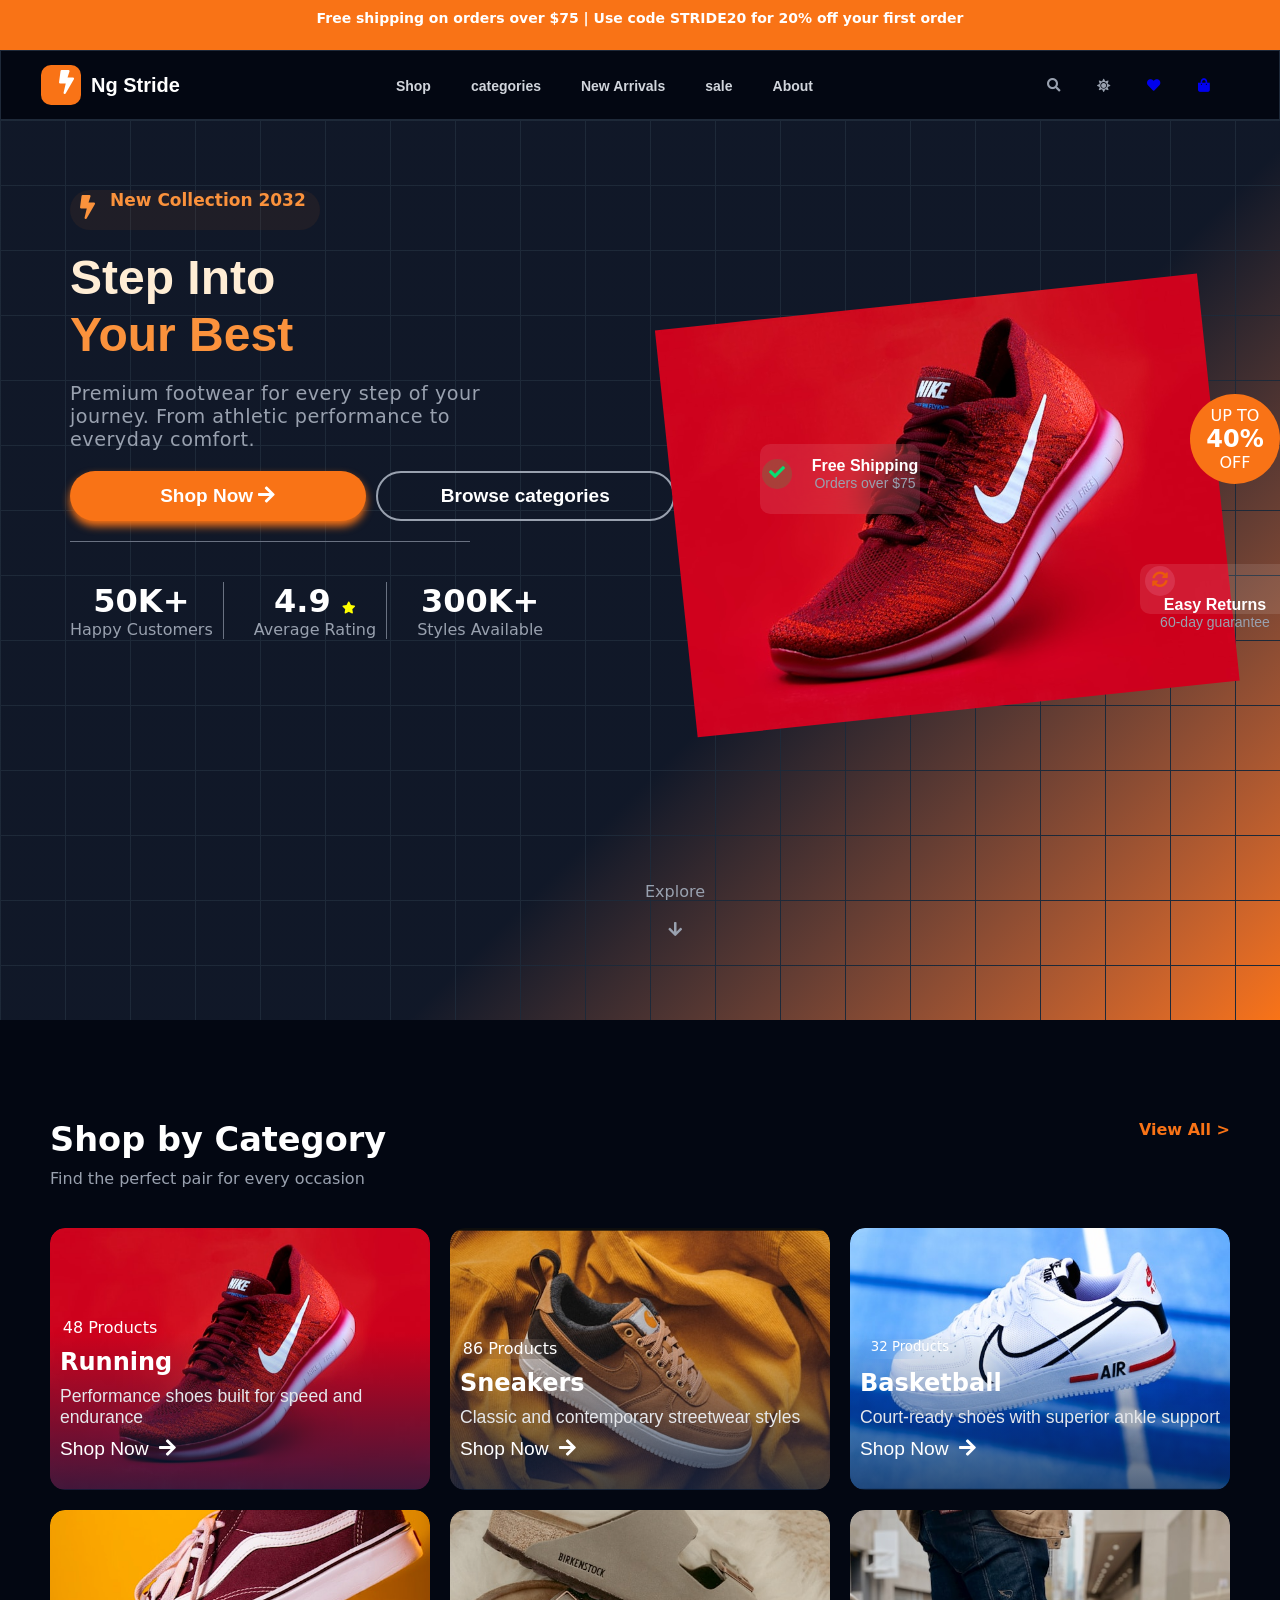
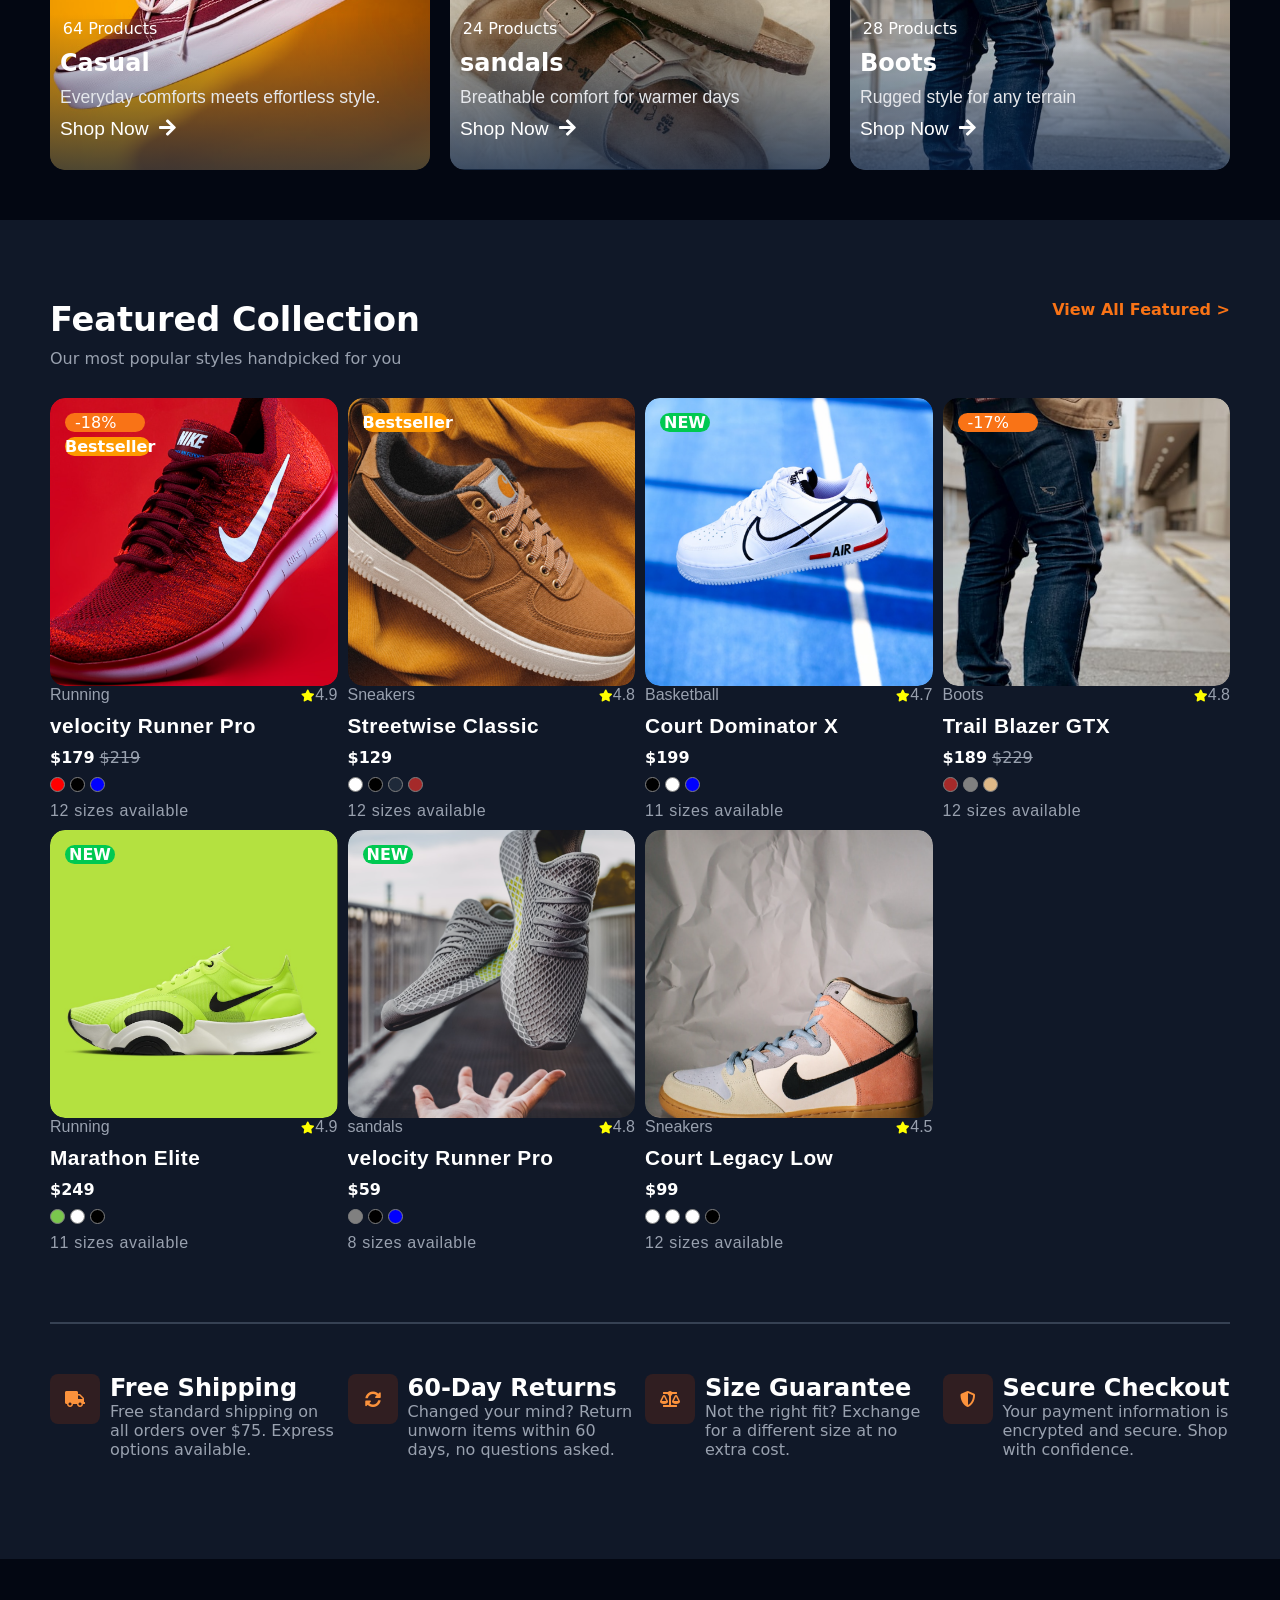
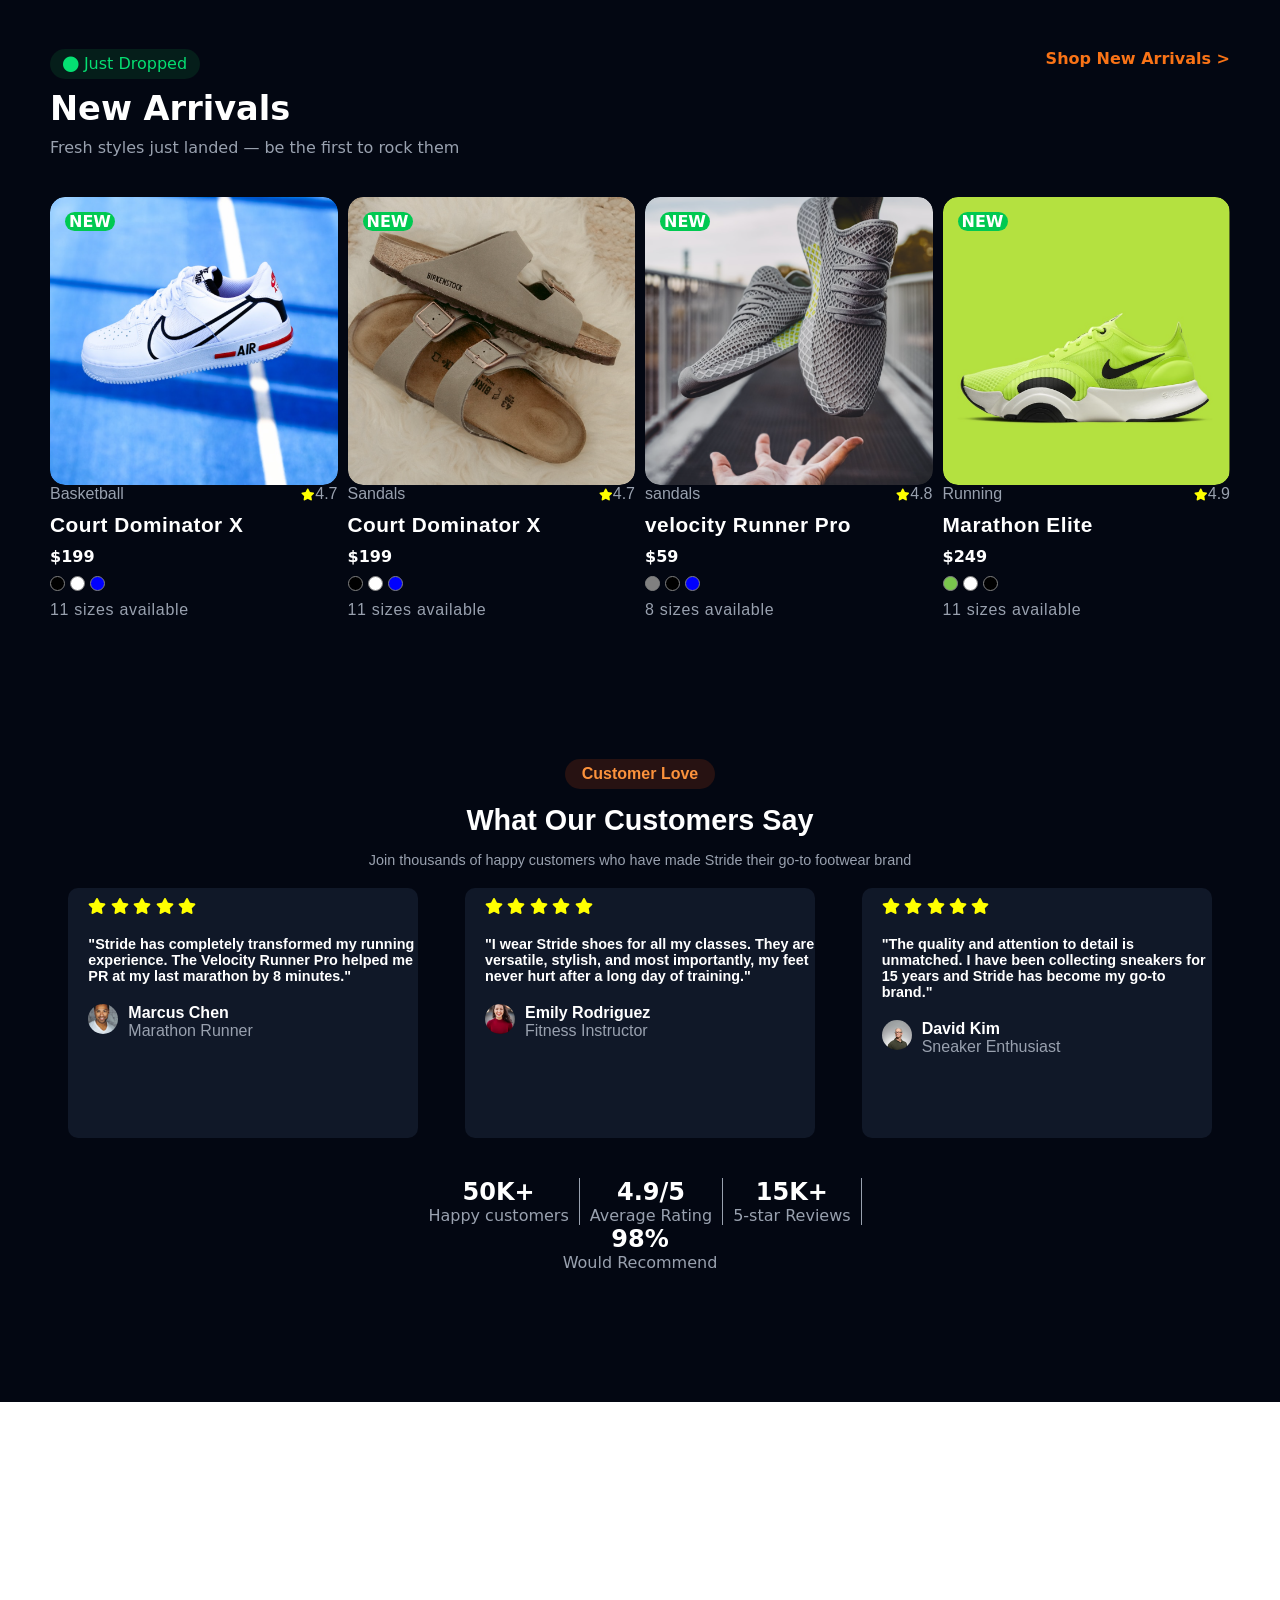
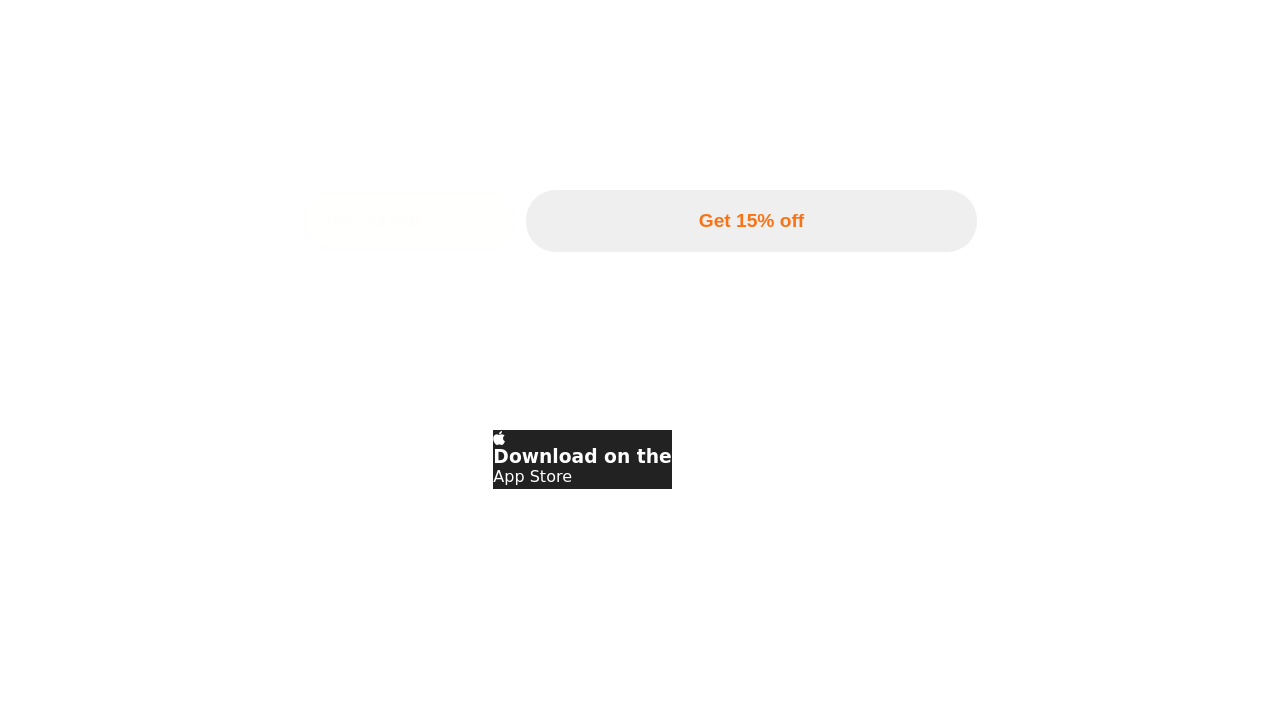
==== index.html @ 321a6fad "sixthinitilization" ====
<!DOCTYPE html>
<html lang="en">
<head>
    <meta charset="UTF-8">
    <meta name="viewport" content="width=device-width, initial-scale=1.0">
    <title>Ng Stride</title>
    <!-- <link rel="stylesheet" href="https://cdnjs.cloudflare.com/ajax/libs/font-awesome/7.0.1/css/all.min.css"> -->
    <link rel="stylesheet" href="./Assets/css/home.css">
    <link rel="stylesheet" href="./Assets/fontawesome-free-5.15.4-web/css/all.min.css">
</head>
<body>
   <!-- we are here  again-->
     <div class="head">
            <h1>Free shipping on orders over $75 | Use code STRIDE20 for 20% off your first order</h1>
         </div>
       
    <header class="header">
         <!-- Header begins -->
                <button class="allbtn" id="togglebtn"><i class="fas fa-bars"></i></button>
            <div class="logocon">
            <i class="fas fa-bolt head"></i>
            <a href="./index.html" class="logo "><strong>Ng Stride</strong></a>
         </div>
    <nav class="navcon" id="nav">
        <ul id="links">
            <li><a href="./pages/shop.html">Shop</a></li>
            <li><a href="./pages/categories.html">categories</a></li>
            <li><a href="./pages/Newarrivals.html">New Arrivals</a></li>
            <li><a href="./pages/sale.html">sale</a></li>
            <li><a href="./pages/about.html">About</a></li>
          <ul class="specials">
            <li><a href="./pages/wishlist.html">wishlist</a></li>
            <li><a href="./index.html">My account</a></li>
          </ul>
        </ul>
          </nav>
         <div class="icons">
            <button class="allbtn">
               <i class="fa fa-search"></i>
            </button>
             <button class="allbtn">
                <i class="fas fa-sun"></i>
             </button>
             <button class="allbtn btn"><a href="./pages/wishlist.html"><i class="fas fa-heart"></i></a></button>
             <button class="allbtn"><a href="./pages/wishlist.html"><i class="fa fa-shopping-bag"></i></a></button>
        </div>
          <!-- Header Ends -->
    </header>
    <main class="main">
      <!-- Hero section -->
       <section class="herocont">
         <div class="lefthero">
            <h4 class="herotitle">
               <i class="fas fa-bolt"></i>
               <p>New Collection 2032</p>
            </h4>
           <div class="step">
             <h1 class="white">Step Into</h1>
            <h1 class="orange">Your Best</h1>
           </div>
            <p class="para">Premium footwear for every step of your journey. From athletic performance to everyday comfort.</p>
            <div class="ctacont">
               <button class="herocta orangebtn">
                  <span>Shop Now</span>
                  <i class="fas fa-arrow-right"></i>
               </button>
               <button class="herocta whitebtn">Browse categories</button>
            </div>
             <div class="tablecont">
               <div class="numcont">
                 <div class="tcont border">
                  <h1 class="thead">50K+</h1>
                  <p class="happy">Happy Customers</p>
                 </div>
               <div class="tcont border">
                  <h1 class="thead ">4.9 <i class="fas fa-star"></i></h1>
                  <p class="happy ">Average Rating</p>
               </div>
               <div class="tcont ">
                  <h1 class="thead">300K+</h1>
                  <p class="happy">Styles Available</p>
               </div>
               </div>
            </div>
         </div> 
      <div class="righthero"> 
         <div class="heroimage">
             <img src="./Assets/images/newheroimage.PNG" alt="" width="100%" class="img">
         </div>     
            <div class="boxcont">
            <div class="box1">
            <p>UP TO</p>
            <h1>40%</h1>
            <p>OFF</p>
           </div>
           <div class="box2">
            <div class="iconcont">
              <i class="fas fa-check icon"></i>
            </div>
            <div class="freecont">
              <h3>Free Shipping </h3>
            <p>Orders over $75</p>
            </div>
         </div>
           <div class="box3">
            <div class="iconcont">
               <i class="fas fa-sync-alt icon2"></i>
            </div>
            <div class="freecont">
            <h3>Easy Returns </h3>
            <p>60-day guarantee</p>
            </div>
           </div>
           
         </div>
      </div>
         <div class="shopNavigate">
        <a href="#cat" class="shoplink">
         <p>Explore</p>
         <i class="fas fa-arrow-down"></i>
        </a>
          </div>
       </section>
       <!-- End of Hero section -->
        <!-- categories -->
        <!-- <div id="cat"></div> -->
         <section class="cat" id="cat">
                <div class="category">
               <div class="shopcont">
                  <h1 class="shopCt">
                   Shop by Category     
               </h1>
               <p class="perfect">Find the perfect pair for every occasion</p>
               </div>
                <div class="viewcont">
                 <a href="./pages/shop.html" class="View">View All ></a>
              </div>
              </div>
              <!-- Catergory Images -->
              <div class="categoryimages">
               <!-- Category card 1 -->
                 <div class="redshoe categorycards">
                  <img src="./Assets/images/new red shoe.PNG" alt="" width="" class="realimg" height="">
                   <div class="backgroundcover"></div>
                  <div class="letterscont">
                <div class="title">48 Products</div>
               <h1 class="run">Running</h1>
               <p class="imagesp">
                  Performance shoes built for speed and endurance 
               </p>
                 <div class="shopnow">
                  Shop Now <i class="fas fa-arrow-right"></i>
               </div>
                  </div>
                 </div>
                 <!-- End of catergory card1 -->
                  <!-- Catergory card 2 -->
                 <div class="brownshoe categorycards">
                  <img src="./Assets/images/yellow2.PNG" alt="" width="" class="realimg">
                  <div class="backgroundcover"></div>
                  <div class="letterscont">
                    <div class="title">86 Products</div>
               <h1 class="run">Sneakers</h1>
               <p class="imagesp">
                  Classic and contemporary streetwear styles  
               </p>
               <div class="shopnow">
                  Shop Now <i class="fas fa-arrow-right"></i>
               </div>
                  </div>
                 </div>
                 <!-- End of category card 2 -->
                  <!-- Category card 3 -->
                 <div class=" blueshoe categorycards">
                  <img src="./Assets/images/blueshoe.PNG" alt="" width="" class="realimg">
                   <div class="backgroundcover"></div>
                  <div class="letterscont">
                     <h5 class="title">32 Products</h5>
               <h1 class="run">Basketball</h1>
               <p class="imagesp">
                  Court-ready shoes with superior ankle support
               </p>
               <div class="shopnow">
                  Shop Now <i class="fas fa-arrow-right"></i>
               </div>
                  </div>
                 </div>
                 <!-- End of Category card 3 -->
                  <!-- Category card 4 -->
                 <div class=" yellowshoe categorycards">
                  <img src="./Assets/images/yellowbackground.PNG" alt="" width="" class="realimg">
                   <div class="backgroundcover"></div>
                  <div class="letterscont">
                       <div class="title">64 Products</div>
               <h1 class="run">Casual</h1>
               <p class="imagesp">
                  Everyday comforts meets effortless style.
               </p>
               <div class="shopnow">
                  Shop Now <i class="fas fa-arrow-right"></i>
               </div>
                  </div>
                 </div>
                 <!-- End of category card 4 -->
                  <!-- Category card 5 -->
                 <div class=" slippers categorycards">
                  <img src="./Assets/images/brownslippers.PNG" alt="" width="" class="realimg">
                   <div class="backgroundcover"></div>
                  <div class="letterscont">
                    <div class="title">24 Products</div>
               <h1 class="run">sandals</h1>
               <p class="imagesp">
                 Breathable comfort for warmer days
               </p>
               <div class="shopnow">
                  Shop Now <i class="fas fa-arrow-right"></i>
               </div>
                  </div>
                 </div>
                 <!-- End if category card 5 -->
                  <!-- Categoery Card 6 -->
                   <div class=" trouser categorycards">
                     <img src="./Assets/images/trouserspic.PNG" alt="" width="" class="realimg">
                      <div class="backgroundcover"></div>
                     <div class="letterscont">
                         <div class="title">28 Products</div>
               <h1 class="run">Boots</h1>
               <p class="imagesp">
                  Rugged style for any terrain 
               </p>
               <div class="shopnow">
                  Shop Now <i class="fas fa-arrow-right"></i>
               </div>
               </div>
                 </div>
              </div>
              <!-- End of Category 6 -->
              <!-- End of categories Images  -->
         </section>
         <!-- End of categories -->   
          <!-- Feautured  Collection-->
           <section class="collectioncont">
           <div class="category">
              <div class="shopcont">
                  <h1 class="shopCt">
                Featured Collection     
               </h1>
               <p class="perfect">Our most popular styles handpicked for you</p>
               </div>
                <div class="viewcont">
                 <a href="./pages/shop.html" class="View">View All Featured ></a>
               </div>
             </div>
             <!--  -->
             <div class="collectionimages">
               <!-- First Image -->
               <div class="collectionimage1">
                  <div class="opacitycont">
                      <img src="./Assets/images/newlongred shoe.PNG" alt="" class="imagechild1" width="100%">
                  <img src="./Assets/images/longgreenshoe.PNG" alt="" class="imagechild2" width="100%">
                  <div class="bestseller">
                       <p>-18%</p>
                     <h1>Bestseller</h1>
                  </div>
                     <div class="addtocart">
                        <p><i class="fas fa-shopping-bag"></i> Add to cart</p>
                        <i class="fas fa-heart"></i>
                     </div>
                  </div>
                     <div class="velocityRunner">
                        <div class="Running">
                           <p>Running</p>
                           <p><i class="fas fa-star"></i>4.9</p>
                        </div>
                        <h2>velocity Runner Pro</h2>
                        <div class="span">
                           <span>$179</span>
                          <strike>$219</strike>
                        </div>
                        <div class="circles">
                           <p class="redcircle"></p>
                           <p class="blackcircle"></p>
                           <p class="bluecircle"></p>
                        </div>
                        <p class="sizes">
                           12 sizes available
                        </p>
                     </div>
               </div>
               <!-- End of first image -->
                <!-- second image -->
               <div class="collectionimage1">
                  <div class="opacitycont">
                      <img src="./Assets/images/longbrownshoes.PNG" alt="" class="imagechild3" width="100%">
                  <div class="bestseller">
                     <h1>Bestseller</h1>
                  </div>
                     <div class="addtocart">
                        <p><i class="fas fa-shopping-bag"></i> Add to cart</p>
                        <i class="fas fa-heart"></i>
                     </div>
                  </div>
                     <div class="velocityRunner">
                        <div class="Running">
                           <p>Sneakers</p>
                           <p><i class="fas fa-star"></i>4.8</p>
                        </div>
                        <h2>Streetwise Classic</h2>
                        <div class="span">
                           <span>$129</span>
                        </div>
                        <div class="circles">
                           <p class="whitecircle"></p>
                           <p class="blackcircle"></p>
                           <p class="navybluecircle"></p>
                           <p class="browncircle"></p>
                        </div>
                        <p class="sizes">
                           12 sizes available
                        </p>
                     </div>
               </div>
               <!-- End of Second image -->
                <!-- Third image -->
               <div class="collectionimage1">
                  <div class="opacitycont">
                      <img src="./Assets/images/longwhiteshoe.PNG" alt="" class="imagechild3" width="100%">
                  <div class="new">
                     <h1>NEW</h1>
                  </div>
                     <div class="addtocart">
                        <p><i class="fas fa-shopping-bag"></i> Add to cart</p>
                        <i class="fas fa-heart"></i>
                     </div>
                  </div>
                     <div class="velocityRunner">
                        <div class="Running">
                           <p>Basketball</p>
                           <p><i class="fas fa-star"></i>4.7</p>
                        </div>
                        <h2>Court Dominator X</h2>
                        <div class="span">
                           <span>$199</span>
                        </div>
                        <div class="circles">
                           <p class="blackcircle"></p>
                           <p class="whitecircle"></p>
                           <p class="bluecircle"></p>
                        </div>
                        <p class="sizes">
                           11 sizes available
                        </p>
                     </div>
               </div>
               <!-- End of Third image -->
               <!-- Fourth Image -->
               <div class="collectionimage1">
                  <div class="opacitycont">
                      <img src="./Assets/images/trouserspic.PNG" alt="" class="imagechild3" width="100%">
                  <div class="bestseller">
                       <p>-17%</p>
                  </div>
                     <div class="addtocart">
                        <p><i class="fas fa-shopping-bag"></i> Add to cart</p>
                        <i class="fas fa-heart"></i>
                     </div>
                  </div>
                     <div class="velocityRunner">
                        <div class="Running">
                           <p>Boots</p>
                           <p><i class="fas fa-star"></i>4.8</p>
                        </div>
                        <h2>Trail Blazer GTX</h2>
                        <div class="span">
                           <span>$189</span>
                          <strike>$229</strike>
                        </div>
                        <div class="circles">
                           <p class="browncircle"></p>
                           <p class="graycircle"></p>
                           <p class="burlycircle"></p>
                        </div>
                        <p class="sizes">
                           12 sizes available
                        </p>
                     </div>
               </div>
               <!-- End of Fourth image -->
                <!-- Fifth image -->
               <div class="collectionimage1">
                  <div class="opacitycont">
                  <img src="./Assets/images/longgreenshoe.PNG" alt="" class="imagechild3" width="100%">
                  <div class="new">
                     <h1>NEW</h1>
                  </div>
                     <div class="addtocart">
                        <p><i class="fas fa-shopping-bag"></i> Add to cart</p>
                        <i class="fas fa-heart"></i>
                     </div>
                  </div>
                     <div class="velocityRunner">
                        <div class="Running">
                           <p>Running</p>
                           <p><i class="fas fa-star"></i>4.9</p>
                        </div>
                        <h2>Marathon Elite</h2>
                        <div class="span">
                           <span>$249</span>
                        </div>
                        <div class="circles">
                           <p class="lightgreencircle"></p>
                           <p class="whitecircle"></p>
                           <p class="blackcircle"></p>
                        </div>
                        <p class="sizes">
                           11 sizes available
                        </p>
                     </div>
               </div>
               <!-- End of fifth image -->
                <!-- Sixth image -->
               <div class="collectionimage1">
                  <div class="opacitycont">
                      <img src="./Assets/images/grayshoe.PNG" alt="" class="imagechild3" width="100%">
                  <div class="new">
                     <h1>NEW</h1>
                  </div>
                     <div class="addtocart">
                        <p><i class="fas fa-shopping-bag"></i> Add to cart</p>
                        <i class="fas fa-heart"></i>
                     </div>
                  </div>
                     <div class="velocityRunner">
                        <div class="Running">
                           <p>sandals</p>
                           <p><i class="fas fa-star"></i>4.8</p>
                        </div>
                        <h2>velocity Runner Pro</h2>
                        <div class="span">
                           <span>$59</span>
                        </div>
                        <div class="circles">
                           <p class="graycircle"></p>
                           <p class="blackcircle"></p>
                           <p class="bluecircle"></p>
                        </div>
                        <p class="sizes">
                           8 sizes available
                        </p>
                     </div>
               </div>
               <!-- End of Sixth image -->
                <!-- Seventh Image -->
               <div class="collectionimage1">
                  <div class="opacitycont">
                      <img src="./Assets/images/graybackground.PNG" alt="" class="imagechild3" width="100%">
                     <div class="addtocart">
                        <p><i class="fas fa-shopping-bag"></i> Add to cart</p>
                        <i class="fas fa-heart"></i>
                     </div>
                  </div>
                     <div class="velocityRunner">
                        <div class="Running">
                           <p>Sneakers</p>
                           <p><i class="fas fa-star"></i>4.5</p>
                        </div>
                        <h2>Court Legacy Low</h2>
                        <div class="span">
                           <span>$99</span>
                        </div>
                        <div class="circles">
                           <p class="whitecircle"></p>
                           <p class="whitecircle"></p>
                           <p class="whitecircle"></p>
                           <p class="blackcircle"></p>
                        </div>
                        <p class="sizes">
                           12 sizes available
                        </p>
                     </div>
               </div>
               <!-- End of seventh image -->
             </div>
             <!-- broder cont-->
              <div class="bordercont"></div>
              <!-- end of Border cont -->
             <!-- Free Shipping -->
              <div class="freeshippingcont">
               <div class="free">
                  <div class="freeicon">
                      <i class="fas fa-truck brownicon"></i>
                     </div>
                     <div class="standard">
                        <h1>Free Shipping</h1>
                     <p>Free standard shipping on all orders over $75. Express options available.</p>
                     </div>
               </div>
               <div class="free">
                  <div class="freeicon">
                      <i class="fas fa-sync-alt brownicon"></i>
                     </div>
                     <div class="standard">
                       <h1>60-Day Returns</h1>
                     <p>Changed your mind? Return unworn items within 60 days, no questions asked.</p>
                    </div>
              </div>
               <div class="free">
                  <div class="freeicon">
                      <i class="fas fa-balance-scale brownicon"></i>
                     </div>
                     <div class="standard">
                       <h1>Size Guarantee</h1>
                     <p>Not the right fit? Exchange for a different size at no extra cost.</p>
                    </div>
              </div>
               <div class="free">
                  <div class="freeicon">
                      <i class="fas fa-shield-alt brownicon"></i>
                     </div>
                     <div class="standard">
                        <h1>Secure Checkout</h1>
                     <p>Your payment information is encrypted and secure. Shop with confidence.</p>
                    </div>
              </div>
             </div>
              <!-- End of free Shipping -->
           </section>
           <!-- End of Featured Collection -->
            <!-- New Arrivals -->
             <section class="newArrivals">
              <div class="category newcont">
              <div class="shopcont">
               <div class="dropped">
                  <i class="fas fa-circle"></i>
                  <p>Just Dropped</p>
               </div>
                  <h1 class="shopCt">
               New Arrivals  
               </h1>
               <p class="perfect">Fresh styles just landed — be the first to rock them</p>
               </div>
                <div class="viewcont">
                 <a href="./pages/shop.html" class="View">Shop New Arrivals ></a>
               </div>
             </div>
             <!-- New Arrivals images -->
              <div class="collectionimages">
                 <!-- First image -->
               <div class="collectionimage1">
                  <div class="opacitycont">
                      <img src="./Assets/images/longwhiteshoe.PNG" alt="" class="imagechild3" width="100%">
                  <div class="new">
                     <h1>NEW</h1>
                  </div>
                     <div class="addtocart">
                        <p><i class="fas fa-shopping-bag"></i> Add to cart</p>
                        <i class="fas fa-heart"></i>
                     </div>
                  </div>
                     <div class="velocityRunner">
                        <div class="Running">
                           <p>Basketball</p>
                           <p><i class="fas fa-star"></i>4.7</p>
                        </div>
                        <h2>Court Dominator X</h2>
                        <div class="span">
                           <span>$199</span>
                        </div>
                        <div class="circles">
                           <p class="blackcircle"></p>
                           <p class="whitecircle"></p>
                           <p class="bluecircle"></p>
                        </div>
                        <p class="sizes">
                           11 sizes available
                        </p>
                     </div>
               </div>
               <!-- End of first image -->
                 <!-- First image -->
               <div class="collectionimage1">
                  <div class="opacitycont">
                      <img src="./Assets/images/longslippers.PNG" alt="" class="imagechild3" width="100%">
                  <div class="new">
                     <h1>NEW</h1>
                  </div>
                     <div class="addtocart">
                        <p><i class="fas fa-shopping-bag"></i> Add to cart</p>
                        <i class="fas fa-heart"></i>
                     </div>
                  </div>
                     <div class="velocityRunner">
                        <div class="Running">
                           <p>Sandals</p>
                           <p><i class="fas fa-star"></i>4.7</p>
                        </div>
                        <h2>Court Dominator X</h2>
                        <div class="span">
                           <span>$199</span>
                        </div>
                        <div class="circles">
                           <p class="blackcircle"></p>
                           <p class="whitecircle"></p>
                           <p class="bluecircle"></p>
                        </div>
                        <p class="sizes">
                           11 sizes available
                        </p>
                     </div>
               </div>
               <!-- End of first image -->
                <!-- second image -->
                    <div class="collectionimage1">
                  <div class="opacitycont">
                      <img src="./Assets/images/grayshoe.PNG" alt="" class="imagechild3" width="100%">
                  <div class="new">
                     <h1>NEW</h1>
                  </div>
                     <div class="addtocart">
                        <p><i class="fas fa-shopping-bag"></i> Add to cart</p>
                        <i class="fas fa-heart"></i>
                     </div>
                  </div>
                     <div class="velocityRunner">
                        <div class="Running">
                           <p>sandals</p>
                           <p><i class="fas fa-star"></i>4.8</p>
                        </div>
                        <h2>velocity Runner Pro</h2>
                        <div class="span">
                           <span>$59</span>
                        </div>
                        <div class="circles">
                           <p class="graycircle"></p>
                           <p class="blackcircle"></p>
                           <p class="bluecircle"></p>
                        </div>
                        <p class="sizes">
                           8 sizes available
                        </p>
                     </div>
               </div>
                 <!-- End of second image -->
                  <!-- Third image -->
                   <div class="collectionimage1">
                  <div class="opacitycont">
                  <img src="./Assets/images/longgreenshoe.PNG" alt="" class="imagechild3" width="100%">
                  <div class="new">
                     <h1>NEW</h1>
                  </div>
                     <div class="addtocart">
                        <p><i class="fas fa-shopping-bag"></i> Add to cart</p>
                        <i class="fas fa-heart"></i>
                     </div>
                  </div>
                     <div class="velocityRunner">
                        <div class="Running">
                           <p>Running</p>
                           <p><i class="fas fa-star"></i>4.9</p>
                        </div>
                        <h2>Marathon Elite</h2>
                        <div class="span">
                           <span>$249</span>
                        </div>
                        <div class="circles">
                           <p class="lightgreencircle"></p>
                           <p class="whitecircle"></p>
                           <p class="blackcircle"></p>
                        </div>
                        <p class="sizes">
                           11 sizes available
                        </p>
                     </div>
               </div>
                   <!-- End of Third image -->
              </div>
              <!-- End of new arrivals images  -->
               <!-- customer love -->
                <article class="customercont">
                  <div class="customerslove">
                     <h5>Customer Love</h5>
                     <h1>What Our Customers Say</h1>
                    <p>Join thousands of happy customers who have made Stride their go-to footwear brand</p>
                  </div>
                  <div class="commentcont">
                     <div class="comment">
                        <div class="stars">
                           <i class="fas fa-star"></i>
                           <i class="fas fa-star"></i>
                           <i class="fas fa-star"></i>
                           <i class="fas fa-star"></i>
                           <i class="fas fa-star"></i>
                        </div>
                        <h4>
                          "Stride has completely transformed my running experience. The Velocity Runner Pro helped me PR at my last marathon by 8 minutes."
                        </h4>
                        <div class="profilecont">
                           <img src="./Assets/images/profile1.PNG" alt="" class="profileimg" >
                           <div class="profileinfo">
                              <h1>Marcus Chen</h1>
                              <p>Marathon Runner</p>
                           </div>
                        </div>
                     </div>
                     <div class="comment">
                        <div class="stars">
                           <i class="fas fa-star"></i>
                           <i class="fas fa-star"></i>
                           <i class="fas fa-star"></i>
                           <i class="fas fa-star"></i>
                           <i class="fas fa-star"></i>
                        </div>
                        <h4>
                           "I wear Stride shoes for all my classes. They are versatile, stylish, and most importantly, my feet never hurt after a long day of training."
                        </h4>
                        <div class="profilecont">
                           <img src="./Assets/images/profile2.PNG" alt="" class="profileimg" width="10%">
                           <div class="profileinfo">
                              <h1>Emily Rodriguez</h1>
                              <p>Fitness Instructor</p>
                           </div>
                        </div>
                     </div>
                     <div class="comment">
                        <div class="stars">
                           <i class="fas fa-star"></i>
                           <i class="fas fa-star"></i>
                           <i class="fas fa-star"></i>
                           <i class="fas fa-star"></i>
                           <i class="fas fa-star"></i>
                        </div>
                        <h4>
                           "The quality and attention to detail is unmatched. I have been collecting sneakers for 15 years and Stride has become my go-to brand."
                        </h4>
                        <div class="profilecont">
                           <img src="./Assets/images/profile3.PNG" alt="" class="profileimg" width="10%">
                           <div class="profileinfo">
                              <h1>David Kim</h1>
                              <p>Sneaker Enthusiast</p>
                           </div>
                        </div>
                     </div>
                  </div>
                </article>
                <!-- End of customers love -->
                 <!-- happy Customers -->
                  <div class="happycont">
                     <div class="customerscont">
                          <div class="happycustomers">
                        <h1>50K+</h1>
                        <p>Happy customers</p>
                     </div>
                     <div class="happycustomers">
                        <h1>4.9/5</h1>
                        <p>Average Rating</p>
                     </div>
                     <div class="happycustomers">
                        <h1>15K+</h1>
                        <p>5-star Reviews</p>
                     </div>
                     </div>
                     <div class="">
                        <h1>98%</h1>
                        <p>Would Recommend</p>
                     </div>
                  </div>
                  <!-- end of happy customers -->
             </section>
             <!-- end of new arrivals -->
              <!-- Ready to step up your game -->
              <section class="stepupcont">
               <div class="readytostepup">
               <h1>Ready to step up your game ?</h1>
               <p class="stridepara">Join the Stride community and get 15% off your first order. Plus, early access to new releases and exclusive member-only deals.</p>
               <form class="buttons">
                  <div class="inputcont">
                       <input type="text" name="" id="" placeholder="Enter your email" class="input herocta">
                  </div>
                  <button class="getcont herocta">Get 15% off</button>
               </form>
                 <p>No spam, ever. Unsubscribe anytime.</p>
                <div class="appscont">
                     <p>Download Our App</p>
                     <div class="appstorage">
                       <div class="applestore">
                        <i class="fab fa-apple"></i>
                        <h3>Download on the</h3>
                        <p>App Store</p>
                     </div>
                     <div class="playstore">
                        <i class="fab fa-google-play"></i>
                        <h3>Get it on</h3>
                        <p>Google Play</p>
                     </div>
                  </div>
               </div>
               </div>
            </section>
            <!-- Ready to step up your game -->
    </main>
    <script src="./Assets/js/header.js"></script>
</body>
</html>
---- Assets/css/home.css ----
@import "./style.css";
@import "./header.css";
@import "./footer.css";
*{
    padding: 0px;
    margin: 0px;
    box-sizing: border-box;
}
main{
    
}
.herocont{
    min-height: 100vh;
    width: 100%;
    display: flex;
    /* background:var( --color-gray-900) ; */
    background-image: 
    linear-gradient(var(--color-gray-800) 1px, transparent 1px),
    linear-gradient(90deg, var(--color-gray-800)  1px, transparent 1px),
    linear-gradient(135deg, var(--color-gray-900) 60%, var(--color-primary-500));
    background-size: 65px 65px,
                 65px 65px, 
                 cover 
    ;
    background-position: 0 0,
    0 0,
    center;
    color: white;
    position:relative;
    left: 0px;
    right: 0px;
    padding-top: 70px;
    padding-left:70px;
    display: grid;
    flex-direction: column;
    grid-template-columns: 1fr 1fr ;
    overflow: hidden;
}
.lefthero{
    display: flex;
    flex-direction: column;
    gap: 20px;
}
.herotitle{
display: flex;
  width: 250px;
  color: var(--color-primary-400);
  background-color: var(--color-primary-550);
  font-size: 17px;
  border-radius: 20px;
}
.fa-bolt{
    padding-left: 10px;
    padding-top: 5px;
}
.step{
    display: flex;
    flex-direction: column;
   font-size: 2rem;
  font-family: 'Franklin Gothic Medium', 'Arial Narrow', Arial, sans-serif;
  gap: 2px;
}
.white {
  color: var( --color-primary-100);
 
}
.orange{
   color:var(--color-primary-400) ;
}
.para{
   color: var(--color-gray-400);
   font-size: 1.2rem;
   font-family:system-ui, -apple-system, BlinkMacSystemFont, 'Segoe UI', Roboto, Oxygen, Ubuntu, Cantarell, 'Open Sans', 'Helvetica Neue', sans-serif;
   font-weight: 500;
   letter-spacing: 0.5px;
   width: 440px;
}
.ctacont{
   display: flex;
   gap: 10px;
   width: 100%;
   flex-wrap: wrap;
}
.orangebtn{
   width: 150px;
   height: 50px;
   font-size: 19px;
   font-weight: bold;
   font-family: 'Gill Sans', 'Gill Sans MT', Calibri, 'Trebuchet MS', sans-serif;
   border: none;
   background-color: var(--color-primary-500);
   color: var(--color-white);
   border-radius: 40px;
   box-shadow: 0px 5px 8px var(--color-primary-500);
    transition: all 300ms ease-in-out;
}
.orangebtn:hover{
    box-shadow: 0px 2px 30px var( --color-primary-500);
}
.whitebtn:hover{
    background-color: var(--color-primary-50T
    );
    transition: all 300ms ease-in-out;
}
.whitebtn{
   width: 200px;
   height: 50px;
   font-size: 19px;
   font-weight: bold;
   color: var(--color-white);
   font-family: 'Gill Sans', 'Gill Sans MT', Calibri, 'Trebuchet MS', sans-serif;
   border: 2px solid var(--color-gray-400);
   background-color: transparent;
   border-radius:40px;
    transition: all 300ms ease-in-out;
}
.herocta{
 display: block;
  flex: 1;
}
 .tablecont{
     width: 400px;
    border-top:0.1px solid var(--color-gray-500) ; 
} 
.numcont{
    width: 100%;
    display: flex;
    gap: 30px;
}
.tcont{
 display: flex;
 flex-direction: column;
 align-items: center;
 justify-content: center;
 width: fit-content !important;
 max-width: fit-content !important;
 min-width: fit-content !important; 
margin-top: 40px;
}
.thead{
  font-size: 2rem;
  color: var(--color-white);
   font-family: system-ui, -apple-system, BlinkMacSystemFont, 'Segoe UI', Roboto, Oxygen, Ubuntu, Cantarell, 'Open Sans', 'Helvetica Neue', sans-serif;
}
.thead .fa-star{
    font-size: 12px;
    color: yellow;
}
.happy{
     font-size: 1rem;
     font-family: system-ui, -apple-system, BlinkMacSystemFont, 'Segoe UI', Roboto, Oxygen, Ubuntu, Cantarell, 'Open Sans', 'Helvetica Neue', sans-serif;
     color: var(--color-gray-400);
}
.border{
  border-right: 0.1px solid var(--color-gray-500) ;
  padding-right: 10px;
}
.righthero{
    position: relative;
    width: 100%;
    margin: auto;
    /* max-width: 600px; */
    /* overflow: hidden; */
}

.heroimage{
    position: relative;
    width: 90%;
    margin-top: 30px;
    transform: rotate(-6deg);
    animation-name: shoe;
    animation-duration: 4s;
    animation-timing-function: linear;
    animation-delay: 0s;
    animation-iteration-count: infinite;
    
}
@keyframes shoe{
    0%{
        transform: translateY(0px)rotate(-3deg);
     }
    5%{
         transform: translateY(-4px)rotate(-4deg);  
    }
    10%{
        transform: translateY(-20px)rotate(-4deg);
    
    }
    15%{
        transform: translateY(-12px)rotate(-4deg);

    }
    30%{
        transform: translateY(0px)rotate(-4deg);
         
    }
}
.shopNavigate{
    display: flex;
    align-items: center;
    justify-content: center;
    margin-top: 10px;
    color: var(--color-gray-400);
    width: 100%;
    /* background-color: red; */
    grid-column: span 2;
}
.shopNavigate a{
    display: flex;
    flex-direction: column;
    align-items: center;
    justify-content: center;
    gap: 10px;
    color: var(--color-gray-400);
    font-family: system-ui, -apple-system, BlinkMacSystemFont, 'Segoe UI', Roboto, Oxygen, Ubuntu, Cantarell, 'Open Sans', 'Helvetica Neue', sans-serif;
    font-size: 1rem;
     transition: all 300ms ease-in-out;
}
.shopNavigate a:hover{
    color: var(--color-white);
}
.shopNavigate h1{
    display: flex;
    align-items: center;
    justify-content: center;
}
.fa-arrow-down{
    display: flex;
    align-items: center;
    justify-content: center;
    text-align: center;
    /* padding-left: 20px; */
    padding-top: 10px;
    animation: bounce 2s infinite ease-in-out;
    padding-bottom: 5px;
}
@keyframes bounce {
    0% {
        transform: translateY(0);
    }
    50% {
        transform: translateY(-2px);
    }
    100% {
        transform: translateY(5px);
    }
}

.box1{
    height:90px;
    width: 90px;
   background-color: var(--color-primary-500);
     border-radius: 50%;
  display: flex;
  flex-direction: column;
  align-items: center;
  justify-content: center;
  text-align: center;
  position: absolute;
  bottom: 230px;
  right: 0px;
  font-size: 1rem;
}
.box2{
    width: 160px;
    height: 70px;
    display: flex;
    gap: 20px;
    justify-content: center;
    align-items: center;
    background-color: var(--transparentbox-color
    ); 
    /* background: transparent; */
    backdrop-filter: blur(20px);
    position: absolute;
    bottom: 200px;
    right:360px;
    border-radius: 10px;
}
.iconcont{
display: flex;
flex-direction: column;
}
.icon{
display: flex;
align-items: center;
justify-content: center;
height: 30px;
width: 30px;
color: var( --color-transparent-green);
background: var( --bgcolor--transparent-green);
border-radius: 50%;
text-align: center;
margin-bottom: 10px;
padding-top: 5px;
}

.freecont{
    display: flex;
    flex-direction: column;
    text-align: center;
    margin-bottom: 10px;
}
.freecont h3{
 display: flex;
 flex-direction: column;
 
 gap: 10px;
 font-size: 1rem;
 color: var(--color-white);
 font-family: 'Segoe UI', Tahoma, Geneva, Verdana, sans-serif;
}
.freecont p{
 /* padding-left: 40px; */
 font-size: 14px;
 font-family: 'Segoe UI', Tahoma, Geneva, Verdana, sans-serif;
 color: var(--color-gray-400);
}
.box3{
    width: 150px;
    height: 50px;
  background-color: var(--transparentbox-color
    ); 
    display: flex;
    flex-direction: column;
    position: absolute;
    bottom: 100px;
    right:-10px;
    border-radius: 10px;
}
.icon2{
display: flex;
flex-direction: column;
align-items: center;
justify-content: center;
color: var( --color-primary-600);
background: var(--bgcolor-transparent-color);
height: 30px;
width: 30px;
border-radius: 50%;
text-align: center;
padding-top: 5px;
margin-top: 2px;
margin-left: 5px;
}
.cat{
    display: flex;
    flex-direction: column;
    background-color: var(--color-gray-950);
    padding: 50px 50px;
     padding-top: 100px;
     gap: 40px;
     padding-bottom: 50px;
}
.backgroundcover{
    position: absolute;
    top: 0px;
    bottom: 0px;
    left: 0px;
    right: 0px;
    background: linear-gradient(to bottom, transparent 40%, rgba(6,32,70,0.7));
     transition: all 0.5s linear;
}
.categoryimages{
    display: grid;
    grid-template-columns: repeat(3, 1fr);
    width: 100%;
    /* margin: auto; */
    gap: 20px;
    
}
.categoryimages img{
    width: 100%;
    height: 100%;
    border-radius: 15px;
    object-fit: cover;
    /* position: relative; */
}

.categorycards{
    position: relative;
    overflow: hidden;
    border-radius: 15px;
    cursor: pointer;
}
.realimg{
   transition: all 0.5s linear;
}
.categorycards:hover .realimg{
    transform: scale(1.05);
}

.category{
  display: flex;
  justify-content: space-between;
}
.shopcont{
    display: flex;
    flex-direction: column;
    gap: 10px;
    font-family: system-ui, -apple-system, BlinkMacSystemFont, 'Segoe UI', Roboto, Oxygen, Ubuntu, Cantarell, 'Open Sans', 'Helvetica Neue', sans-serif;

}
.shopCt{
    color: var(--color-white);
    font-size: 2.1rem;
}
.perfect{
       font-size: 1rem;
       color: var(--color-gray-400);
}
.viewcont{
   display: flex;
  font-family: system-ui, -apple-system, BlinkMacSystemFont, 'Segoe UI', Roboto, Oxygen, Ubuntu, Cantarell, 'Open Sans', 'Helvetica Neue', sans-serif;
}
.View{
    font-weight: 600;
    font-size: 1rem;
   color: var(--color-primary-500);
   transition: all 0.5s linear;
}
.View:hover{
    color: var(--color-primary-700);
}
.letterscont{
    position: absolute;
    bottom: 30px;
    left: 10px;
    display: flex;
    flex-direction: column;
    gap: 10px;
}
.title{
    height: 20px;
    width: 100px;
    background: transparent;
    backdrop-filter: blur(14px);
    border-radius: 10px;
     color: var(--color-white);
     font-weight: 400;
     text-align: center;
}
.run{
   font-weight: 700;
   font-family: system-ui, -apple-system, BlinkMacSystemFont, 'Segoe UI', Roboto, Oxygen, Ubuntu, Cantarell, 'Open Sans', 'Helvetica Neue', sans-serif;
   color: var(--color-white);
}
.imagesp{
    font-size: 1.1rem;
   color: var(--color-gray-200);
   font-family: 'Gill Sans', 'Gill Sans MT', Calibri, 'Trebuchet MS', sans-serif;
   font-weight: 400;
}
.shopnow{
    display: flex;
    color: var(--color-white);
    font-family: 'Gill Sans', 'Gill Sans MT', Calibri, 'Trebuchet MS', sans-serif;
    font-size: 1.2rem;
    gap: 10px;
    transition: all 0.5s linear;
}
.categorycards:hover .fa-arrow-right{
    transform: translateX(5px);
}
.collectioncont{
    display: flex;
    flex-direction: column;
    background-color: var(--color-gray-900);
     padding: 50px 50px;
    padding-top: 80px;
    gap: 30px;
    padding-bottom: 100px;
}
.collectionimages{
    display: grid;
    grid-template-columns: repeat(4, 1fr);
    flex-wrap: wrap;
    width: 100%;
    /* margin: auto; */
    gap: 10px;
    transition: all 1s linear;
    object-fit: cover;
    /* border-bottom: 1px solid var(--color-gray-400); */
     padding-bottom: 30px;
}
.collectionimage1{
     display: grid;
       width: 100%;
       /* height: 574.36px; */
     position: relative;
     overflow: hidden;
      transition: all 1s linear;
      cursor: pointer;
       transition: all 0.5s linear;
}
.opacitycont{
    width: 100%;
   height: 288px;
    position: relative;
    overflow: hidden;
    border-radius: 15px;
     transition: all 0.5s linear;
}
.opacitycont img{
     width: 100%;
    height: 100%;
    border-radius: 15px;
    object-fit: cover;
}
.imagechild1{
    width: 100%;
    height: 100%;
    border-radius: 15px;
    transition: all 0.5s linear;
    object-fit: cover;
}
 .collectionimage1 .opacitycont .imagechild1:hover{
    opacity: 0;
    inset: 0;
    transform: scale(1.05);
}
.imagechild2{
    width: 100%;
    height: 100%;
     opacity: 0;
     position: absolute;
     inset: 0px;
     border-radius: 15px;
      transition: all 0.5s linear;
}

.collectionimage1:hover .imagechild2  {
 opacity: 1;
    inset: 1;
    transform: scale(1.05);
}
.imagechild3{
    width: 100%;
    height: 100%;
    border-radius: 15px;
    transition: all 0.5s linear;
}
.collectionimage1:hover .imagechild3{
    transform: scale(1.05);
}
.bestseller{
    display: flex;
    flex-direction: column;
    gap: 5px;
    position: absolute;
    top: 15px;
    left: 15px;
    color: var(--color-white);
    font-family: system-ui, -apple-system, BlinkMacSystemFont, 'Segoe UI', Roboto, Oxygen, Ubuntu, Cantarell, 'Open Sans', 'Helvetica Neue', sans-serif;
}
.bestseller p{
    width: 80px;
    background-color: var(--color-primary-500);
    border-radius: 10px;
    font-weight: 500;
    padding-left: 10px;
}
.bestseller h1{
   font-size: 1rem;
   width: 85px;
   background-color: var(--color-amber-500);
   border-radius: 10px;
   text-align: center;
}
.new{
    display: flex;
    flex-direction: column;
    gap: 5px;
    position: absolute;
    top: 15px;
    left: 15px;
    color: var(--color-white);
    font-family: system-ui, -apple-system, BlinkMacSystemFont, 'Segoe UI', Roboto, Oxygen, Ubuntu, Cantarell, 'Open Sans', 'Helvetica Neue', sans-serif;
}
.new h1{
    font-size: 1rem;
   width: 50px;
   background-color: var( --color-green-500);
   border-radius: 10px;
   text-align: center;
}
.addtocart{
    width: 100%;
    display: flex;
    gap: 5px;
    justify-content: space-between;
    align-items: center;
    position: absolute;
    bottom: 10px;
    font-family: system-ui, -apple-system, BlinkMacSystemFont, 'Segoe UI', Roboto, Oxygen, Ubuntu, Cantarell, 'Open Sans', 'Helvetica Neue', sans-serif;
    opacity: 0;
    transition: all 0.5s linear;
    cursor: pointer;
}
 .collectionimage1:hover .addtocart{
    opacity: 1;
 }
.addtocart p{
      display: flex;
      align-items: center;
      justify-content: center;
      margin-left: 10px;
      gap: 10px;
     width: 100%;
      font-size: 1rem;
      /* min-width: 350px; */
      height: 40px;
     background-color: var(--color-white);
     border-radius: 10px;
     font-weight: 700;
}
.addtocart .fa-heart{
    display: flex;
    align-items: center;
    justify-content: center;
    background-color: var(--color-white);
    height: 40px;
    width: 50px;
    border-radius: 10px;
    font-size: 1.3rem;
}
.addtocart .fa-heart:hover{
    color: red;
}
.velocityRunner{
    display: flex;
    flex-direction: column;
    gap: 10px;
}
.velocityRunner h2{
    color: var(--color-white);
    font-family: 'Gill Sans', 'Gill Sans MT', Calibri, 'Trebuchet MS', sans-serif;
    font-size: 1.3rem;
    letter-spacing: 0.5px;
    cursor: pointer;
    transition: all 0.2s linear;
}
.velocityRunner h2:hover{
    color: var(--color-primary-600);
}
.Running{
    display: flex;
    justify-content: space-between;
    font-family: 'Gill Sans', 'Gill Sans MT', Calibri, 'Trebuchet MS', sans-serif;
    font-weight: 400;
}
.Running p{
   color: var(--color-gray-400);
   font-size: 1rem;
}
.Running .fa-star{
     font-size: 12px;
    color: yellow;
}
.span{
    display: flex;
    gap: 5px;
    color: var(--color-gray-400);
}
.span span{
    color: var(--color-white);
    font-weight: 800;
}
.circles{
    display: flex;
    gap: 5px;
}
.redcircle{
    width: 15px;
    height: 15px;
    background-color: red;
    border-radius: 50%;
    border: 1px solid gray;
}
.blackcircle{
    width: 15px;
    height: 15px;
    background-color: black;
    border-radius: 50%;
    border: 1px solid gray;
}
.bluecircle{
    width: 15px;
    height: 15px;
    background-color: blue;
    border-radius: 50%;
    border: 1px solid gray;
}
.whitecircle{
    width: 15px;
    height: 15px;
    background-color: white;
    border-radius: 50%;
    border: 1px solid gray;
}
.navybluecircle{
    width: 15px;
    height: 15px;
    background-color: var(--color-gray-800);
    border-radius: 50%;
    border: 1px solid gray;
}
.browncircle{
    width: 15px;
    height: 15px;
    border-radius: 50%;
    background-color: brown;
    border: 1px solid gray;
}
.graycircle{
     width: 15px;
    height: 15px;
    border-radius: 50%;
    background-color: gray;
    border: 1px solid gray;
}
.burlycircle{
    width: 15px;
    height: 15px;
    border-radius: 50%;
    background-color: burlywood;
    border: 1px solid gray;
}
.lightgreencircle{
    width: 15px;
    height: 15px;
   border-radius: 50%;
   background-color: var(--color-purchase);
    border: 1px solid gray;
}
.sizes{
  color: var(--color-gray-400);
  font-family: 'Gill Sans', 'Gill Sans MT', Calibri, 'Trebuchet MS', sans-serif;
  letter-spacing: 0.7px;
}
.bordercont{
    margin: 0px;
    margin-top: 10px;
    padding: 0px;
    width: 100%;
    border: 0.5px solid var(--color-gray-700);
}
.freeshippingcont{
    display: grid;
    grid-template-columns: repeat(4 ,1fr);
    gap: 10px;
    margin-top: 20px ;
}
.free{
    display: flex;
    gap: 10px;
    object-fit: cover;
}
.freeicon{
    display: flex;
    align-items: center;
    justify-content: center;
    min-width: 50px;
    height: 50px;
    max-width: 100px;
    background-color: var(--brownicon);
    color: var(--color-primary-400);
    border-radius: 8px;
}
.standard{
    display: flex;
    flex-direction: column;
    font-family: system-ui, -apple-system, BlinkMacSystemFont, 'Segoe UI', Roboto, Oxygen, Ubuntu, Cantarell, 'Open Sans', 'Helvetica Neue', sans-serif;
}
.standard h1{
    font-size: 1.5rem;
    color: var(--color-white);
}
.standard p{
    color: var(--color-gray-400);
}
.newArrivals{
    display: flex;
    flex-direction: column;
    gap: 40px;
    background-color: var(--color-gray-950);
    padding: 50px 50px;
    padding-top: 90px;
}
.dropped{
   display:flex;
   justify-content: center;
   align-items: center;
   gap: 5px;
   color: var(--color-transparent-green);
  width: 150px;
  height: 30px;
  background-color: var( --greencolor);
  border-radius: 20px;
}
.customercont{
    display: flex;
    gap: 20px;
    flex-direction: column;
    margin-top: 70px;
}
.customerslove{
     display: flex;
     flex-direction: column;
     gap: 15px;
     align-items: center;
    justify-content: center;
    font-family: Verdana, Geneva, Tahoma, sans-serif;
}
.customerslove h5{
    display: flex;
    align-items: center;
    justify-content: center;
    width: 150px;
    height: 30px;
    background-color: var(--brownicon);
    color: var(--color-primary-400);
    font-size: 1rem;
    border-radius: 20px;
}
.customerslove h1{
    display: flex;
    font-size: 1.8rem;
    color: var(--color-white);
}
.customerslove p{
    display: flex;
    text-align: center;
    color: var(--color-gray-400);
    font-size: 0.9rem;
}
.commentcont{
    display: grid;
    grid-template-columns: repeat(3, 1fr);
    place-items: center;
    gap: 10px;
     font-family: Verdana, Geneva, Tahoma, sans-serif;
}
.comment{
    display: flex;
    max-width:350px;
    height: 250px;
    flex-direction: column;
    gap: 20px;
    background-color: var(--color-gray-900);
    padding-left: 20px;
    object-fit: cover;
    border-radius: 10px;
}
.stars{
   color: yellow;
   margin-top: 10px;
}
.comment h4{
    color: var(--color-white);
    font-size: 0.9rem;
}
.profilecont{
    display: flex;
    gap: 10px;
    margin-bottom: 10px;
}
.profileimg{
    width: 30px;
    height: 30px;
    border-radius: 100%;
}
.profileinfo{
   display: flex;
   flex-direction: column;
}
.profileinfo h1{
    color: var(--color-white);
    font-size: 1rem;
}
.profileinfo p{
    color: var(--color-gray-400);
}
.happycont{
display: flex;
flex-direction: column;
justify-content: center;
align-items: center;
text-align: center;
padding-bottom: 80px;
}
.happycont h1{
    color: var(--color-white);
}
.happycont p{
    color: var(--color-gray-400);
    font-size: 1rem;
}
.customerscont{
    display: flex;
}
.happycustomers{
    border-right: 1px solid var(--color-gray-400);
    padding-right:10px;
    padding-left: 10px;
}
.stepupcont{
     min-height: 100vh;
    width: 100%;
    display: flex;
    align-items: center;
    justify-content: center;
    background-image: 
    linear-gradient(rgba(255,255,255,0.05) 1px, transparent 1px),
    linear-gradient(90deg, rgba(255,255,255,0.05)  1px, transparent 1px),
    linear-gradient(135deg, var(--color-primary-600) );
    background-size: 50px 50px,
                 50px 50px, 
                 cover 
    ;
    background-position: 0 0,
    0 0,
    center;
    position:relative;
    left: 0px;
    right: 0px;
    gap: 30px;
}
.readytostepup{
    display: flex;
    flex-direction: column;
    align-items: center;
    color: var(--color-white);
    justify-content: center;
    gap: 20px;
    font-family: system-ui, -apple-system, BlinkMacSystemFont, 'Segoe UI', Roboto, Oxygen, Ubuntu, Cantarell, 'Open Sans', 'Helvetica Neue', sans-serif;
}
.readytostepup h1{
    font-size: 2.5rem;
    text-align: center;
}
.stridepara{
    text-align: center;
    font-size: 1.2rem;
    font-weight: 500;
    max-width: 570px;
}
.buttons{
   display: flex;
   gap: 10px;
   width: 100%;
   flex-wrap: wrap;
   margin-top: 20px;
}
.inputcont{
    display: flex;
    justify-content: center;
    align-items: center;
    border-radius: 30px;
}
.inputcont:focus-within{
 border: 2px solid var(--color-primary-500);
}
.input{
    display: flex;
    flex-direction: column;
    background: var(--color-primary-50T);
    color:  var(--color-white);
    border-radius: 30px;
     border: 1px solid var(--color-primary-600);
     border: none;
     padding-left: 20px;
     border: 2px solid rgba(255, 250, 250, 0.363);
     font-weight: 500;
    padding: 20px;
}
.input::placeholder{
    color:  rgba(255, 250, 250, 0.363);
}
.input:focus{
      border: 2px solid var(--color-white);
      outline: none;
}
.getcont{
    display: flex;
    align-items: center;
    justify-content: center;
    /* width: 150px; */
    border-radius: 30px;
    border: none;
    color: var(--color-primary-500);
    font-weight: 600;
    font-size: 1.2rem;
     padding: 20px;
}
.appscont{
    align-items: center;
    display: flex;
    flex-direction: column;
    justify-content: center;
    margin-top: 100px;
}
.appstorage{
    display: flex;
    gap: 20px;
}
.applestore{
    display: flex;
  flex-direction: column;
  background-color:var( --color-bg-darker);
 grid-template-columns: 1fr;
}
@media screen and (max-width:1023px){
    .herocont{
        padding-top: 90px;
        display: grid;
        grid-template-columns: 1fr;
        padding-left: 20px;
        padding-right: 20px;
        gap: 20px;
    }
    .ctacont{
        flex-direction: column;
        align-items: center;
    }
    .orangebtn,.whitebtn{
        display: block;
        width: 90%;
        padding: 15px;
    }

    .lefthero{
        display: flex;
        align-items: center;
        justify-content: center;
    }
.step{
   display: flex;
    flex-direction: column;
   font-size: 1.5rem;
   font-family: 'Franklin Gothic Medium', 'Arial Narrow', Arial, sans-serif;
   gap: 2px;
   }
.para{
   font-size: 1.1rem;
   text-align: center;
   /* width: 500px; */
}  
.shopNavigate{
    display: flex;
    align-items: center;
    justify-content: center;
    margin-top: 10px;
    color: var(--color-gray-400);
    grid-column: span 1;
    /* width: 100%; */
}
.categoryimages{
    display: grid;
    grid-template-columns: repeat(2, 1fr);
    /* margin: auto; */
      width: 100%;
}
.redshoe{
grid-column: 1/3;
width: 100%;
}
.collectionimages{
    display: grid;
    grid-template-columns: repeat(2, 1fr);
    width: 100%;
  
}
.opacitycont{
    width: 100%;
    height: 422px;
}
.cat{
      display: flex;
    flex-direction: column;
    background-color: var(--color-gray-950);
    padding: 20px 20px;
     padding-top: 100px;
     gap: 40px;
     padding-bottom: 50px;
}
.collectioncont{
    display: flex;
    flex-direction: column;
     padding: 20px 20px;
    padding-top: 80px;
     padding-bottom: 100px;
}
.freeshippingcont{
    display: grid;
    grid-template-columns: repeat(2,1fr);
}
.newArrivals{
     display: flex;
    flex-direction: column;
    background-color: var(--color-gray-950);
     padding: 20px 20px;
    padding-top: 90px;
}
.commentcont{
        display: grid;
        grid-template-columns: 1fr;
        place-items: center;
    }
    .comment{
    display: flex;
     /* min-width:450px; */
    max-width:100%;
     height: 210px;
    flex-direction: column;
    gap: 20px;
    background-color: var(--color-gray-900);
    padding-left: 20px;
    object-fit: cover;
    border-radius: 10px;
}
}
@media screen and (max-width:640px){
    .categoryimages{
        display: grid;
        grid-template-columns: 1fr;
        margin: auto;
    }
    .redshoe{
        grid-column: auto;
    }
    .category{
        display: flex;
        flex-direction: column;
        justify-content: center;
        align-items: center;
    }
    .shopCt{
        font-size: 2rem;
    }
    .perfect{
        font-size: 1.2rem;
    }
    .collectioncont{
         display: flex;
         flex-direction: column;
         padding: 20px 20px;
         padding-top: 80px;
          padding-bottom: 100px;
    }
    .collectionimages{
        display: grid;
        grid-template-columns: 1fr;
        margin: auto;
    
    }
    .cat{
          display: flex;
    flex-direction: column;
    background-color: var(--color-gray-950);
    padding: 20px 20px;
     padding-top: 100px;
     gap: 40px;
     padding-bottom: 50px;
    }
    .opacitycont{
        width: 100%;
        height: 422px;
    }
    .freeshippingcont{
        display: grid;
        grid-template-columns: 1fr;
        gap: 20px;
    }
    .newArrivals{
     display: flex;
    flex-direction: column;
    background-color: var(--color-gray-950);
     padding: 20px 20px;
    padding-top: 90px;
    }
    .newcont{
      display: flex;
      flex-direction: column;
      align-items: center;
      justify-content: center;
      gap: 10px;
    }
    .commentcont{
        display: grid;
        grid-template-columns: 1fr;
        place-items: center;
    }
    .comment{
    display: flex;
    max-width: 100%;
     height: 210px;
    flex-direction: column;
    gap: 20px;
    background-color: var(--color-gray-900);
}
.buttons{
    display: flex;
    flex-direction: column;
}

}
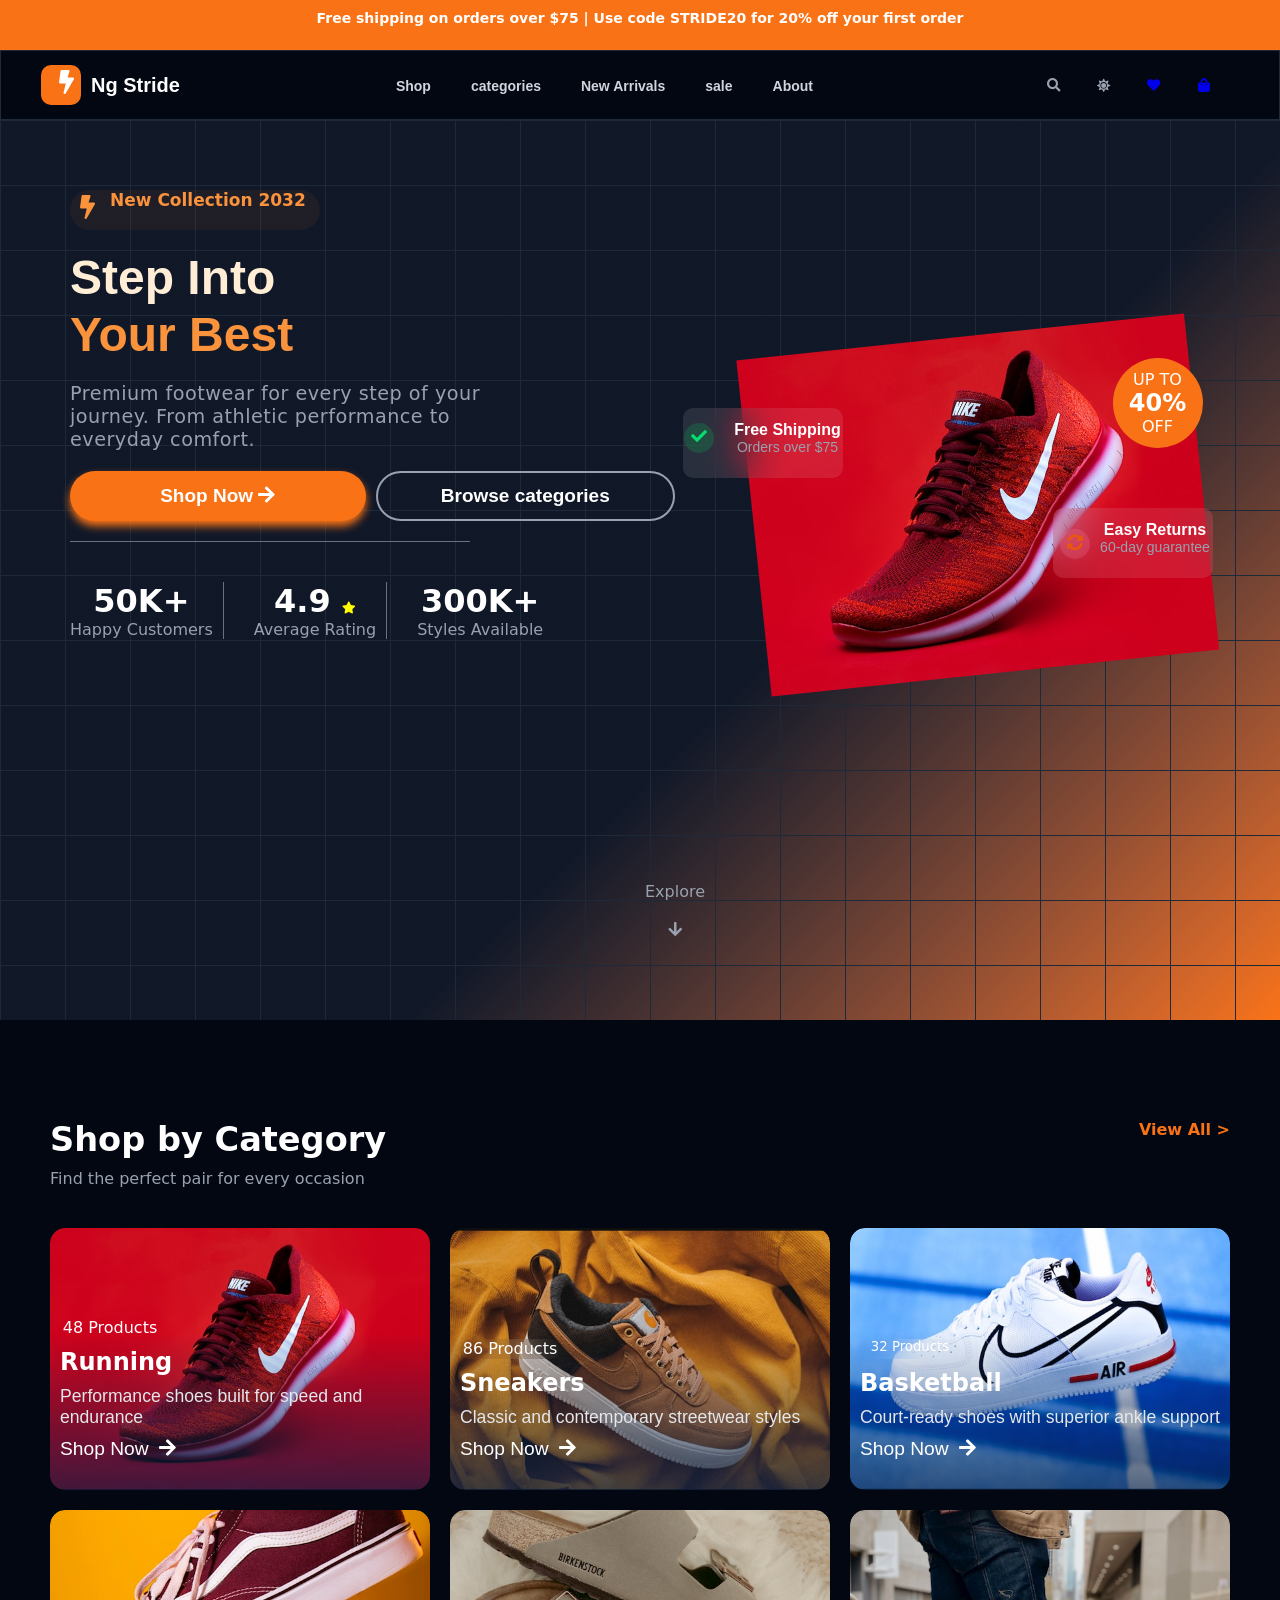
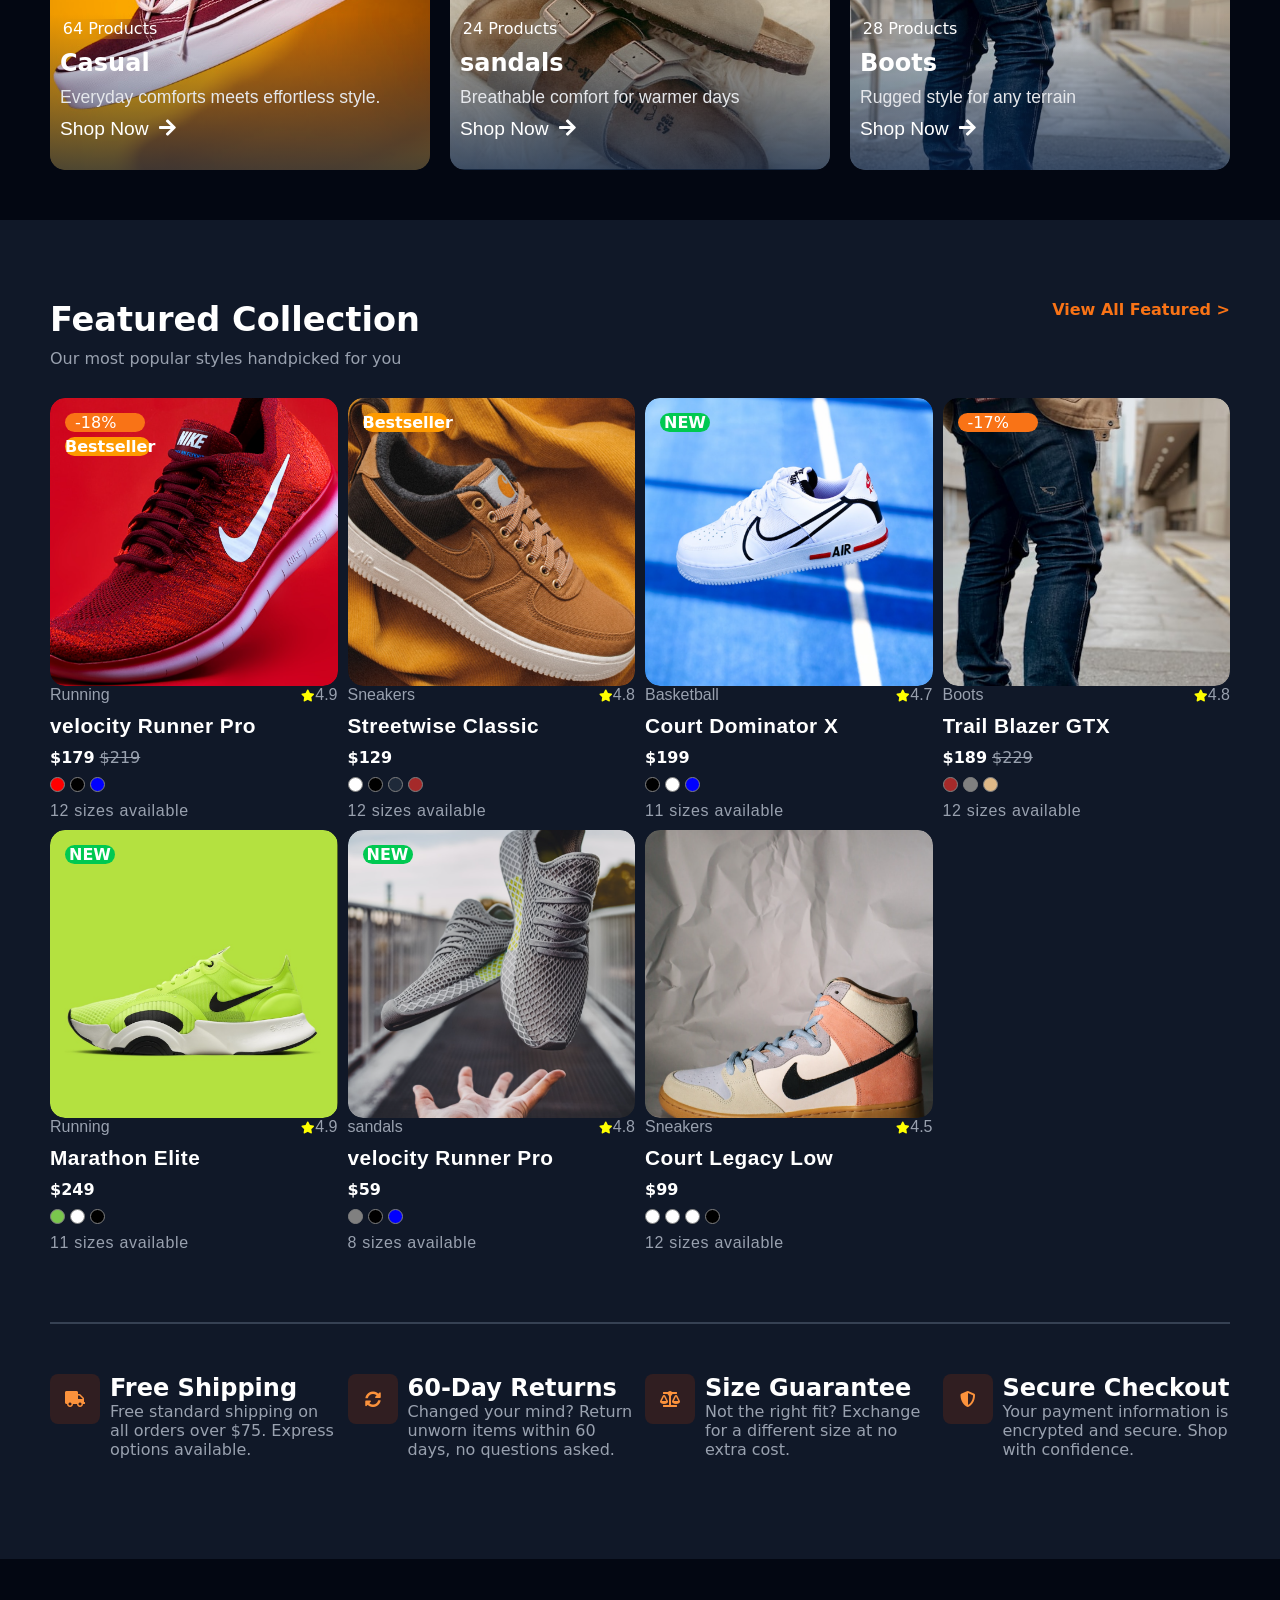
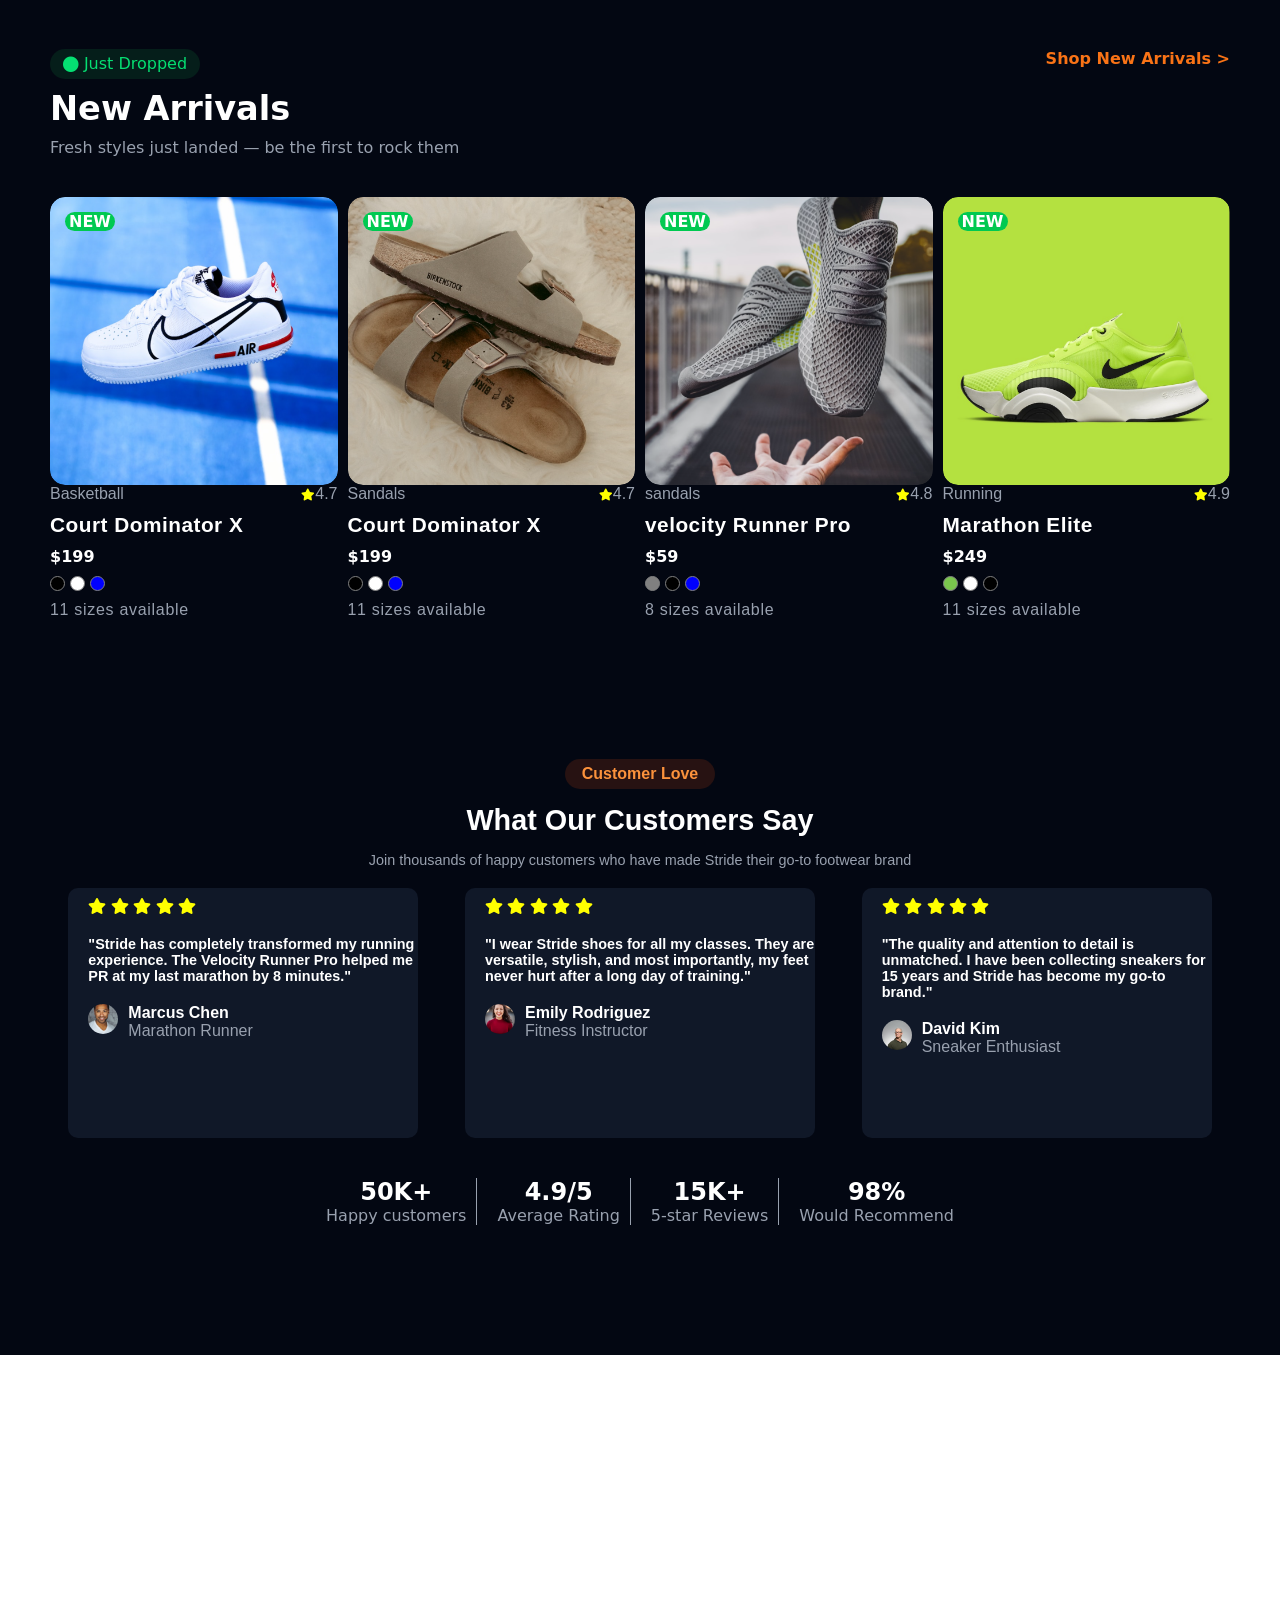
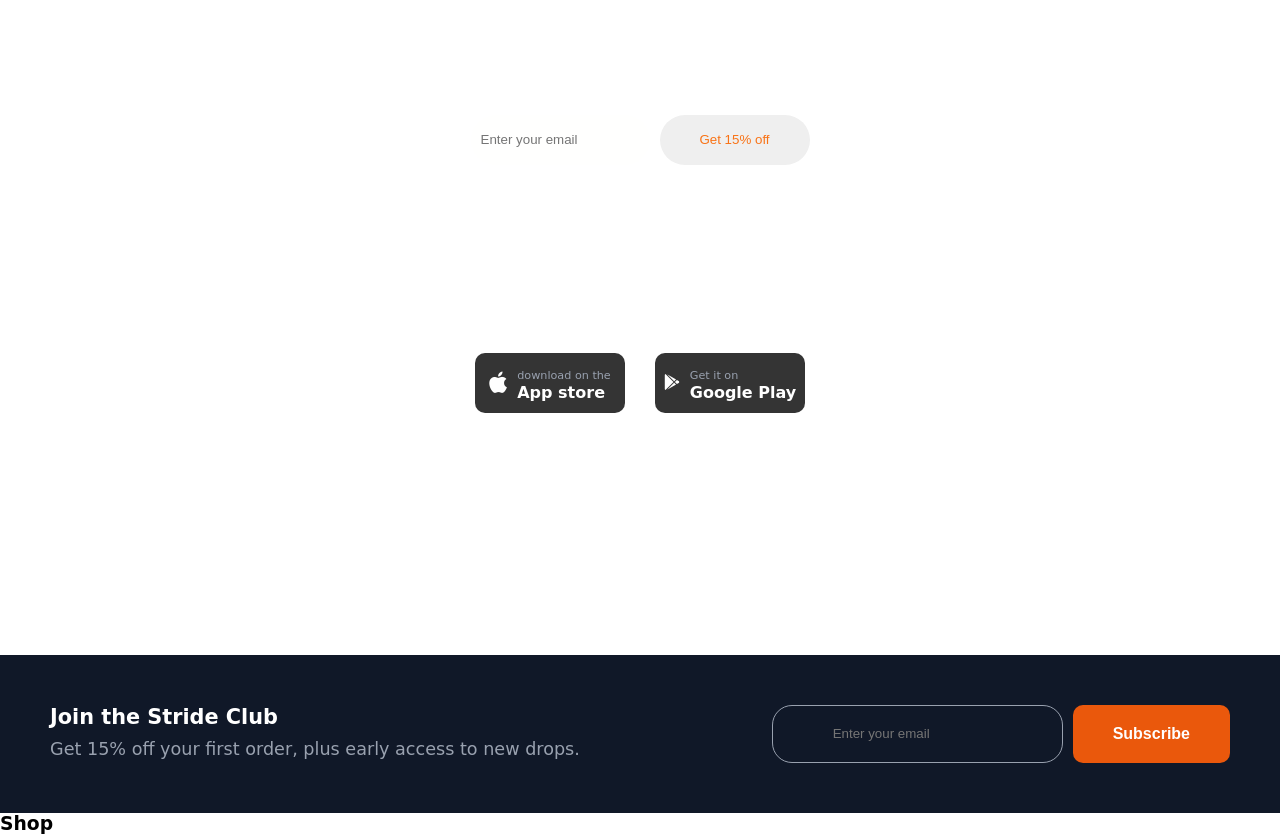
==== commit 3c605f48: "lo" ====
--- a/index.html
+++ b/index.html
@@ -9,7 +9,6 @@
     <link rel="stylesheet" href="./Assets/fontawesome-free-5.15.4-web/css/all.min.css">
 </head>
 <body>
-   <!-- we are here  again-->
      <div class="head">
             <h1>Free shipping on orders over $75 | Use code STRIDE20 for 20% off your first order</h1>
          </div>
@@ -758,10 +757,10 @@
                         <h1>15K+</h1>
                         <p>5-star Reviews</p>
                      </div>
-                     </div>
-                     <div class="">
+                     <div>
                         <h1>98%</h1>
                         <p>Would Recommend</p>
+                     </div>
                      </div>
                   </div>
                   <!-- end of happy customers -->
@@ -772,32 +771,55 @@
                <div class="readytostepup">
                <h1>Ready to step up your game ?</h1>
                <p class="stridepara">Join the Stride community and get 15% off your first order. Plus, early access to new releases and exclusive member-only deals.</p>
-               <form class="buttons">
-                  <div class="inputcont">
-                       <input type="text" name="" id="" placeholder="Enter your email" class="input herocta">
-                  </div>
-                  <button class="getcont herocta">Get 15% off</button>
-               </form>
+               <div class="buttons">
+                  <input type="text" name="" id="" placeholder="Enter your email" class="input">
+                  <button class="getcont">Get 15% off</button>
+               </div>
                  <p>No spam, ever. Unsubscribe anytime.</p>
                 <div class="appscont">
                      <p>Download Our App</p>
                      <div class="appstorage">
                        <div class="applestore">
-                        <i class="fab fa-apple"></i>
-                        <h3>Download on the</h3>
-                        <p>App Store</p>
-                     </div>
-                     <div class="playstore">
-                        <i class="fab fa-google-play"></i>
-                        <h3>Get it on</h3>
-                        <p>Google Play</p>
+                        <h2>
+                           <i class="fab fa-apple"></i>
+                        </h2>
+                        <div class="applecont">
+                            <span>download on the</span>
+                           <h4>App store</h4>
+                        </div>
+                     </div>
+                     <div class="applestore">
+                        <h4><i class="fab fa-google-play"></i></h4>
+                      <div class="applecont">
+                        <span>Get it on</span>
+                        <h4>Google Play</h4>
+                        </div>
                      </div>
                   </div>
                </div>
                </div>
             </section>
-            <!-- Ready to step up your game -->
+            <!-- End of Ready to step up your game -->
+            <!-- Join the Stride club -->
+             <section class="Strideclub">
+               <div class="joincont">
+                  <div class="join">
+                     <h3>Join the Stride Club</h3>
+                     <p>Get 15% off your first order, plus early access to new drops.</p>
+                  </div>
+                   <form class="subscribe">
+                        <input type="text" class="enteremail" placeholder="Enter your email">
+                        <button class="subbtn">Subscribe</button>
+                     </form>
+               </div>
+             </section>
+             <!-- End of Stride club -->
     </main>
+    <footer class="footer">
+   <section class="fisrtchildfooter">
+   <h3>Shop</h3>
+   </section>
+    </footer>
     <script src="./Assets/js/header.js"></script>
 </body>
 </html>
--- a/Assets/css/home.css
+++ b/Assets/css/home.css
@@ -5,9 +5,6 @@
     padding: 0px;
     margin: 0px;
     box-sizing: border-box;
-}
-main{
-    
 }
 .herocont{
     min-height: 100vh;
@@ -157,15 +154,15 @@
 }
 .righthero{
     position: relative;
-    width: 100%;
+     width: 450px;
+    max-width: 600px;
     margin: auto;
-    /* max-width: 600px; */
     /* overflow: hidden; */
 }
 
 .heroimage{
     position: relative;
-    width: 90%;
+    width: 100%;
     margin-top: 30px;
     transform: rotate(-6deg);
     animation-name: shoe;
@@ -317,12 +314,16 @@
  color: var(--color-gray-400);
 }
 .box3{
-    width: 150px;
-    height: 50px;
-  background-color: var(--transparentbox-color
+    width: 160px;
+    height: 70px;
+    display: flex;
+    gap: 10px;
+    justify-content: center;
+    align-items: center;
+    background-color: var(--transparentbox-color
     ); 
-    display: flex;
-    flex-direction: column;
+    /* background: transparent; */
+    backdrop-filter: blur(20px);
     position: absolute;
     bottom: 100px;
     right:-10px;
@@ -399,7 +400,6 @@
     flex-direction: column;
     gap: 10px;
     font-family: system-ui, -apple-system, BlinkMacSystemFont, 'Segoe UI', Roboto, Oxygen, Ubuntu, Cantarell, 'Open Sans', 'Helvetica Neue', sans-serif;
-
 }
 .shopCt{
     color: var(--color-white);
@@ -899,10 +899,17 @@
 .customerscont{
     display: flex;
 }
+.customerscont{
+    display: flex;
+    align-items: center;
+    justify-content: center;
+    gap: 20px;
+    flex-wrap: wrap;
+}
 .happycustomers{
     border-right: 1px solid var(--color-gray-400);
     padding-right:10px;
-    padding-left: 10px;
+    /* padding-left: 30px; */
 }
 .stepupcont{
      min-height: 100vh;
@@ -911,9 +918,9 @@
     align-items: center;
     justify-content: center;
     background-image: 
-    linear-gradient(rgba(255,255,255,0.05) 1px, transparent 1px),
-    linear-gradient(90deg, rgba(255,255,255,0.05)  1px, transparent 1px),
-    linear-gradient(135deg, var(--color-primary-600) );
+    linear-gradient(var(--color-gray-500) 1px, transparent 1px),
+    linear-gradient(90deg, var(--color-gray-500)  1px, transparent 1px),
+    linear-gradient(135deg, var(--color-primary-500) );
     background-size: 50px 50px,
                  50px 50px, 
                  cover 
@@ -924,7 +931,6 @@
     position:relative;
     left: 0px;
     right: 0px;
-    gap: 30px;
 }
 .readytostepup{
     display: flex;
@@ -932,83 +938,133 @@
     align-items: center;
     color: var(--color-white);
     justify-content: center;
-    gap: 20px;
+    gap: 10px;
     font-family: system-ui, -apple-system, BlinkMacSystemFont, 'Segoe UI', Roboto, Oxygen, Ubuntu, Cantarell, 'Open Sans', 'Helvetica Neue', sans-serif;
 }
 .readytostepup h1{
-    font-size: 2.5rem;
-    text-align: center;
+    font-size: 2rem;
 }
 .stridepara{
     text-align: center;
-    font-size: 1.2rem;
-    font-weight: 500;
-    max-width: 570px;
+    font-size: 1.1rem;
 }
 .buttons{
-   display: flex;
-   gap: 10px;
-   width: 100%;
-   flex-wrap: wrap;
-   margin-top: 20px;
-}
-.inputcont{
-    display: flex;
-    justify-content: center;
-    align-items: center;
-    border-radius: 30px;
-}
-.inputcont:focus-within{
- border: 2px solid var(--color-primary-500);
+    display: flex;
+    margin-top: 40px;
+    gap: 10px;
 }
 .input{
     display: flex;
     flex-direction: column;
     background: var(--color-primary-50T);
-    color:  var(--color-white);
+    color: var(--color-white);
+    height: 50px;
     border-radius: 30px;
      border: 1px solid var(--color-primary-600);
      border: none;
-     padding-left: 20px;
-     border: 2px solid rgba(255, 250, 250, 0.363);
-     font-weight: 500;
-    padding: 20px;
-}
-.input::placeholder{
-    color:  rgba(255, 250, 250, 0.363);
+     padding-left: 10px;
 }
 .input:focus{
-      border: 2px solid var(--color-white);
+      border: 1px solid var(--color-white);
       outline: none;
 }
 .getcont{
     display: flex;
     align-items: center;
     justify-content: center;
-    /* width: 150px; */
+    width: 150px;
     border-radius: 30px;
     border: none;
     color: var(--color-primary-500);
-    font-weight: 600;
-    font-size: 1.2rem;
-     padding: 20px;
 }
 .appscont{
-    align-items: center;
-    display: flex;
-    flex-direction: column;
+    display: flex;
+    flex-direction: column;
+    align-items: center;
     justify-content: center;
     margin-top: 100px;
+    gap: 30px;
 }
 .appstorage{
     display: flex;
-    gap: 20px;
+    align-items: center;
+    justify-content: center;
+    gap: 30px;
+    font-family: system-ui, -apple-system, BlinkMacSystemFont, 'Segoe UI', Roboto, Oxygen, Ubuntu, Cantarell, 'Open Sans', 'Helvetica Neue', sans-serif;
 }
 .applestore{
     display: flex;
-  flex-direction: column;
-  background-color:var( --color-bg-darker);
- grid-template-columns: 1fr;
+    align-items: center;
+    justify-content: center;
+    width: 150px;
+    height: 60px;
+    gap: 10px;
+    border-radius: 10px;
+ background-color: rgba(17, 17, 17, 0.85);
+ transition: all 0.5s ease-in-out;
+ cursor: pointer;
+}
+.applestore:hover{
+    background-color: rgba(0, 0, 0, 1);
+}
+.applecont span{
+    font-size: 0.7rem;
+    color: var(--color-gray-400);
+}
+.Strideclub{
+    display: flex;
+    flex-direction: column;
+     justify-content: space-between;
+    background-color: var(--color-gray-900);
+     padding: 50px 50px;
+    padding-top: 50px;
+}
+.joincont{
+    display: flex;
+    justify-content: space-between;
+    gap: 10px;
+}
+.join h3{
+    color: var(--color-white);
+    font-size: 1.3rem;
+}
+.join{
+    display: flex;
+    flex-direction: column;
+    align-items: flex-start;
+    gap: 10px;
+}
+.join p{
+     color: var(--color-gray-400);
+    font-size: 1.1rem;
+   font-weight: 500;
+    text-align: start;
+}
+.subscribe{
+    display: flex;
+    gap: 10px;
+     font-family: system-ui, -apple-system, BlinkMacSystemFont, 'Segoe UI', Roboto, Oxygen, Ubuntu, Cantarell, 'Open Sans', 'Helvetica Neue', sans-serif;
+}
+.enteremail{
+    border: none;
+    padding: 20px 60px;
+    background: transparent;
+    border: 1px solid var(--color-gray-400);
+    border-radius: 20px ;
+    color: white;
+}
+.enteremail:focus{
+outline: none;
+ border: 6px double var(--color-primary-500);
+}
+.subbtn{
+    padding: 20px 40px;
+    border-radius: 10px;
+    border: none;
+    color: var(--color-white);
+    background-color: var(--color-primary-600);
+    font-size: 1rem;
+    font-weight: 700;
 }
 @media screen and (max-width:1023px){
     .herocont{
@@ -1119,6 +1175,35 @@
     object-fit: cover;
     border-radius: 10px;
 }
+.Strideclub{
+     display: flex;
+     justify-content: center;
+     align-items: center;
+    background-color: var(--color-gray-900);
+     padding: 50px 50px;
+    padding-top: 50px;
+}
+.joincont{
+    display: flex;
+    flex-direction: column;
+    justify-content: center;
+    align-items: center;
+    gap: 10px;
+}
+.join{
+    display: flex;
+    flex-direction: column;
+    align-items: center;
+    justify-content: center;
+    gap: 10px;
+    text-align: justify;
+}
+.join p{
+    color: var(--color-gray-400);
+    font-size: 1.1rem;
+   font-weight: 500;
+   text-align: center;
+}
 }
 @media screen and (max-width:640px){
     .categoryimages{
@@ -1199,9 +1284,4 @@
     gap: 20px;
     background-color: var(--color-gray-900);
 }
-.buttons{
-    display: flex;
-    flex-direction: column;
-}
-
 }
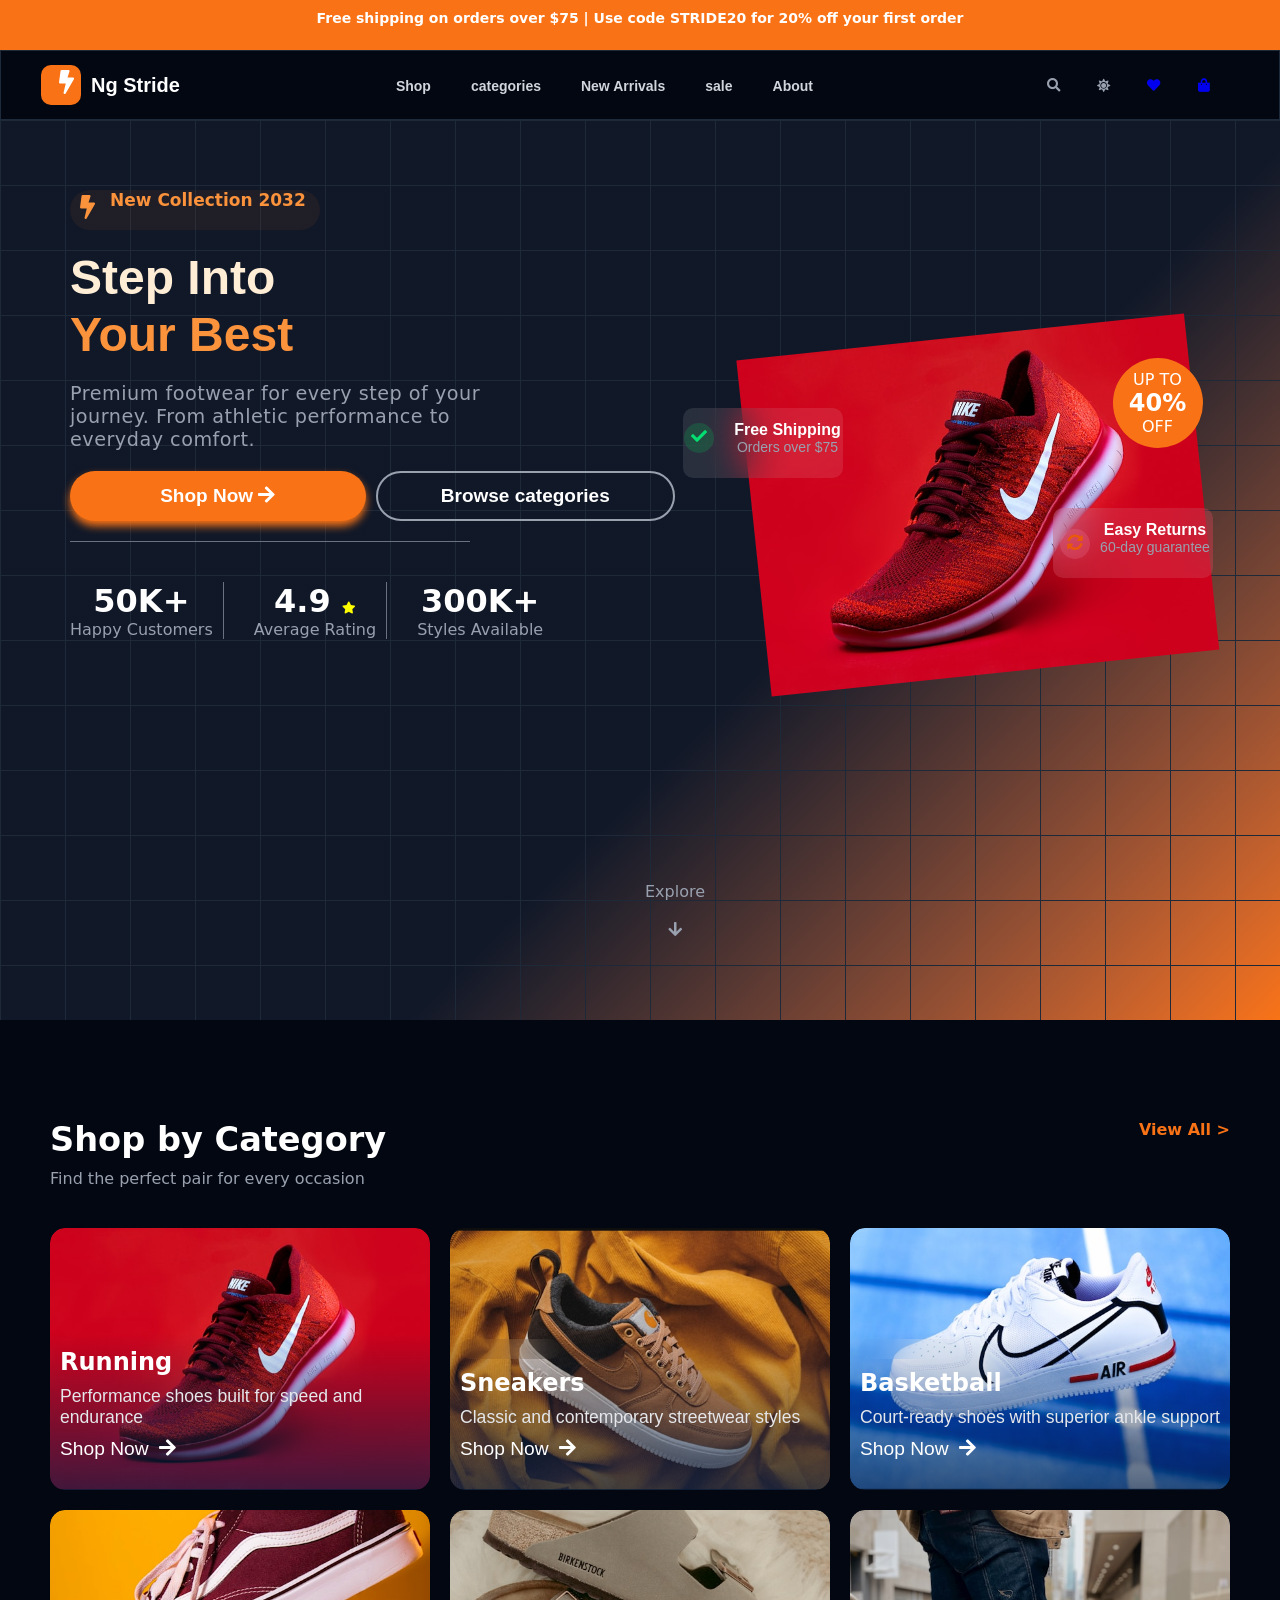
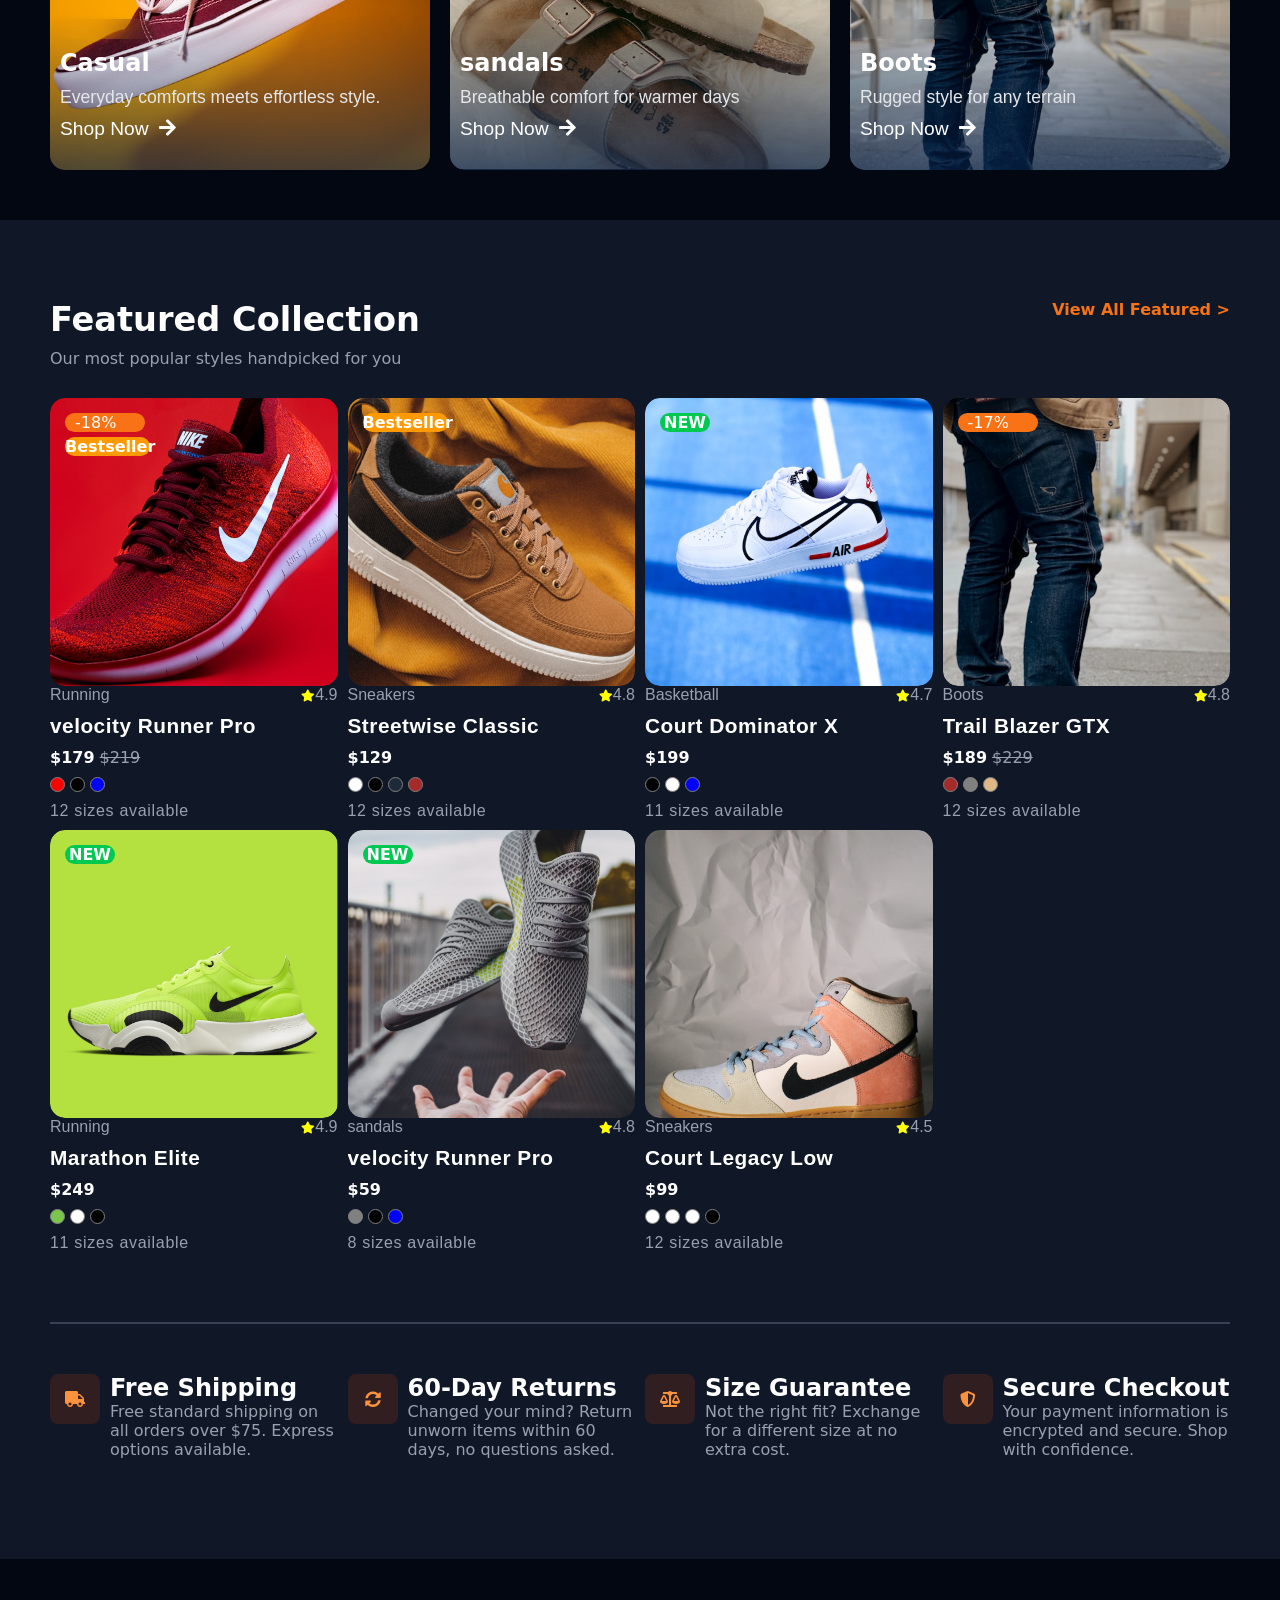
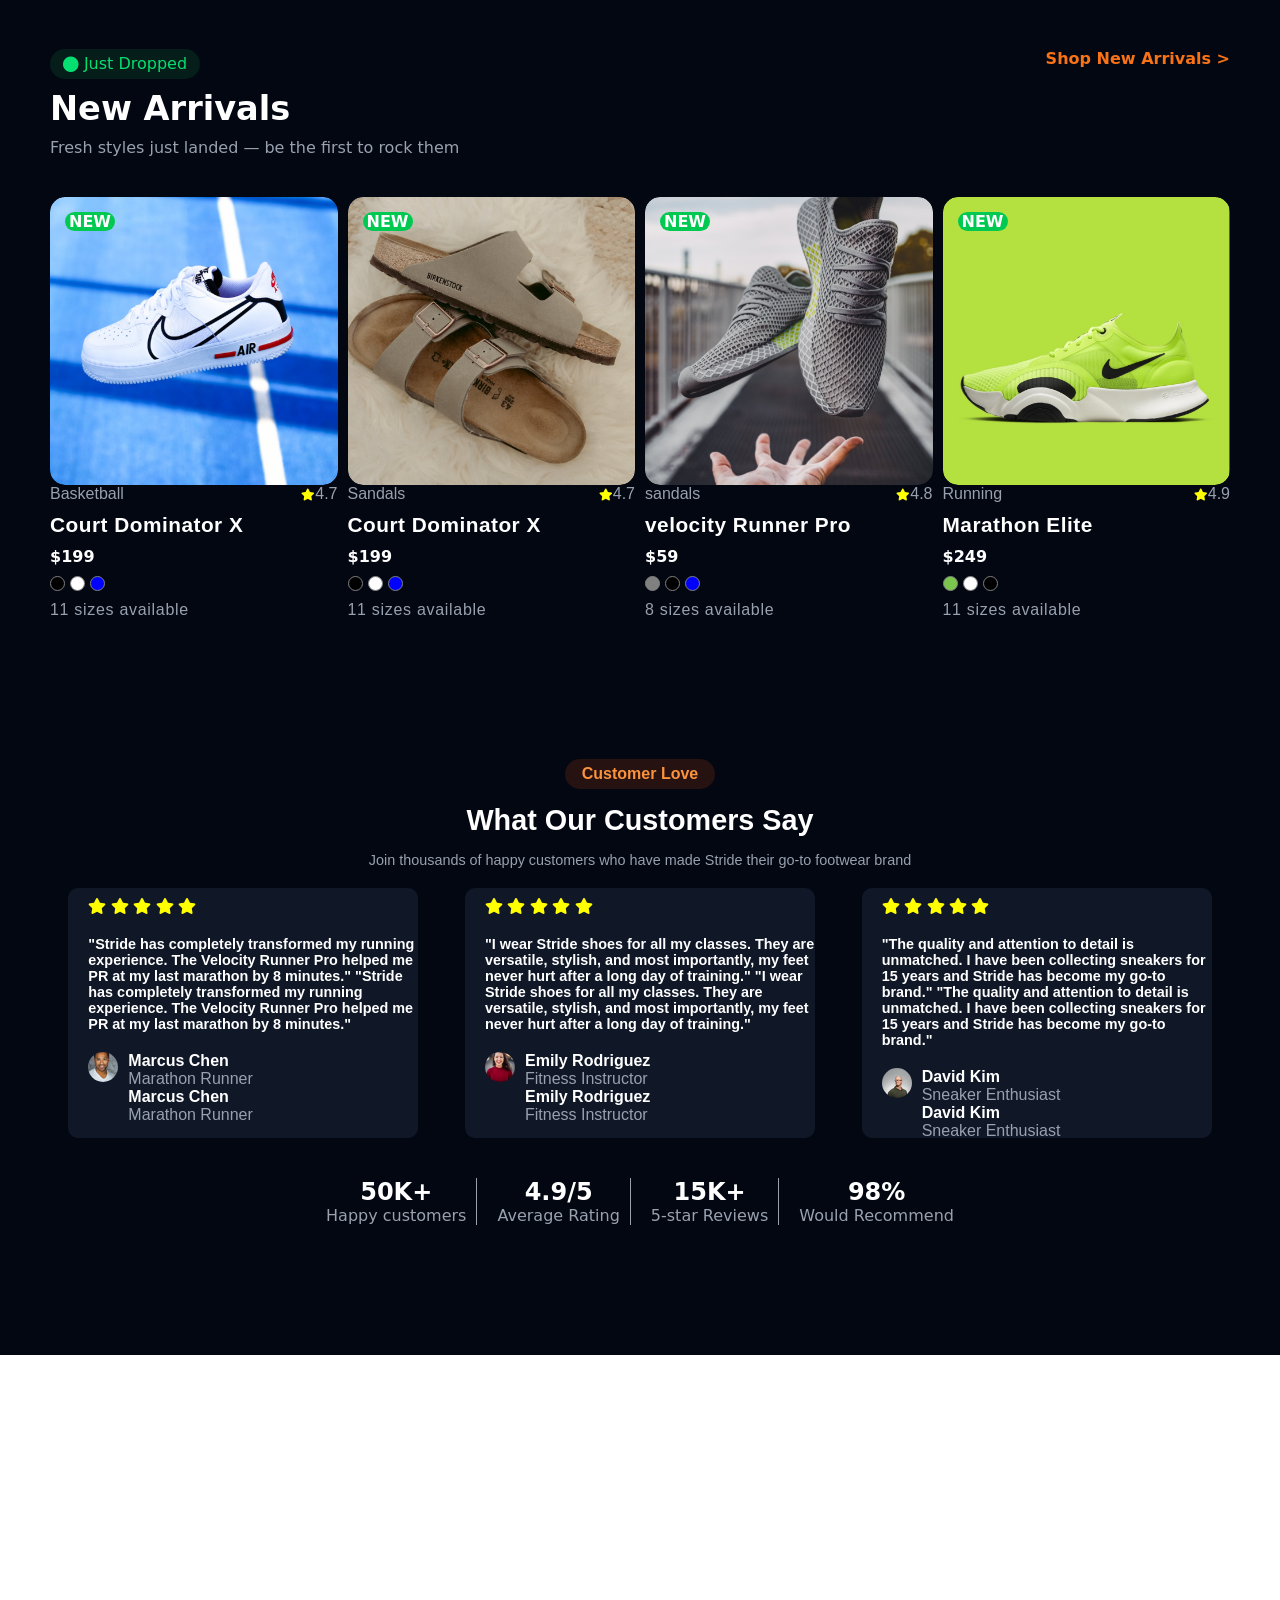
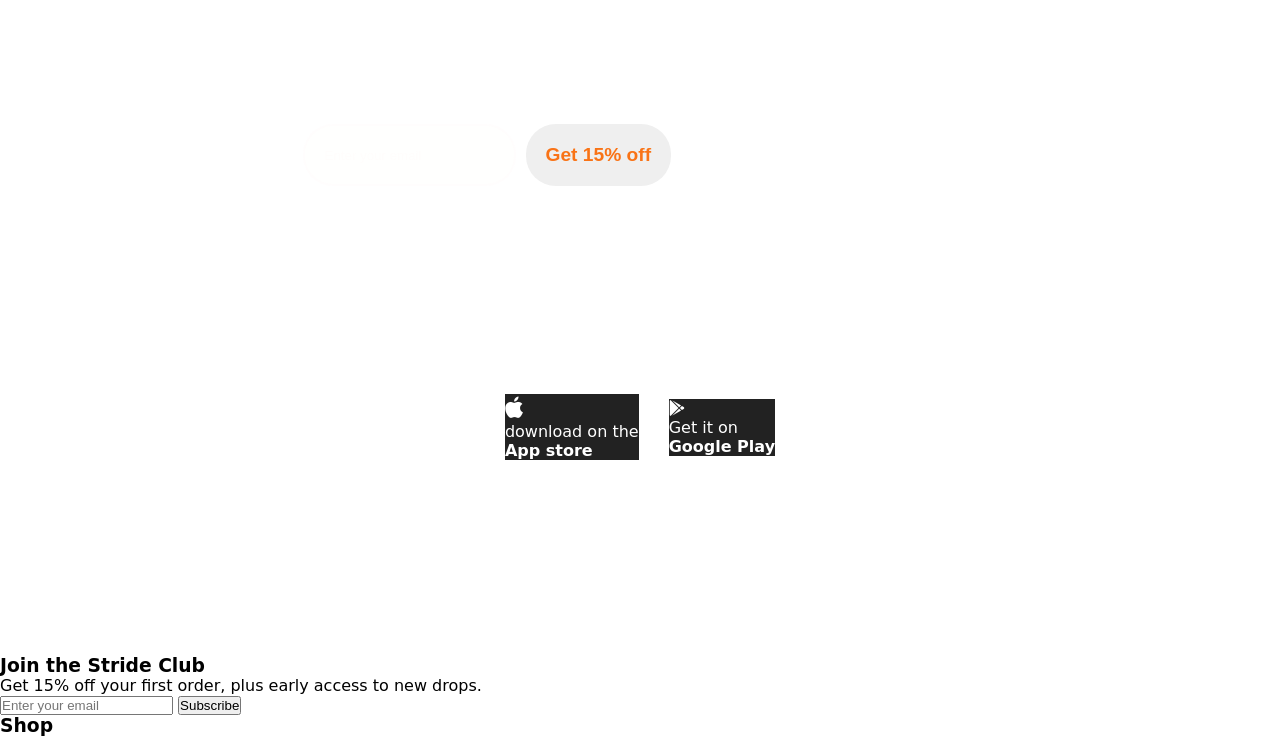
==== commit e3e24b6d: "Merge branch 'main' of https://github.com/emmanuellauchenna2008-wq/NgoziProject" ====
--- a/index.html
+++ b/index.html
@@ -9,6 +9,7 @@
     <link rel="stylesheet" href="./Assets/fontawesome-free-5.15.4-web/css/all.min.css">
 </head>
 <body>
+   <!-- we are here  again-->
      <div class="head">
             <h1>Free shipping on orders over $75 | Use code STRIDE20 for 20% off your first order</h1>
          </div>
@@ -692,12 +693,15 @@
                         </div>
                         <h4>
                           "Stride has completely transformed my running experience. The Velocity Runner Pro helped me PR at my last marathon by 8 minutes."
+                          "Stride has completely transformed my running experience. The Velocity Runner Pro helped me PR at my last marathon by 8 minutes."
                         </h4>
                         <div class="profilecont">
                            <img src="./Assets/images/profile1.PNG" alt="" class="profileimg" >
                            <div class="profileinfo">
                               <h1>Marcus Chen</h1>
                               <p>Marathon Runner</p>
+                              <h1>Marcus Chen</h1>
+                              <p>Marathon Runner</p>
                            </div>
                         </div>
                      </div>
@@ -710,6 +714,7 @@
                            <i class="fas fa-star"></i>
                         </div>
                         <h4>
+                           "I wear Stride shoes for all my classes. They are versatile, stylish, and most importantly, my feet never hurt after a long day of training."
                            "I wear Stride shoes for all my classes. They are versatile, stylish, and most importantly, my feet never hurt after a long day of training."
                         </h4>
                         <div class="profilecont">
@@ -717,6 +722,8 @@
                            <div class="profileinfo">
                               <h1>Emily Rodriguez</h1>
                               <p>Fitness Instructor</p>
+                              <h1>Emily Rodriguez</h1>
+                              <p>Fitness Instructor</p>
                            </div>
                         </div>
                      </div>
@@ -729,11 +736,14 @@
                            <i class="fas fa-star"></i>
                         </div>
                         <h4>
+                           "The quality and attention to detail is unmatched. I have been collecting sneakers for 15 years and Stride has become my go-to brand."
                            "The quality and attention to detail is unmatched. I have been collecting sneakers for 15 years and Stride has become my go-to brand."
                         </h4>
                         <div class="profilecont">
                            <img src="./Assets/images/profile3.PNG" alt="" class="profileimg" width="10%">
                            <div class="profileinfo">
+                              <h1>David Kim</h1>
+                              <p>Sneaker Enthusiast</p>
                               <h1>David Kim</h1>
                               <p>Sneaker Enthusiast</p>
                            </div>
--- a/Assets/css/home.css
+++ b/Assets/css/home.css
@@ -918,9 +918,9 @@
     align-items: center;
     justify-content: center;
     background-image: 
-    linear-gradient(var(--color-gray-500) 1px, transparent 1px),
-    linear-gradient(90deg, var(--color-gray-500)  1px, transparent 1px),
-    linear-gradient(135deg, var(--color-primary-500) );
+    linear-gradient(rgba(255,255,255,0.05) 1px, transparent 1px),
+    linear-gradient(90deg, rgba(255,255,255,0.05)  1px, transparent 1px),
+    linear-gradient(135deg, var(--color-primary-600) );
     background-size: 50px 50px,
                  50px 50px, 
                  cover 
@@ -931,6 +931,7 @@
     position:relative;
     left: 0px;
     right: 0px;
+    gap: 30px;
 }
 .readytostepup{
     display: flex;
@@ -938,44 +939,66 @@
     align-items: center;
     color: var(--color-white);
     justify-content: center;
-    gap: 10px;
+    gap: 20px;
     font-family: system-ui, -apple-system, BlinkMacSystemFont, 'Segoe UI', Roboto, Oxygen, Ubuntu, Cantarell, 'Open Sans', 'Helvetica Neue', sans-serif;
 }
 .readytostepup h1{
-    font-size: 2rem;
+    font-size: 2.5rem;
+    text-align: center;
 }
 .stridepara{
     text-align: center;
-    font-size: 1.1rem;
+    font-size: 1.2rem;
+    font-weight: 500;
+    max-width: 570px;
 }
 .buttons{
-    display: flex;
-    margin-top: 40px;
-    gap: 10px;
+   display: flex;
+   gap: 10px;
+   width: 100%;
+   flex-wrap: wrap;
+   margin-top: 20px;
+}
+.inputcont{
+    display: flex;
+    justify-content: center;
+    align-items: center;
+    border-radius: 30px;
+}
+.inputcont:focus-within{
+ border: 2px solid var(--color-primary-500);
 }
 .input{
     display: flex;
     flex-direction: column;
     background: var(--color-primary-50T);
-    color: var(--color-white);
-    height: 50px;
+    color:  var(--color-white);
     border-radius: 30px;
      border: 1px solid var(--color-primary-600);
      border: none;
-     padding-left: 10px;
+     padding-left: 20px;
+     border: 2px solid rgba(255, 250, 250, 0.363);
+     font-weight: 500;
+    padding: 20px;
+}
+.input::placeholder{
+    color:  rgba(255, 250, 250, 0.363);
 }
 .input:focus{
-      border: 1px solid var(--color-white);
+      border: 2px solid var(--color-white);
       outline: none;
 }
 .getcont{
     display: flex;
     align-items: center;
     justify-content: center;
-    width: 150px;
+    /* width: 150px; */
     border-radius: 30px;
     border: none;
     color: var(--color-primary-500);
+    font-weight: 600;
+    font-size: 1.2rem;
+     padding: 20px;
 }
 .appscont{
     display: flex;
@@ -994,77 +1017,9 @@
 }
 .applestore{
     display: flex;
-    align-items: center;
-    justify-content: center;
-    width: 150px;
-    height: 60px;
-    gap: 10px;
-    border-radius: 10px;
- background-color: rgba(17, 17, 17, 0.85);
- transition: all 0.5s ease-in-out;
- cursor: pointer;
-}
-.applestore:hover{
-    background-color: rgba(0, 0, 0, 1);
-}
-.applecont span{
-    font-size: 0.7rem;
-    color: var(--color-gray-400);
-}
-.Strideclub{
-    display: flex;
-    flex-direction: column;
-     justify-content: space-between;
-    background-color: var(--color-gray-900);
-     padding: 50px 50px;
-    padding-top: 50px;
-}
-.joincont{
-    display: flex;
-    justify-content: space-between;
-    gap: 10px;
-}
-.join h3{
-    color: var(--color-white);
-    font-size: 1.3rem;
-}
-.join{
-    display: flex;
-    flex-direction: column;
-    align-items: flex-start;
-    gap: 10px;
-}
-.join p{
-     color: var(--color-gray-400);
-    font-size: 1.1rem;
-   font-weight: 500;
-    text-align: start;
-}
-.subscribe{
-    display: flex;
-    gap: 10px;
-     font-family: system-ui, -apple-system, BlinkMacSystemFont, 'Segoe UI', Roboto, Oxygen, Ubuntu, Cantarell, 'Open Sans', 'Helvetica Neue', sans-serif;
-}
-.enteremail{
-    border: none;
-    padding: 20px 60px;
-    background: transparent;
-    border: 1px solid var(--color-gray-400);
-    border-radius: 20px ;
-    color: white;
-}
-.enteremail:focus{
-outline: none;
- border: 6px double var(--color-primary-500);
-}
-.subbtn{
-    padding: 20px 40px;
-    border-radius: 10px;
-    border: none;
-    color: var(--color-white);
-    background-color: var(--color-primary-600);
-    font-size: 1rem;
-    font-weight: 700;
+  flex-direction: column;
+  background-color:var( --color-bg-darker);
+ grid-template-columns: 1fr;
 }
 @media screen and (max-width:1023px){
     .herocont{
@@ -1284,4 +1239,9 @@
     gap: 20px;
     background-color: var(--color-gray-900);
 }
+.buttons{
+    display: flex;
+    flex-direction: column;
+}
+
 }
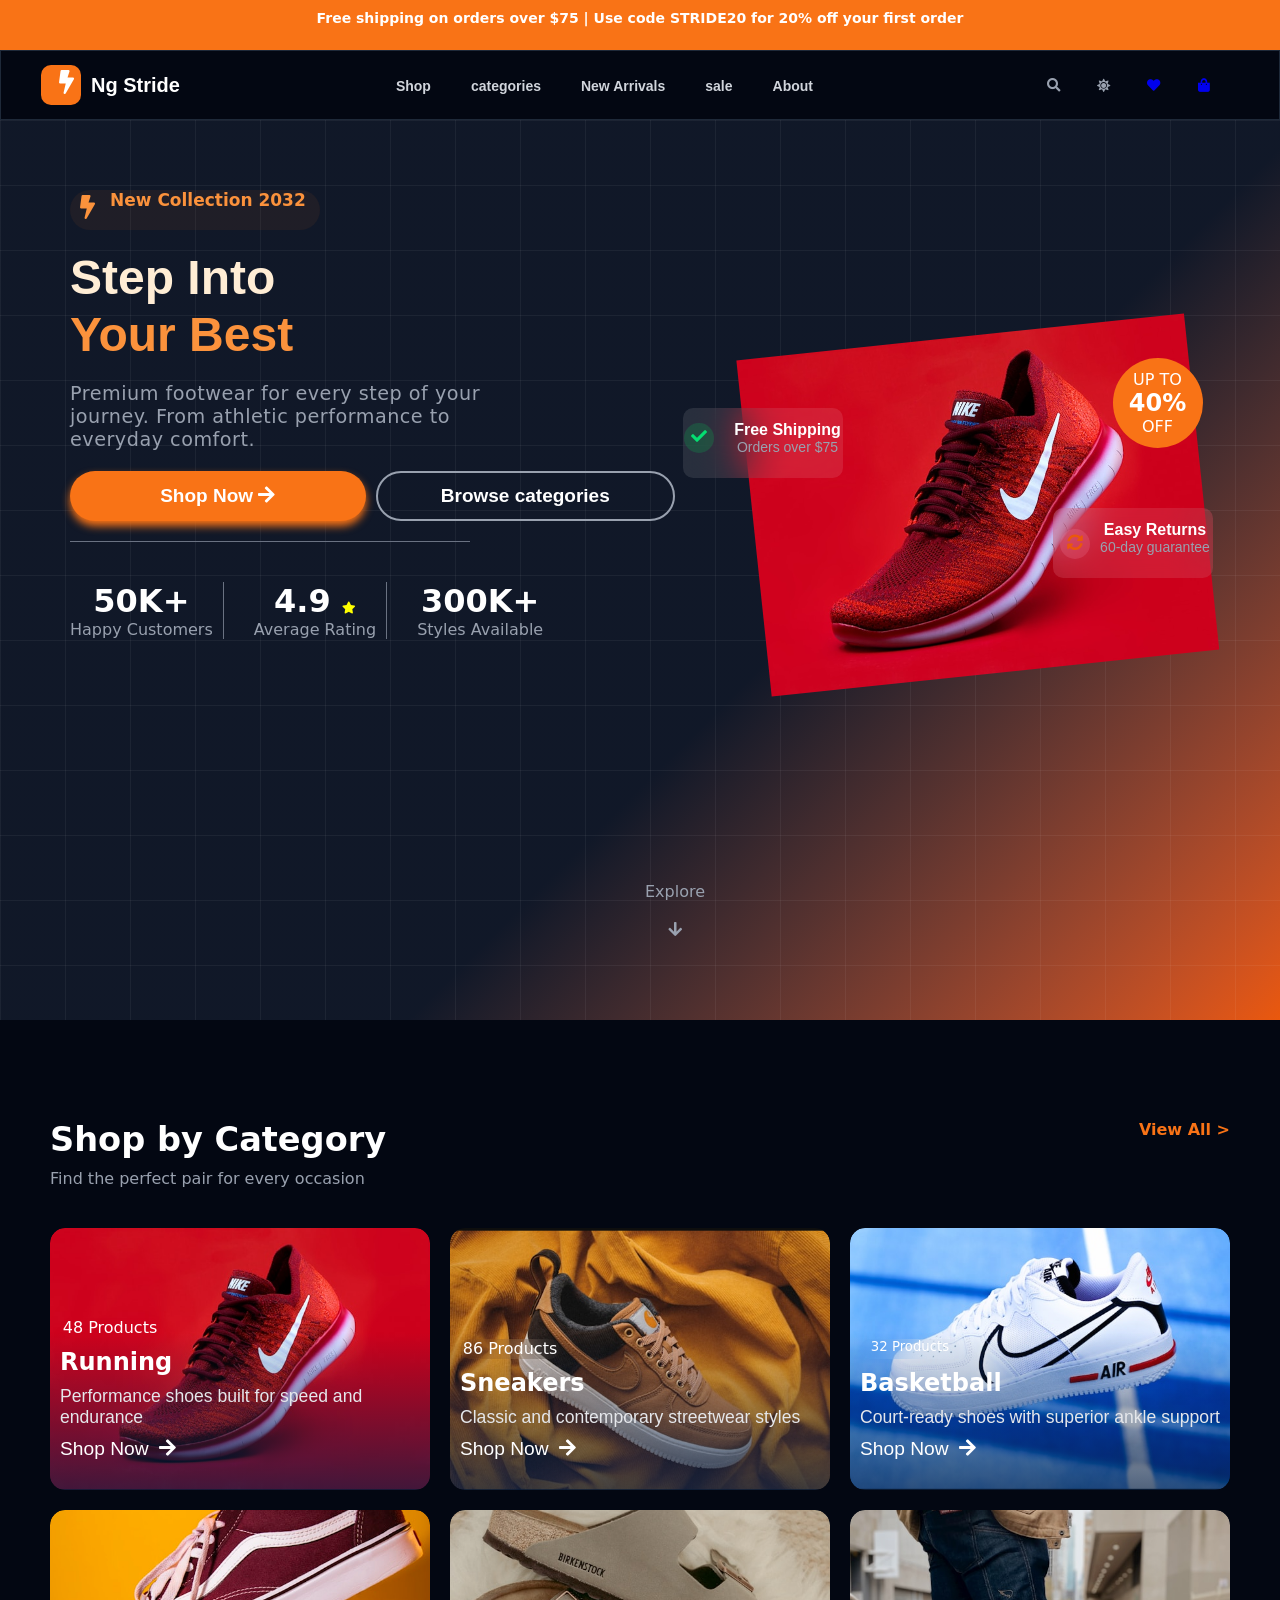
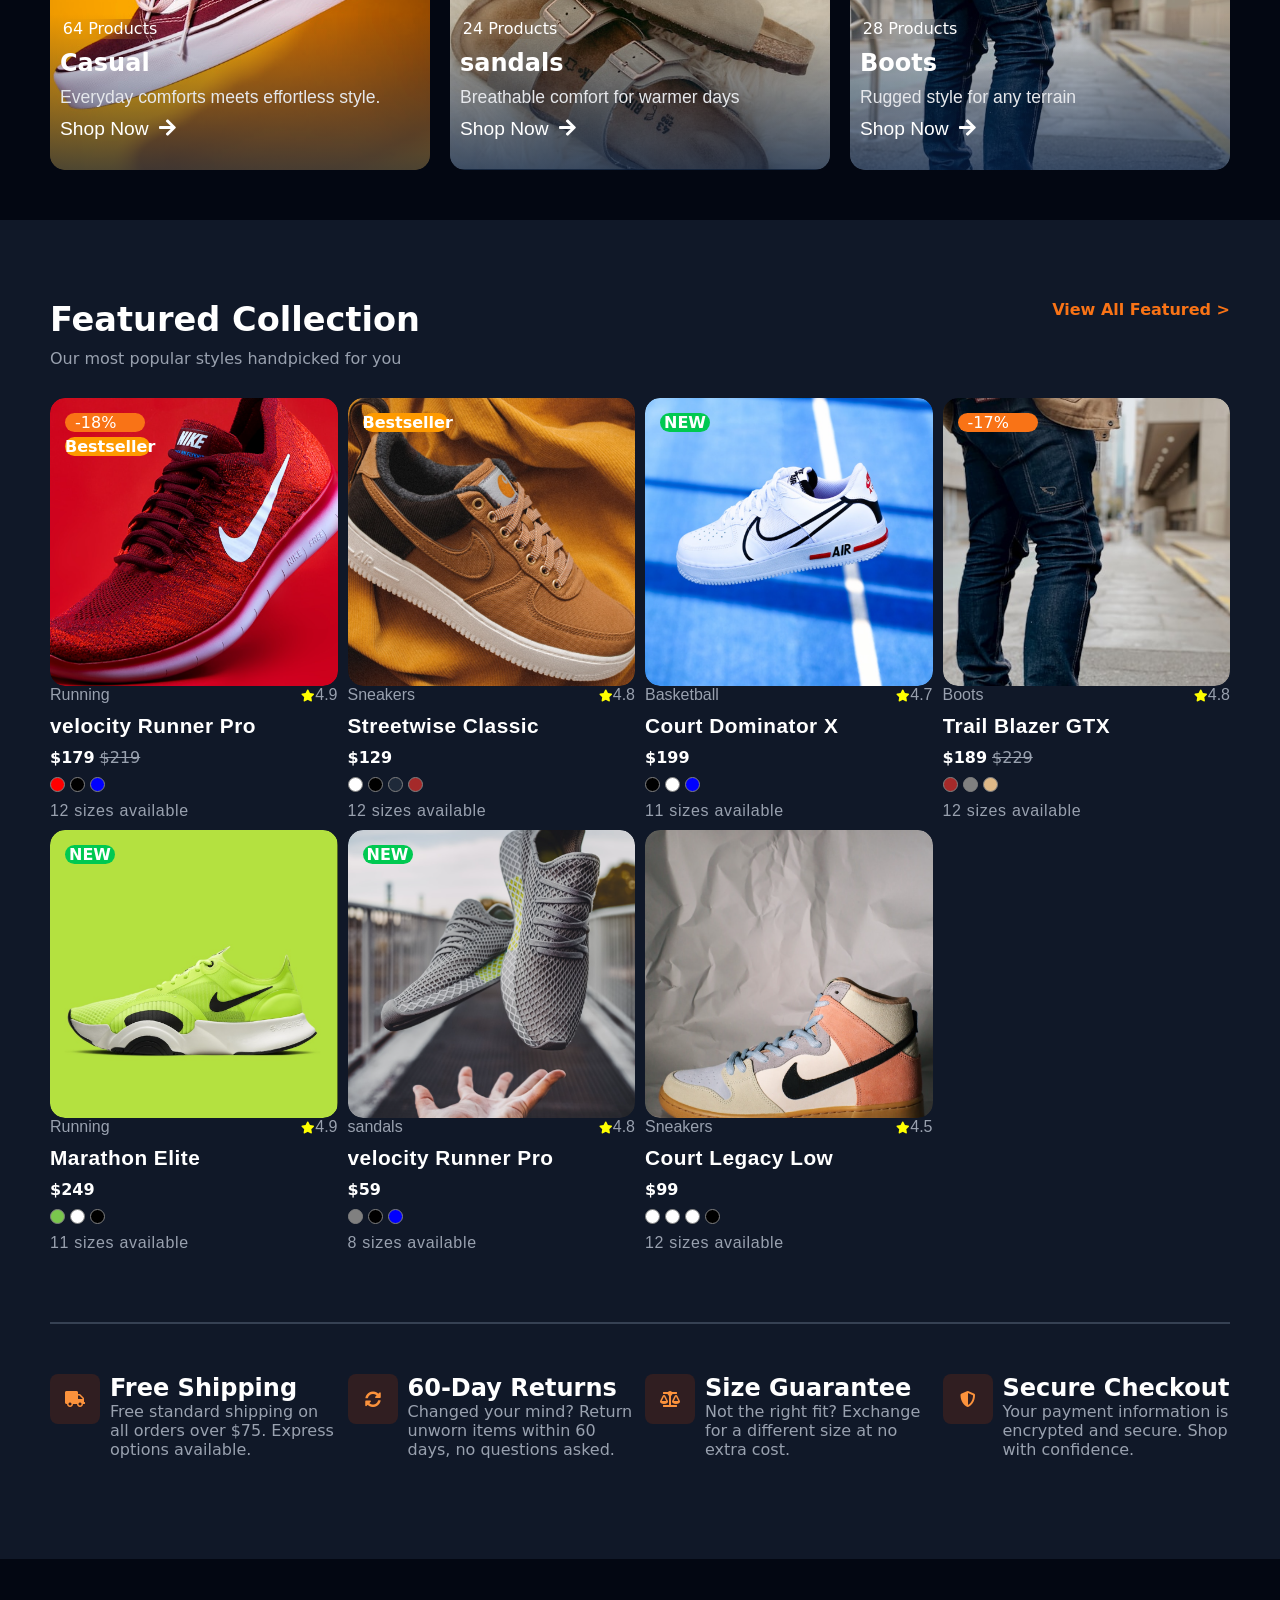
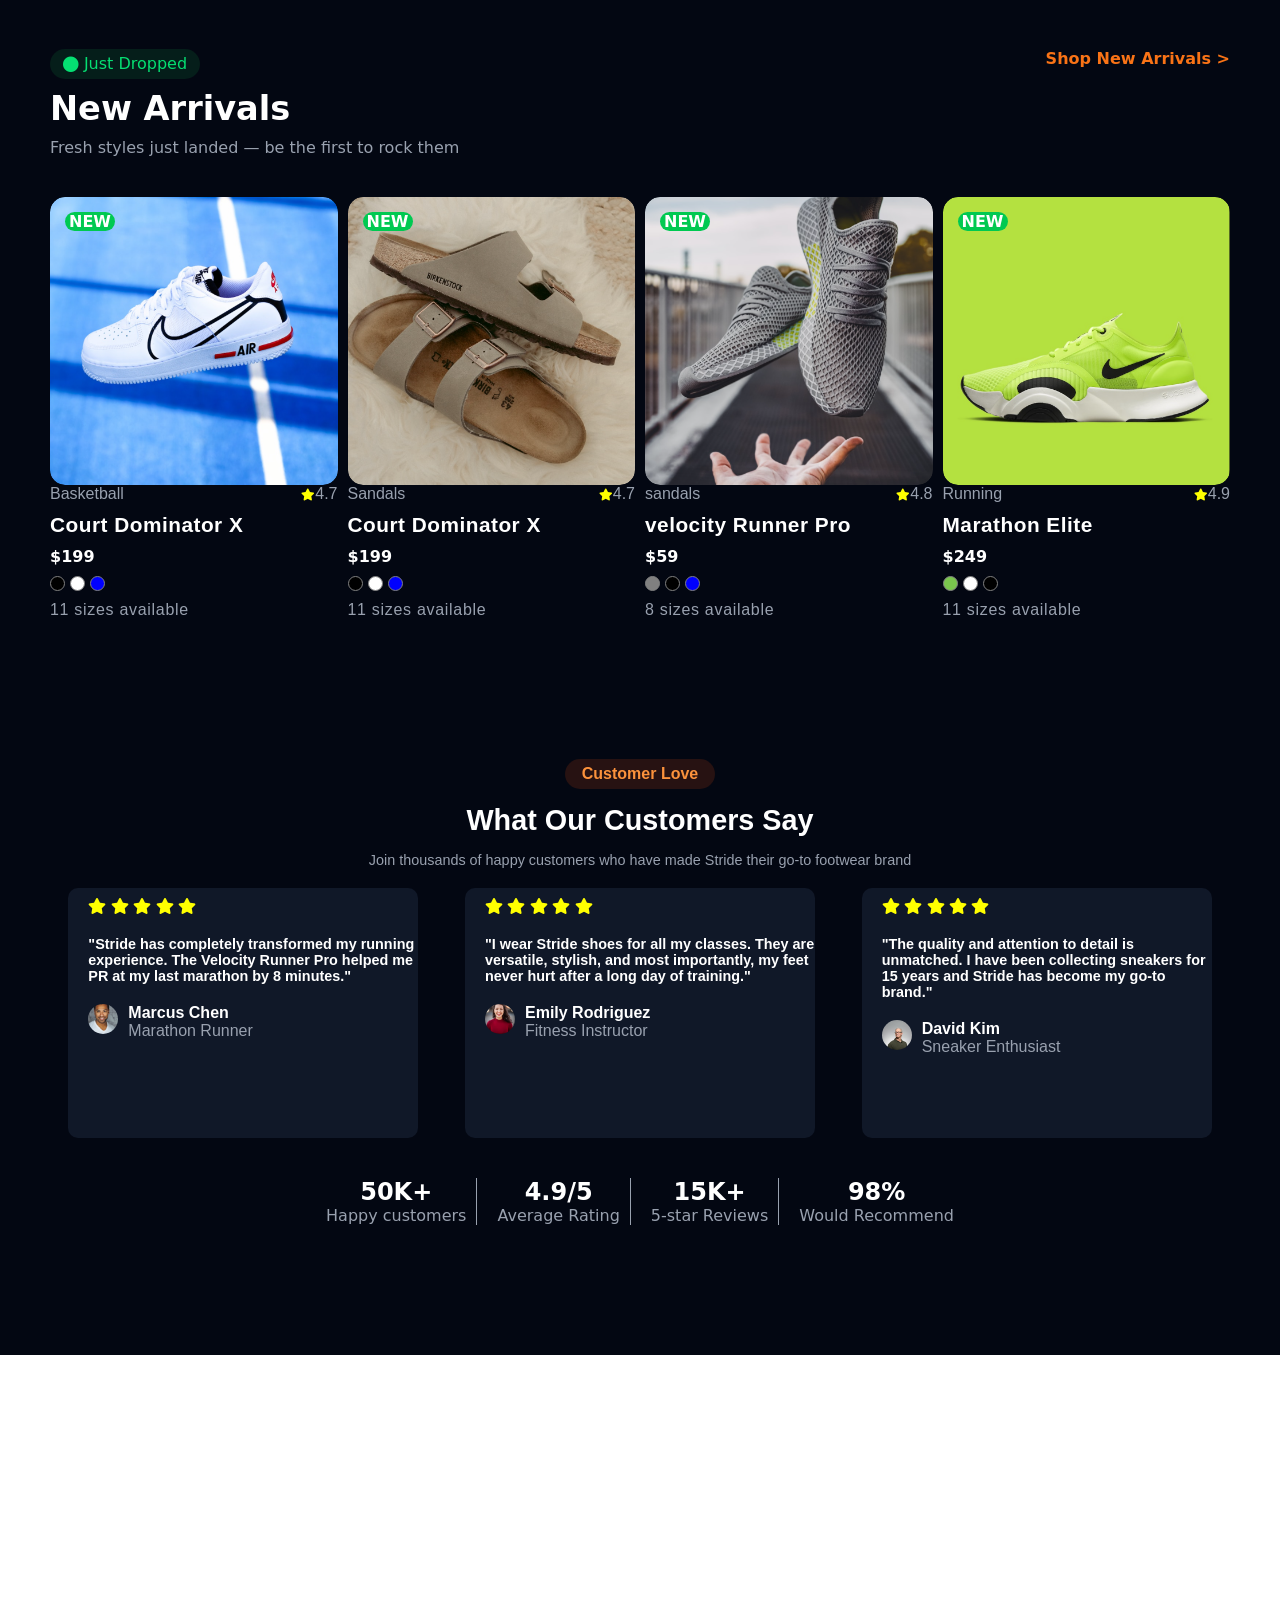
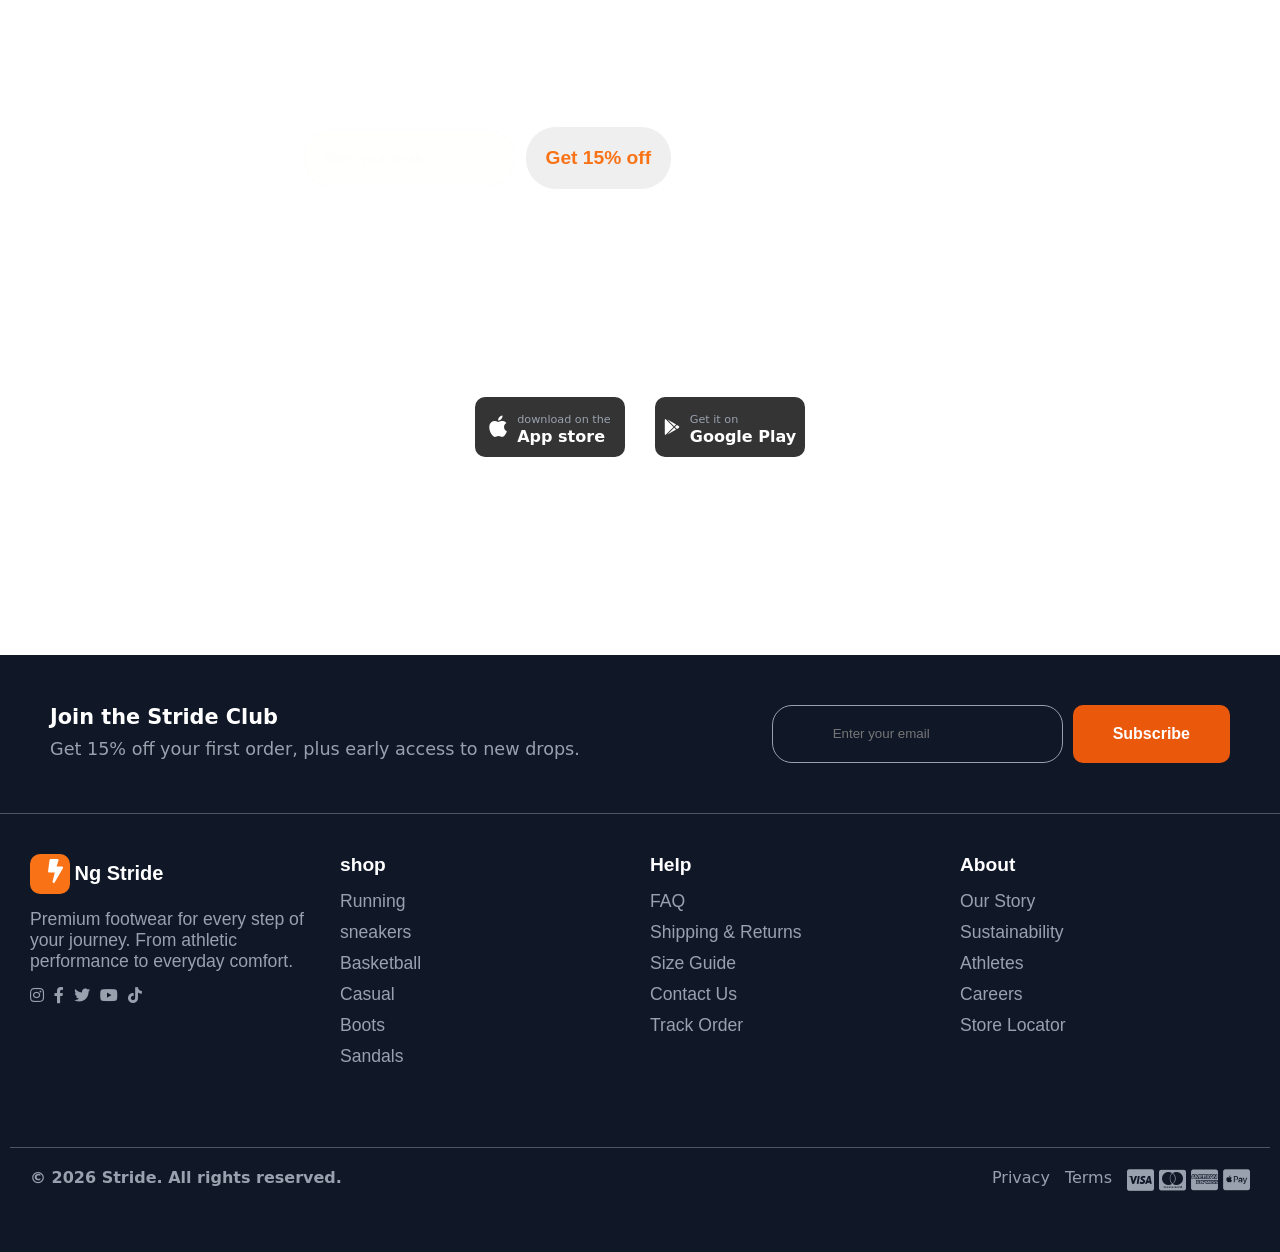
==== commit b9308bc3: "seventhinitialization" ====
--- a/index.html
+++ b/index.html
@@ -693,15 +693,12 @@
                         </div>
                         <h4>
                           "Stride has completely transformed my running experience. The Velocity Runner Pro helped me PR at my last marathon by 8 minutes."
-                          "Stride has completely transformed my running experience. The Velocity Runner Pro helped me PR at my last marathon by 8 minutes."
                         </h4>
                         <div class="profilecont">
                            <img src="./Assets/images/profile1.PNG" alt="" class="profileimg" >
                            <div class="profileinfo">
                               <h1>Marcus Chen</h1>
                               <p>Marathon Runner</p>
-                              <h1>Marcus Chen</h1>
-                              <p>Marathon Runner</p>
                            </div>
                         </div>
                      </div>
@@ -714,7 +711,6 @@
                            <i class="fas fa-star"></i>
                         </div>
                         <h4>
-                           "I wear Stride shoes for all my classes. They are versatile, stylish, and most importantly, my feet never hurt after a long day of training."
                            "I wear Stride shoes for all my classes. They are versatile, stylish, and most importantly, my feet never hurt after a long day of training."
                         </h4>
                         <div class="profilecont">
@@ -722,8 +718,6 @@
                            <div class="profileinfo">
                               <h1>Emily Rodriguez</h1>
                               <p>Fitness Instructor</p>
-                              <h1>Emily Rodriguez</h1>
-                              <p>Fitness Instructor</p>
                            </div>
                         </div>
                      </div>
@@ -737,13 +731,11 @@
                         </div>
                         <h4>
                            "The quality and attention to detail is unmatched. I have been collecting sneakers for 15 years and Stride has become my go-to brand."
-                           "The quality and attention to detail is unmatched. I have been collecting sneakers for 15 years and Stride has become my go-to brand."
+                           
                         </h4>
                         <div class="profilecont">
                            <img src="./Assets/images/profile3.PNG" alt="" class="profileimg" width="10%">
                            <div class="profileinfo">
-                              <h1>David Kim</h1>
-                              <p>Sneaker Enthusiast</p>
                               <h1>David Kim</h1>
                               <p>Sneaker Enthusiast</p>
                            </div>
@@ -782,7 +774,9 @@
                <h1>Ready to step up your game ?</h1>
                <p class="stridepara">Join the Stride community and get 15% off your first order. Plus, early access to new releases and exclusive member-only deals.</p>
                <div class="buttons">
+                  <div class="inputcont">
                   <input type="text" name="" id="" placeholder="Enter your email" class="input">
+                  </div>
                   <button class="getcont">Get 15% off</button>
                </div>
                  <p>No spam, ever. Unsubscribe anytime.</p>
@@ -818,7 +812,7 @@
                      <p>Get 15% off your first order, plus early access to new drops.</p>
                   </div>
                    <form class="subscribe">
-                        <input type="text" class="enteremail" placeholder="Enter your email">
+                          <input type="text" class="enteremail" placeholder="Enter your email">
                         <button class="subbtn">Subscribe</button>
                      </form>
                </div>
@@ -827,7 +821,68 @@
     </main>
     <footer class="footer">
    <section class="fisrtchildfooter">
-   <h3>Shop</h3>
+   <div class="leftfooter">
+      <div class="Ngstridecont">
+         <div class="logocont">
+            <i class="fas fa-bolt head"></i>
+            <a href="./index.html" class="logo "><strong>Ng Stride</strong></a>
+         </div>
+         <p class="footerpre">
+            Premium footwear for every step of your journey. From athletic performance to everyday comfort.
+         </p>
+         <div class="footericons">
+            <i class="fab fa-instagram"></i>
+            <i class="fab fa-facebook-f"></i>
+            <i class="fab fa-twitter"></i>
+            <i class="fab fa-youtube"></i>
+            <i class="fab fa-tiktok"></i>
+         </div>
+      </div>
+         <article class="footerlinks">
+         <h3>shop</h3>
+         <ul class="shoplink">
+            <li><a href="#">Running</a></li>
+            <li><a href="#">sneakers</a></li>
+            <li><a href="#">Basketball</a></li>
+            <li><a href="#">Casual</a></li>
+            <li><a href="#">Boots</a></li>
+            <li><a href="#">Sandals</a></li>
+         </ul>
+      </article>
+       <article class="footerlinks">
+         <h3>Help</h3>
+         <ul class="shoplink">
+            <li><a href="#">FAQ</a></li>
+            <li><a href="#">Shipping & Returns</a></li>
+            <li><a href="#">Size Guide</a></li>
+            <li><a href="#">Contact Us</a></li>
+            <li><a href="#">Track Order</a></li>
+         </ul>
+      </article>
+       <article class="footerlinks">
+         <h3>About</h3>
+         <ul class="shoplink">
+            <li><a href="#">Our Story</a></li>
+            <li><a href="#">Sustainability</a></li>
+            <li><a href="#">Athletes</a></li>
+            <li><a href="#">Careers</a></li>
+            <li><a href="#">Store Locator</a></li>
+         </ul>
+      </article>
+   </div>
+   </section>
+   <section class="Secondchildfooter">
+      <h4>© 2026 Stride. All rights reserved.</h4>
+      <div class="privacy">
+         <p>Privacy</p>
+         <p>Terms</p>
+         <div class="privacyicons">
+            <i class="fab fa-cc-visa"></i>
+            <i class="fab fa-cc-mastercard"></i>
+            <i class="fab fa-cc-amex"></i>
+            <i class="fab fa-cc-apple-pay"></i>
+         </div>
+      </div>
    </section>
     </footer>
     <script src="./Assets/js/header.js"></script>
--- a/Assets/css/home.css
+++ b/Assets/css/home.css
@@ -12,9 +12,9 @@
     display: flex;
     /* background:var( --color-gray-900) ; */
     background-image: 
-    linear-gradient(var(--color-gray-800) 1px, transparent 1px),
-    linear-gradient(90deg, var(--color-gray-800)  1px, transparent 1px),
-    linear-gradient(135deg, var(--color-gray-900) 60%, var(--color-primary-500));
+   linear-gradient(rgba(255,255,255,0.05) 1px, transparent 1px),
+    linear-gradient(90deg, rgba(255,255,255,0.05)  1px, transparent 1px),
+    linear-gradient(135deg, var(--color-gray-900) 60%, var(--color-primary-600));
     background-size: 65px 65px,
                  65px 65px, 
                  cover 
@@ -898,6 +898,10 @@
 }
 .customerscont{
     display: flex;
+    align-items: center;
+    justify-content: center;
+    gap: 20px;
+    flex-wrap: wrap;
 }
 .customerscont{
     display: flex;
@@ -932,6 +936,7 @@
     left: 0px;
     right: 0px;
     gap: 30px;
+    padding: 50px;
 }
 .readytostepup{
     display: flex;
@@ -955,7 +960,7 @@
 .buttons{
    display: flex;
    gap: 10px;
-   width: 100%;
+  width: 100%; 
    flex-wrap: wrap;
    margin-top: 20px;
 }
@@ -964,6 +969,7 @@
     justify-content: center;
     align-items: center;
     border-radius: 30px;
+      
 }
 .inputcont:focus-within{
  border: 2px solid var(--color-primary-500);
@@ -979,7 +985,8 @@
      padding-left: 20px;
      border: 2px solid rgba(255, 250, 250, 0.363);
      font-weight: 500;
-    padding: 20px;
+     width: 100%;
+     padding: 20px;
 }
 .input::placeholder{
     color:  rgba(255, 250, 250, 0.363);
@@ -1017,10 +1024,77 @@
 }
 .applestore{
     display: flex;
-  flex-direction: column;
-  background-color:var( --color-bg-darker);
- grid-template-columns: 1fr;
-}
+   align-items: center;
+    justify-content: center;
+    width: 150px;
+    height: 60px;
+    gap: 10px;
+    border-radius: 10px;
+ background-color: rgba(17, 17, 17, 0.85);
+ transition: all 0.5s ease-in-out;
+ cursor: pointer;
+}
+.applestore:hover{
+    background-color: rgba(0, 0, 0, 1);
+}
+.applecont span{
+    font-size: 0.7rem;
+    color: var(--color-gray-400);
+}
+.Strideclub{
+    display: flex;
+    flex-direction: column;
+     justify-content: space-between;
+    background-color: var(--color-gray-900);
+     padding: 50px 50px;
+    padding-top: 50px;
+}
+.joincont{
+    display: flex;
+    justify-content: space-between;
+    gap: 10px;
+}
+.join h3{
+    color: var(--color-white);
+    font-size: 1.3rem;
+}
+.join{
+    display: flex;
+    flex-direction: column;
+    align-items: flex-start;
+    gap: 10px;
+}
+.join p{
+     color: var(--color-gray-400);
+    font-size: 1.1rem;
+   font-weight: 500;
+    text-align: start;
+}
+.subscribe{
+    display: flex;
+    gap: 10px;
+     font-family: system-ui, -apple-system, BlinkMacSystemFont, 'Segoe UI', Roboto, Oxygen, Ubuntu, Cantarell, 'Open Sans', 'Helvetica Neue', sans-serif;
+}
+.enteremail{
+    border: none;
+    padding: 20px 60px;
+    background: transparent;
+    border: 1px solid var(--color-gray-400);
+    border-radius: 20px ;
+    color: white;
+}
+.enteremail:focus{
+outline: none;
+ border: 6px double var(--color-primary-500);
+}
+.subbtn{
+    padding: 20px 40px;
+    border-radius: 10px;
+    border: none;
+    color: var(--color-white);
+    background-color: var(--color-primary-600);
+    font-size: 1rem;
+    font-weight: 700;}
 @media screen and (max-width:1023px){
     .herocont{
         padding-top: 90px;
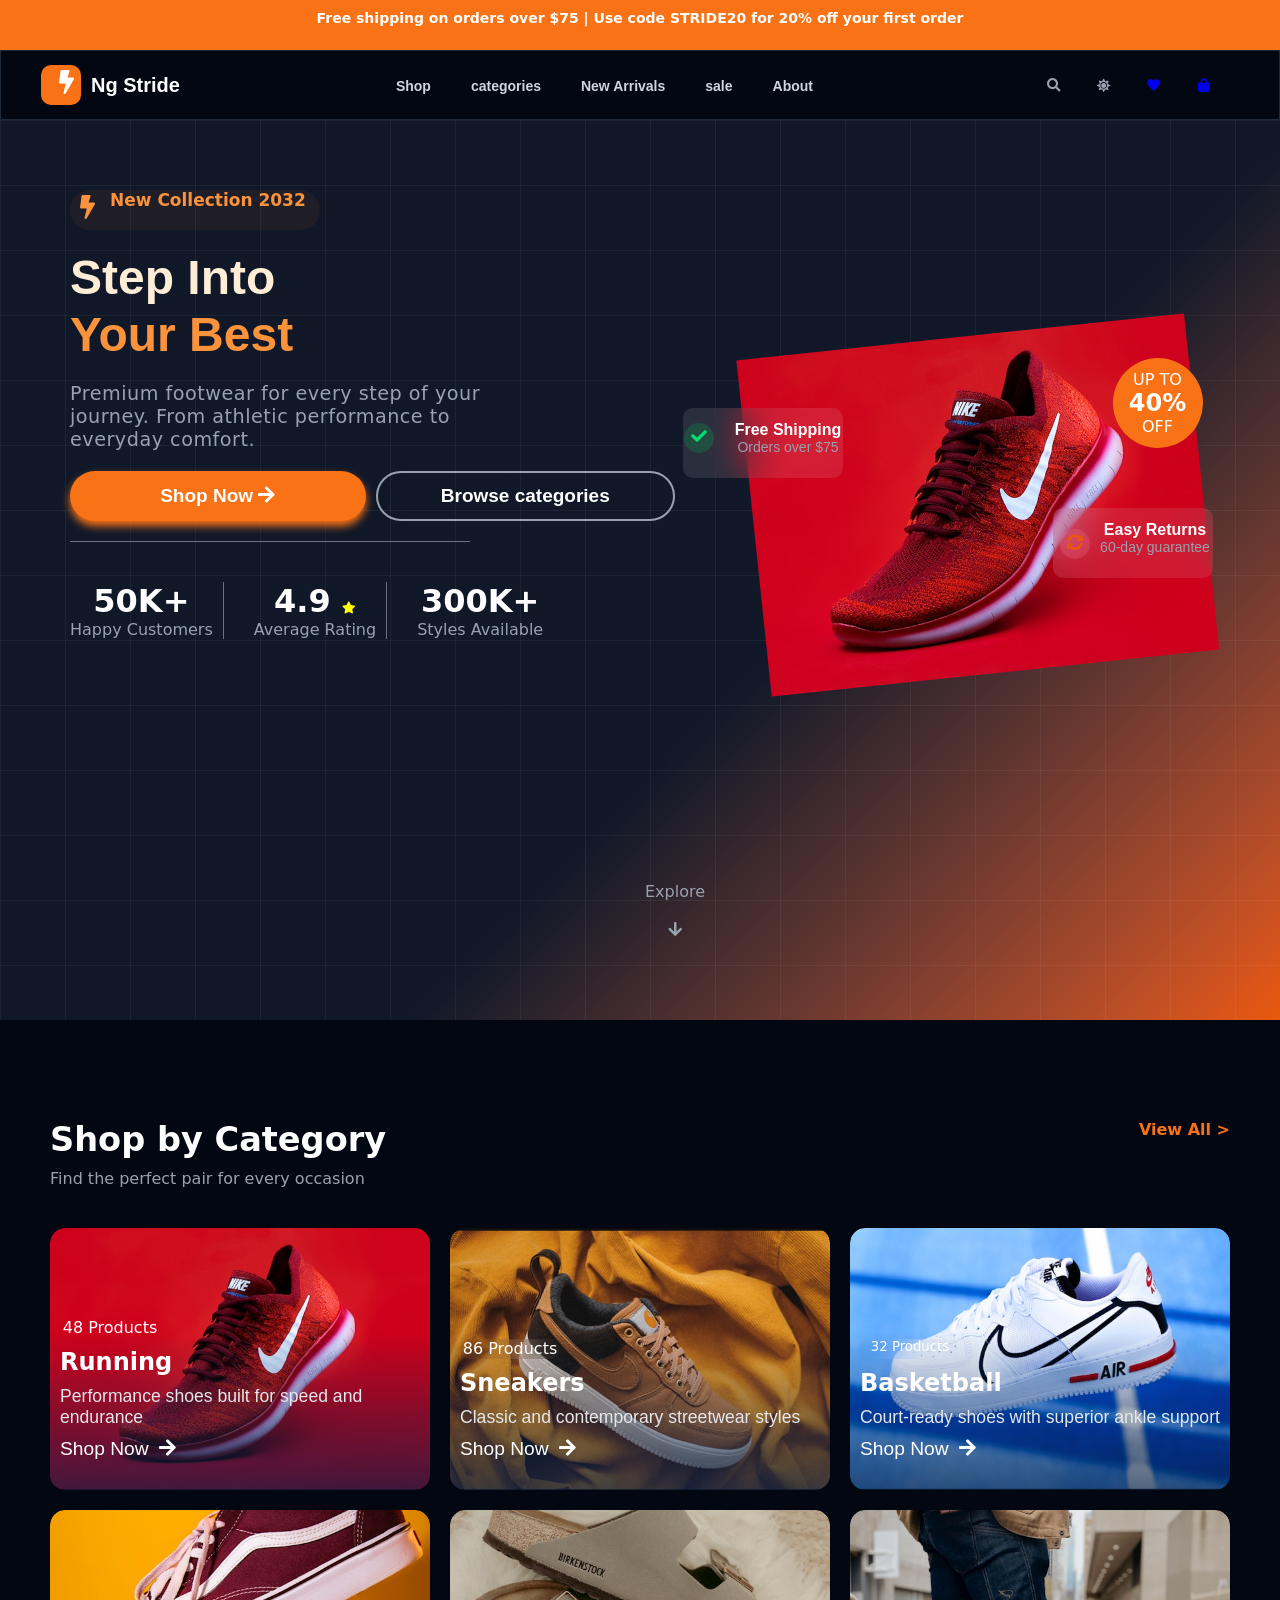
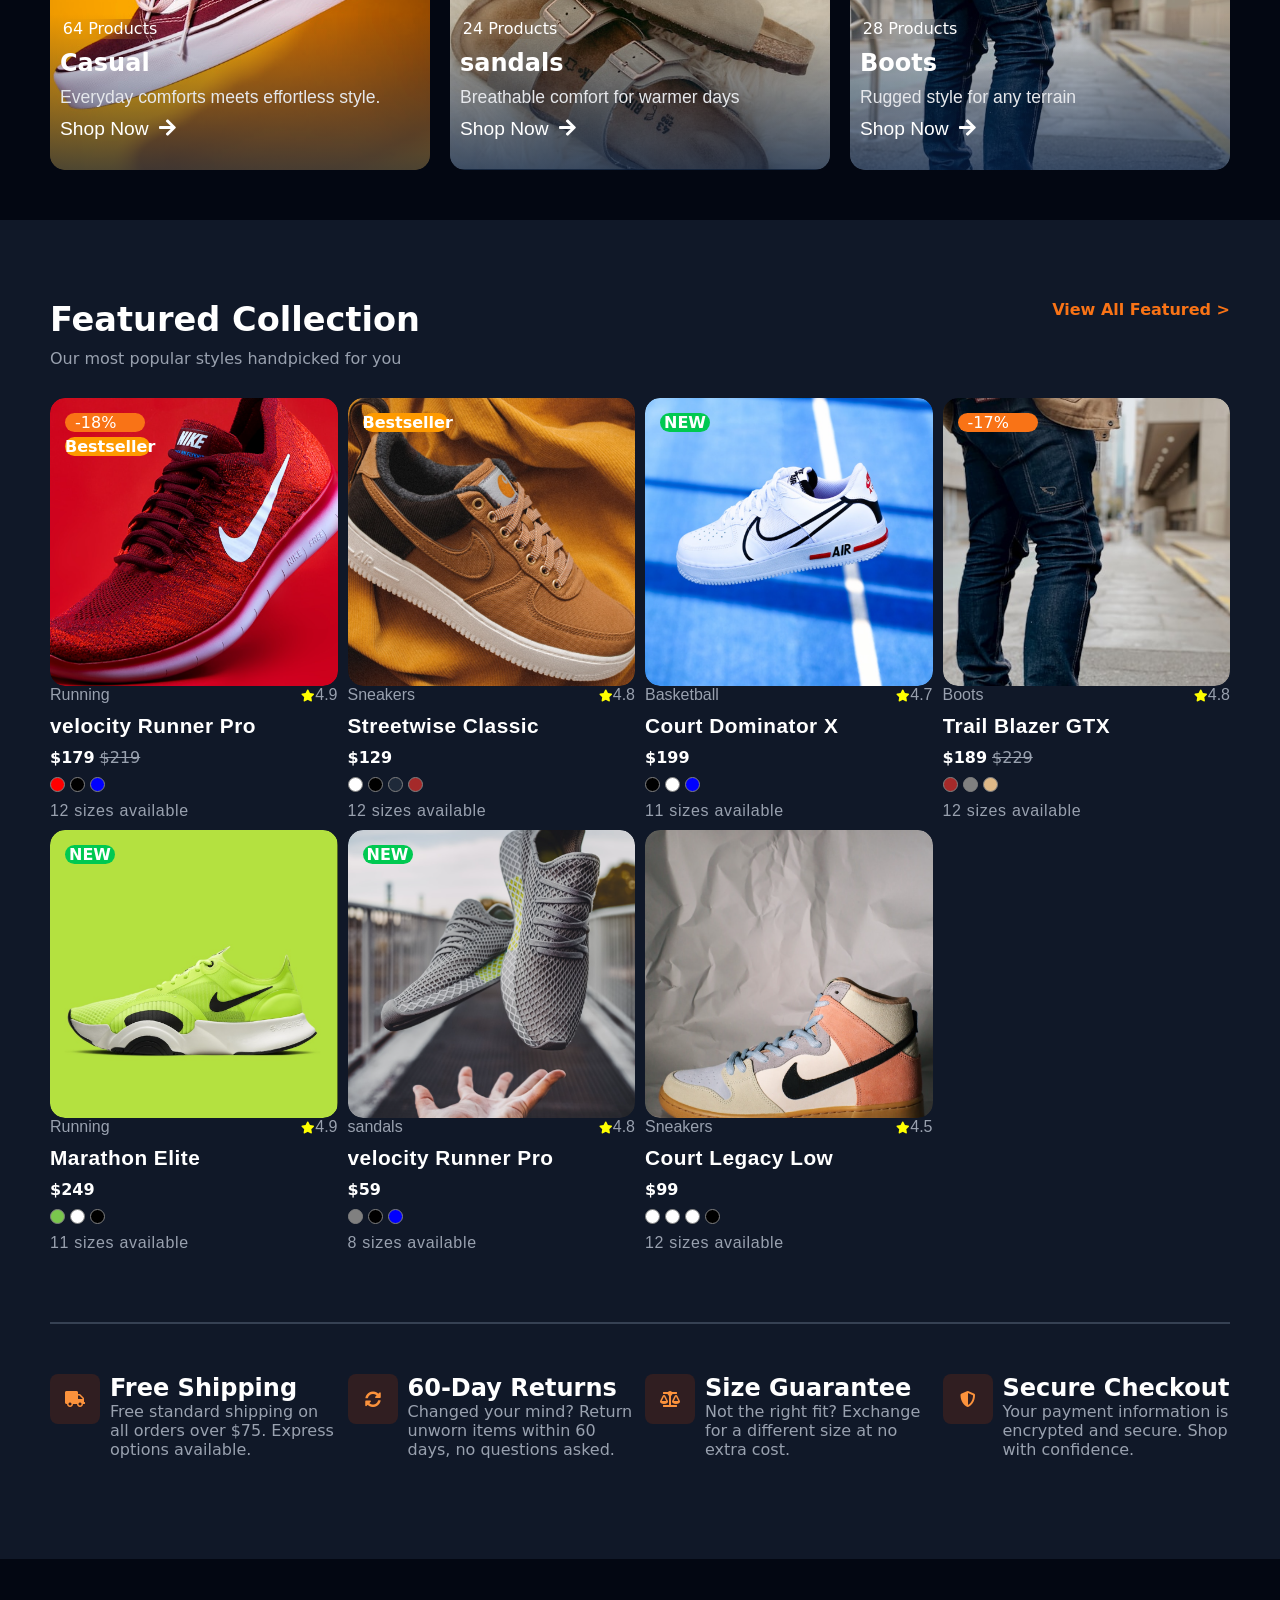
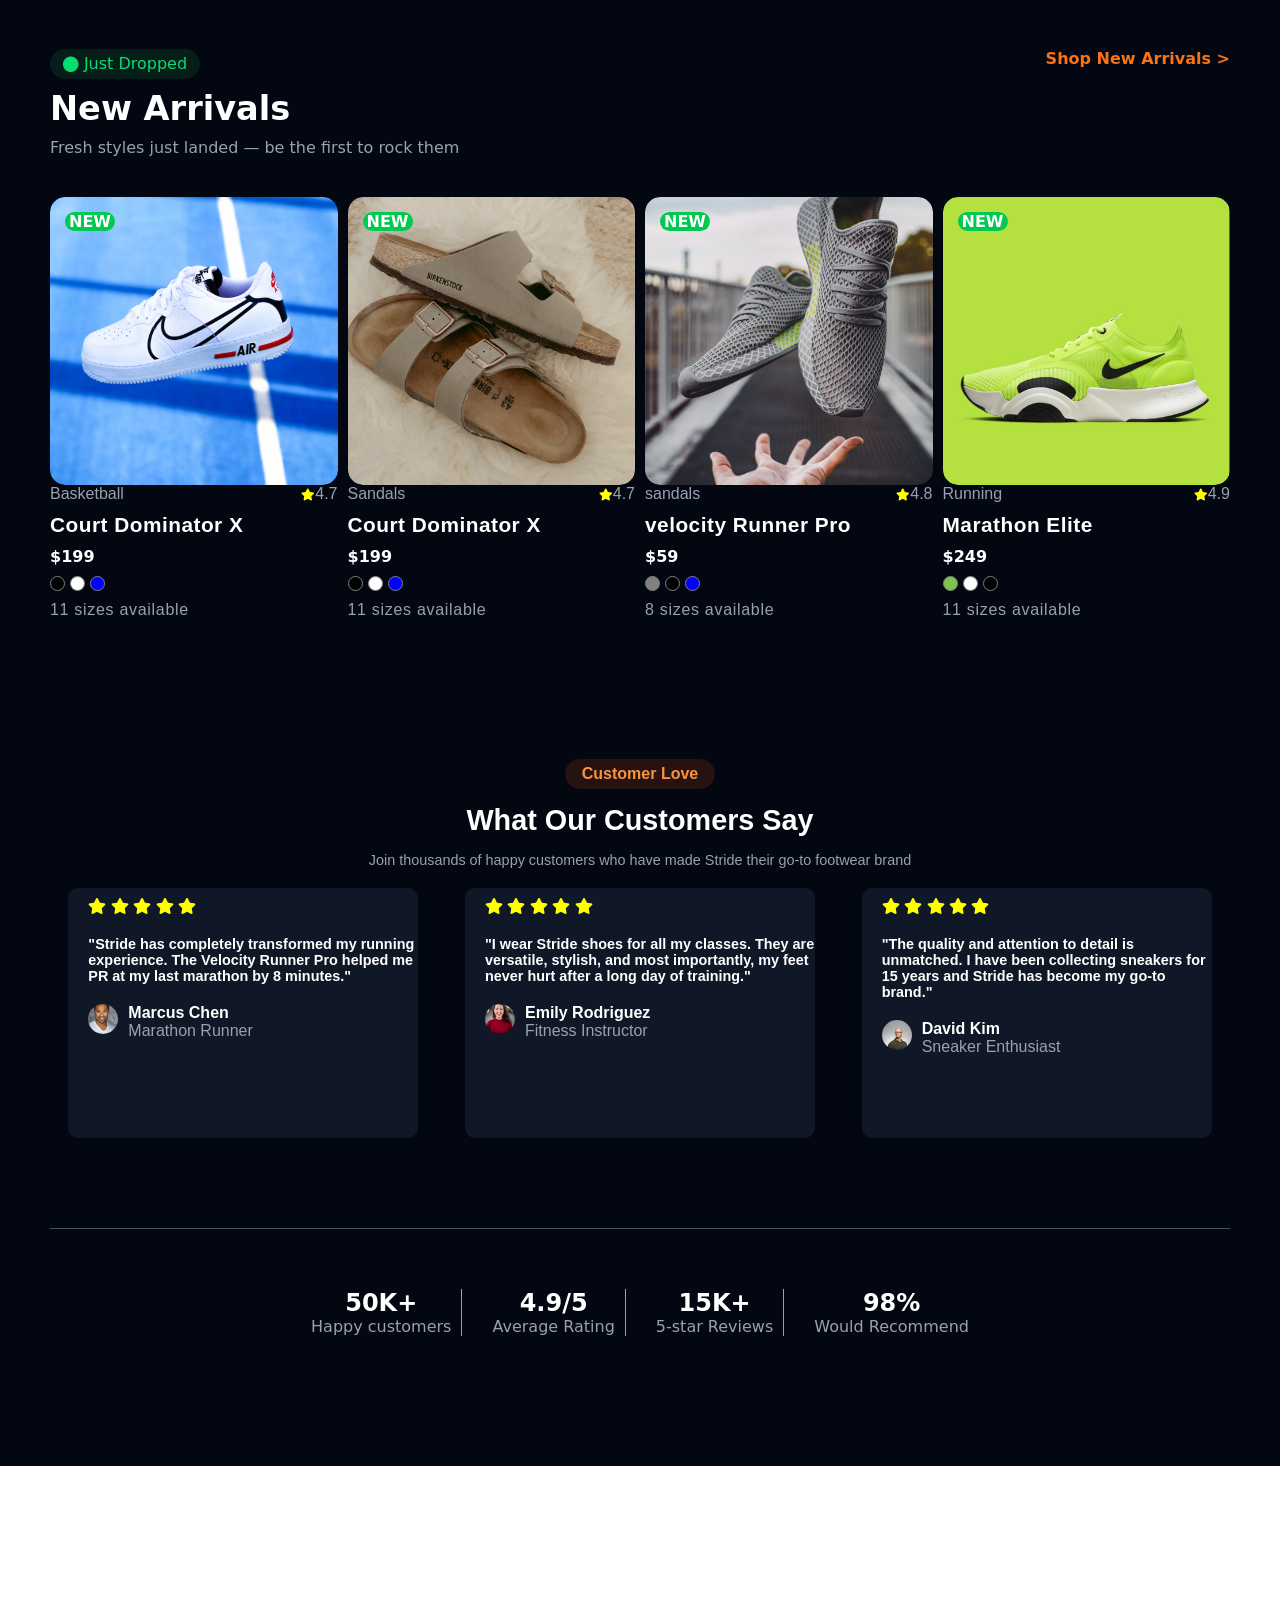
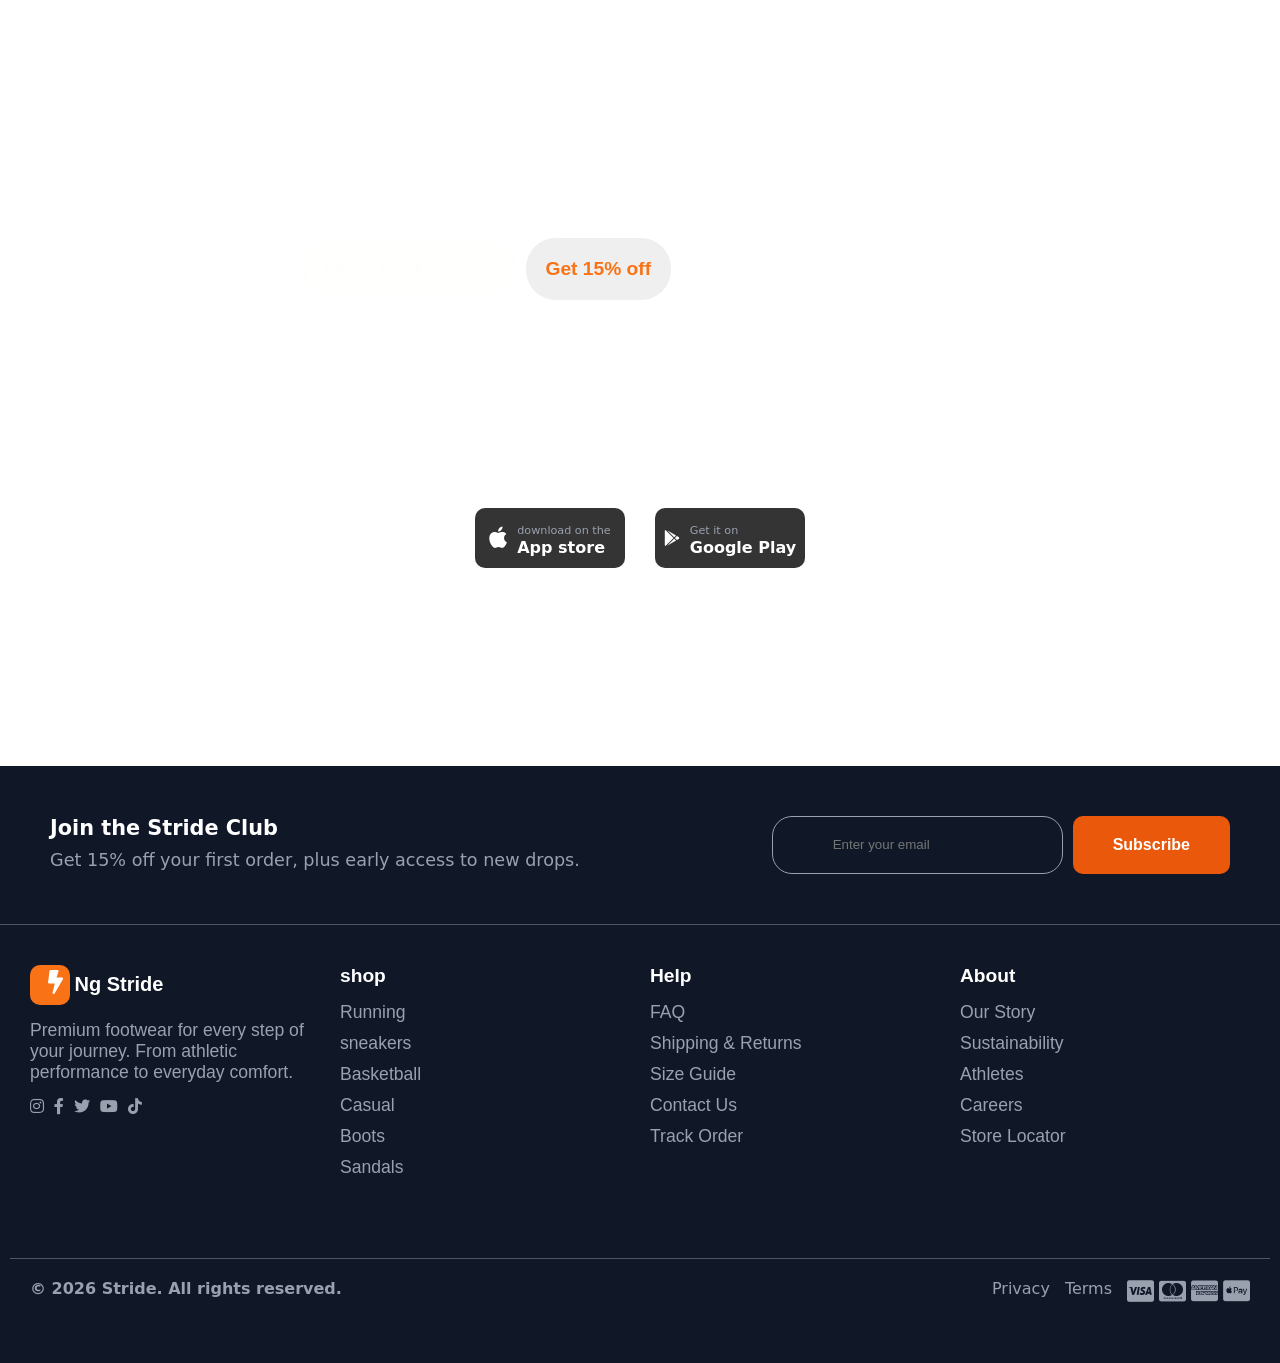
==== commit d8aba614: "eighth initialiation" ====
--- a/index.html
+++ b/index.html
@@ -9,7 +9,6 @@
     <link rel="stylesheet" href="./Assets/fontawesome-free-5.15.4-web/css/all.min.css">
 </head>
 <body>
-   <!-- we are here  again-->
      <div class="head">
             <h1>Free shipping on orders over $75 | Use code STRIDE20 for 20% off your first order</h1>
          </div>
@@ -819,6 +818,7 @@
              </section>
              <!-- End of Stride club -->
     </main>
+    <!-- Footer begins -->
     <footer class="footer">
    <section class="fisrtchildfooter">
    <div class="leftfooter">
@@ -885,6 +885,7 @@
       </div>
    </section>
     </footer>
-    <script src="./Assets/js/header.js"></script>
+    <!-- footer ends -->
+   <script src="./Assets/js/header.js"></script>
 </body>
 </html>
--- a/Assets/css/home.css
+++ b/Assets/css/home.css
@@ -887,7 +887,10 @@
 justify-content: center;
 align-items: center;
 text-align: center;
+  border-top: solid 0.5px var(--color-gray-600);
 padding-bottom: 80px;
+padding-top: 60px;
+margin-top: 50px;
 }
 .happycont h1{
     color: var(--color-white);
@@ -907,7 +910,7 @@
     display: flex;
     align-items: center;
     justify-content: center;
-    gap: 20px;
+    gap: 30px;
     flex-wrap: wrap;
 }
 .happycustomers{
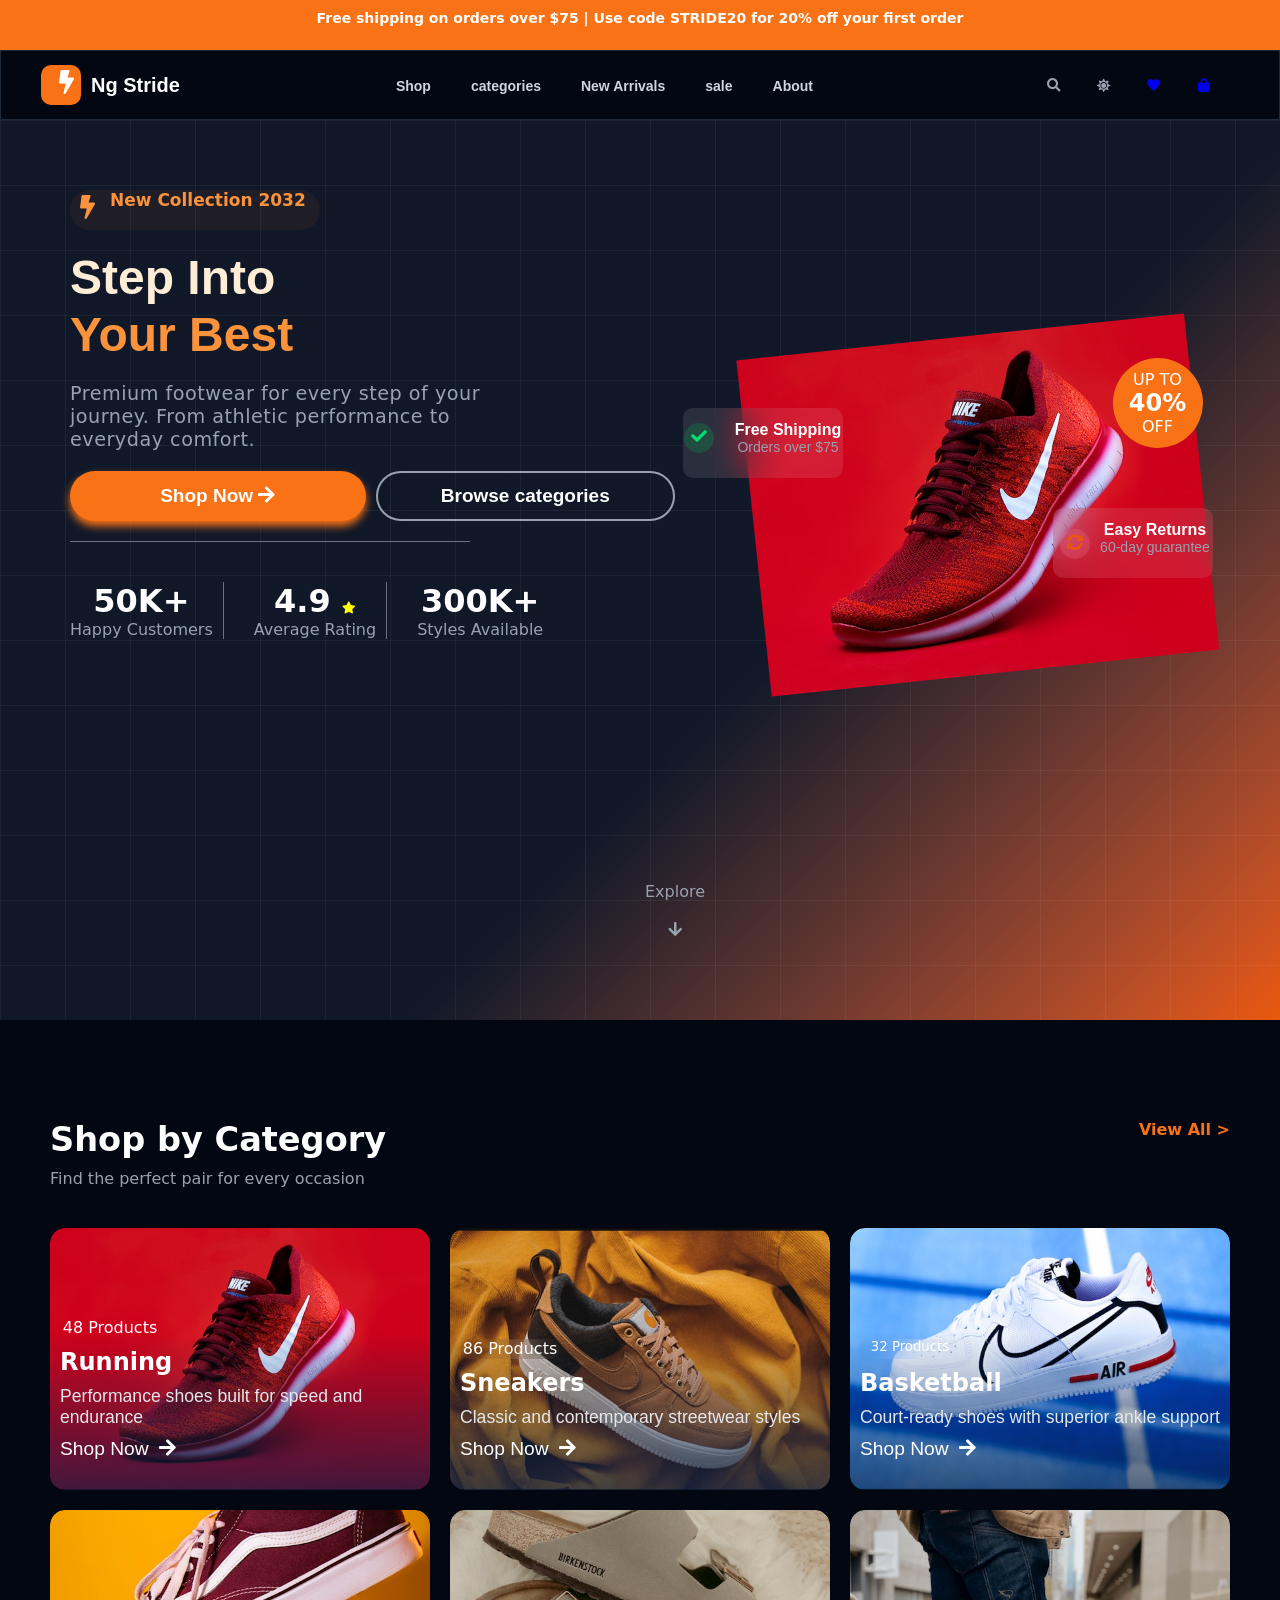
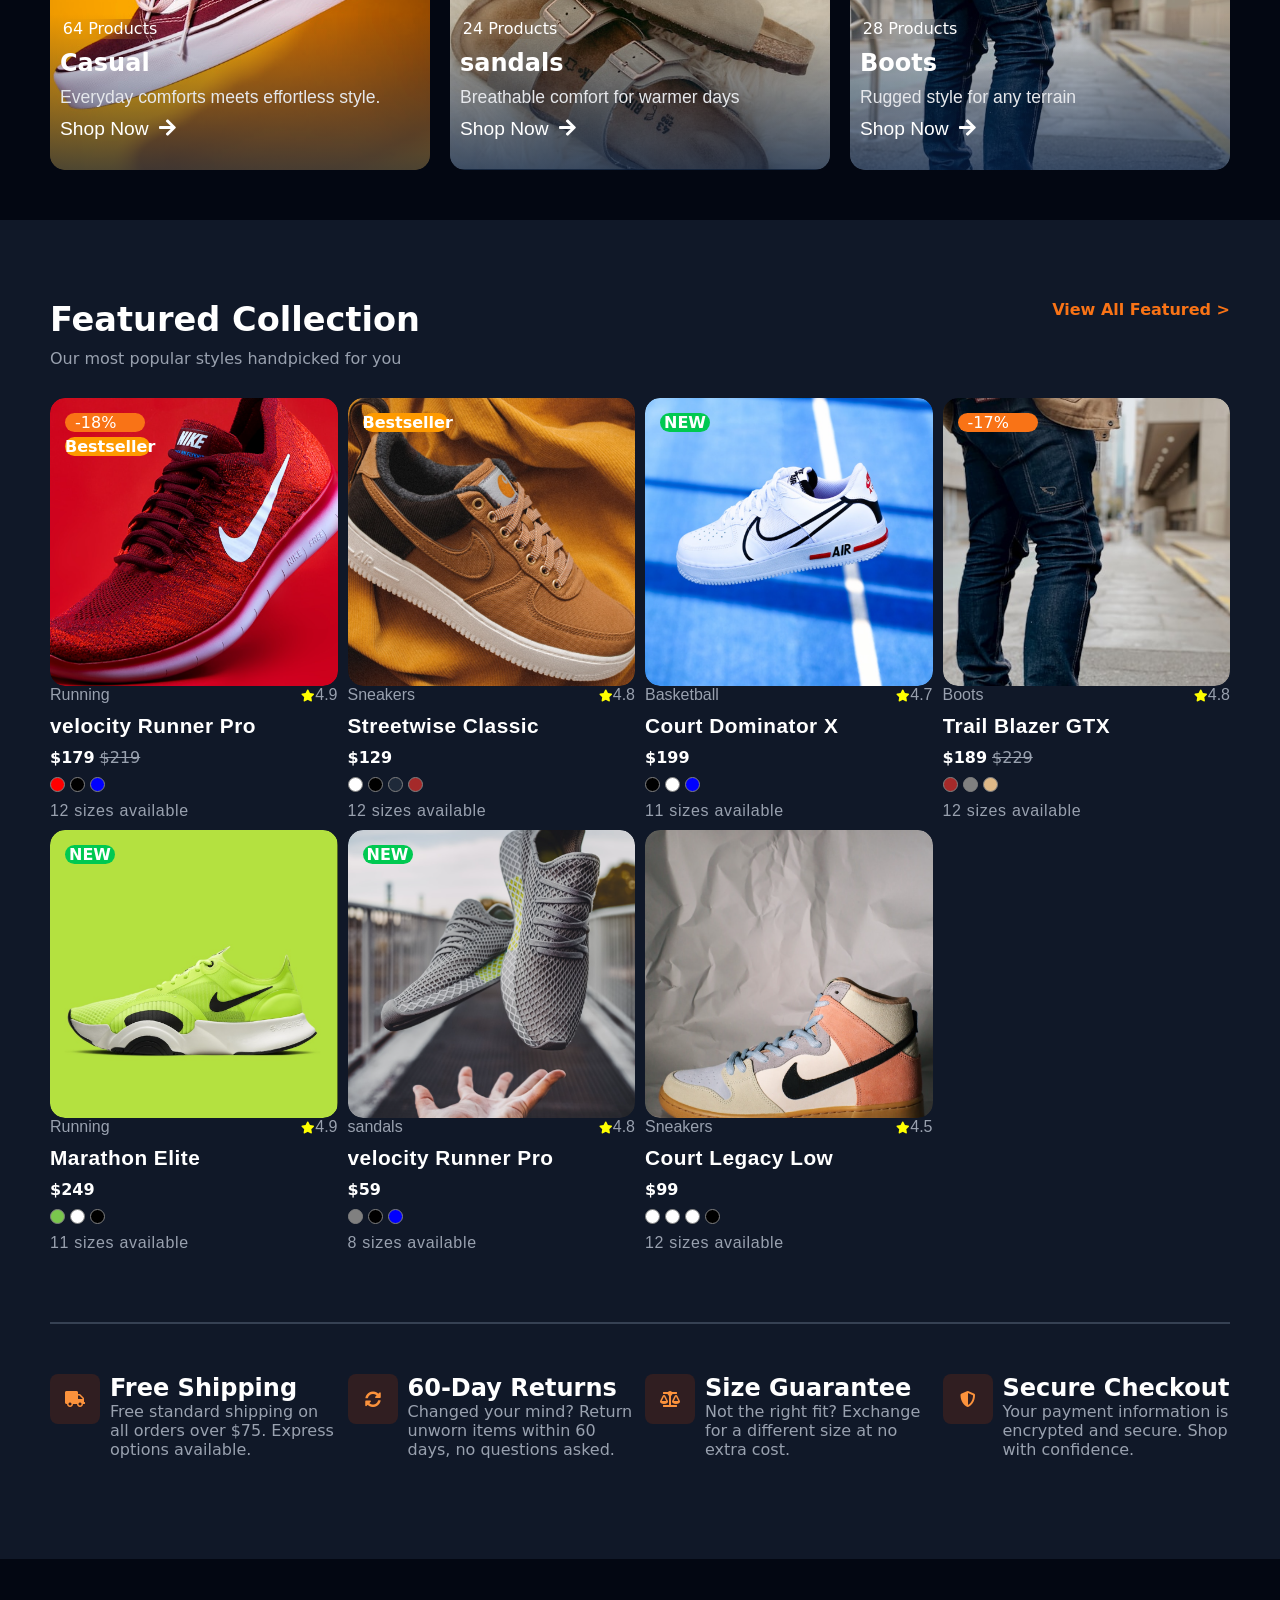
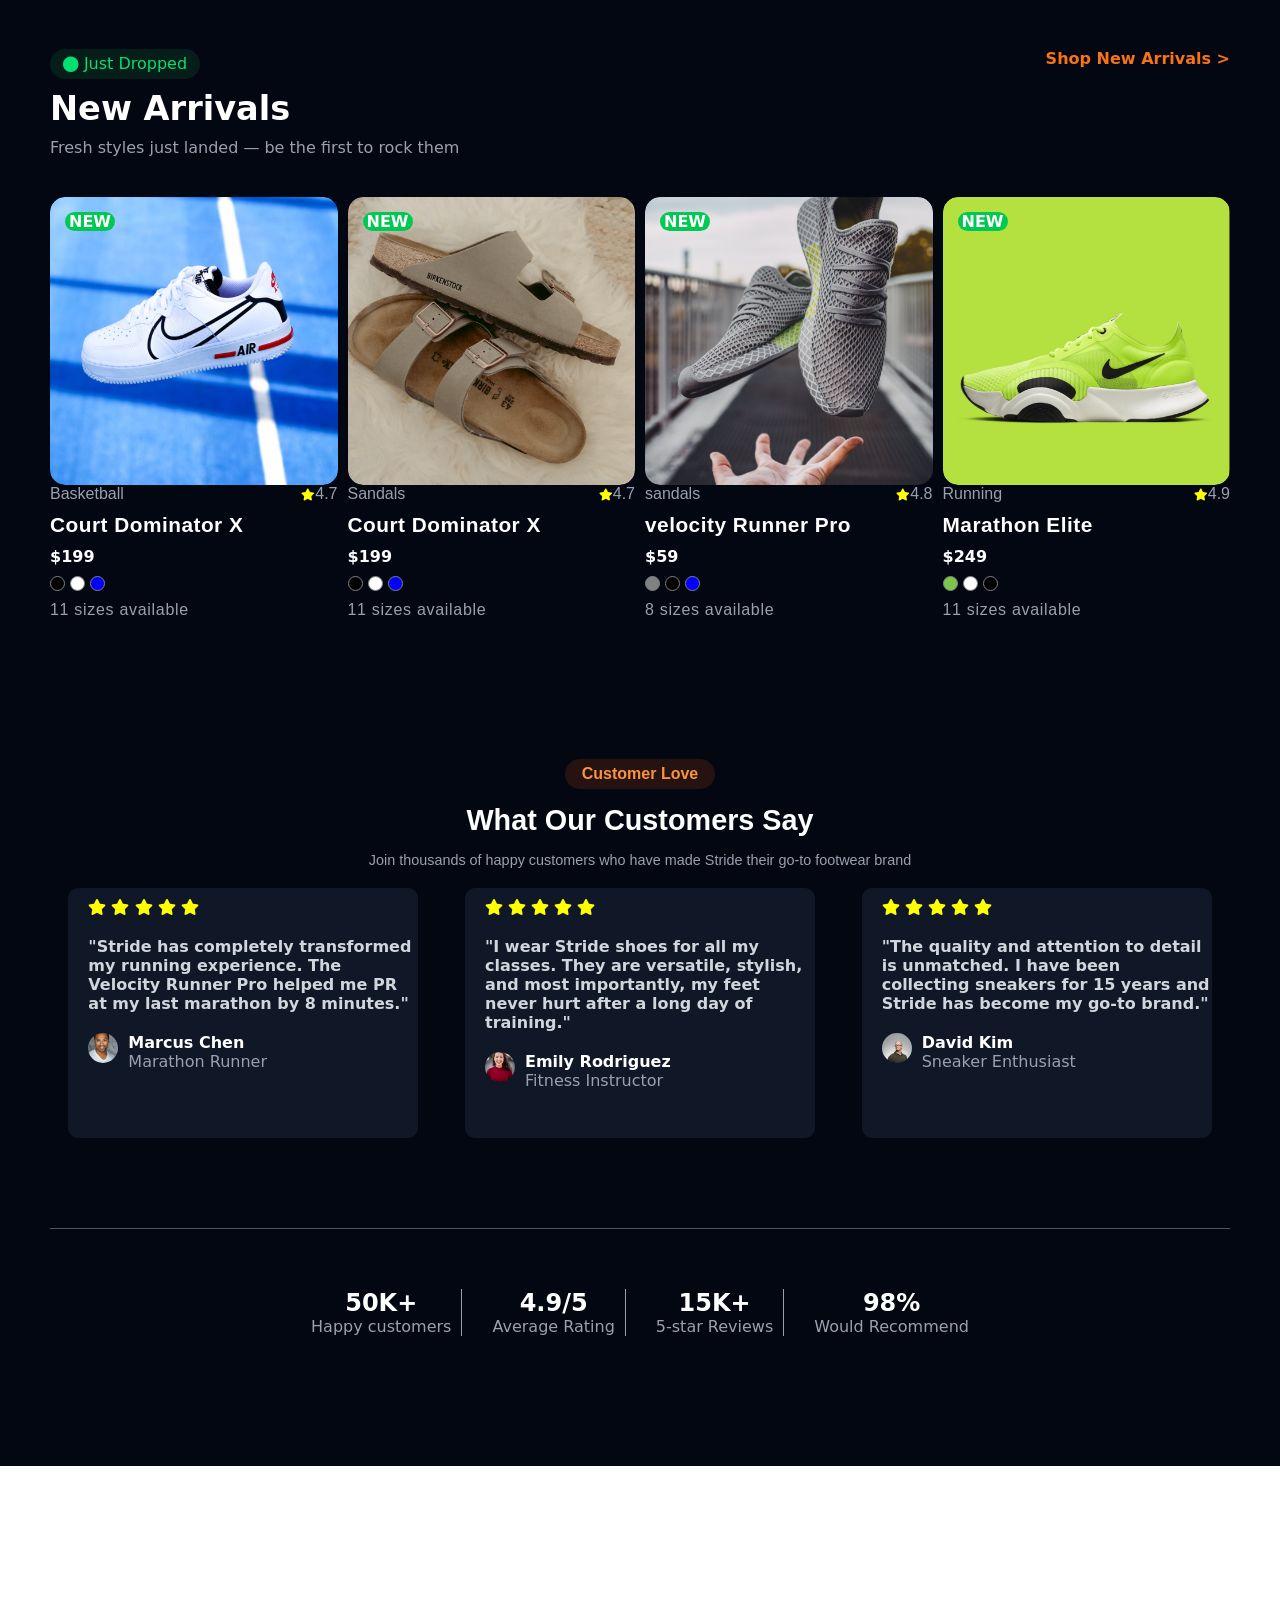
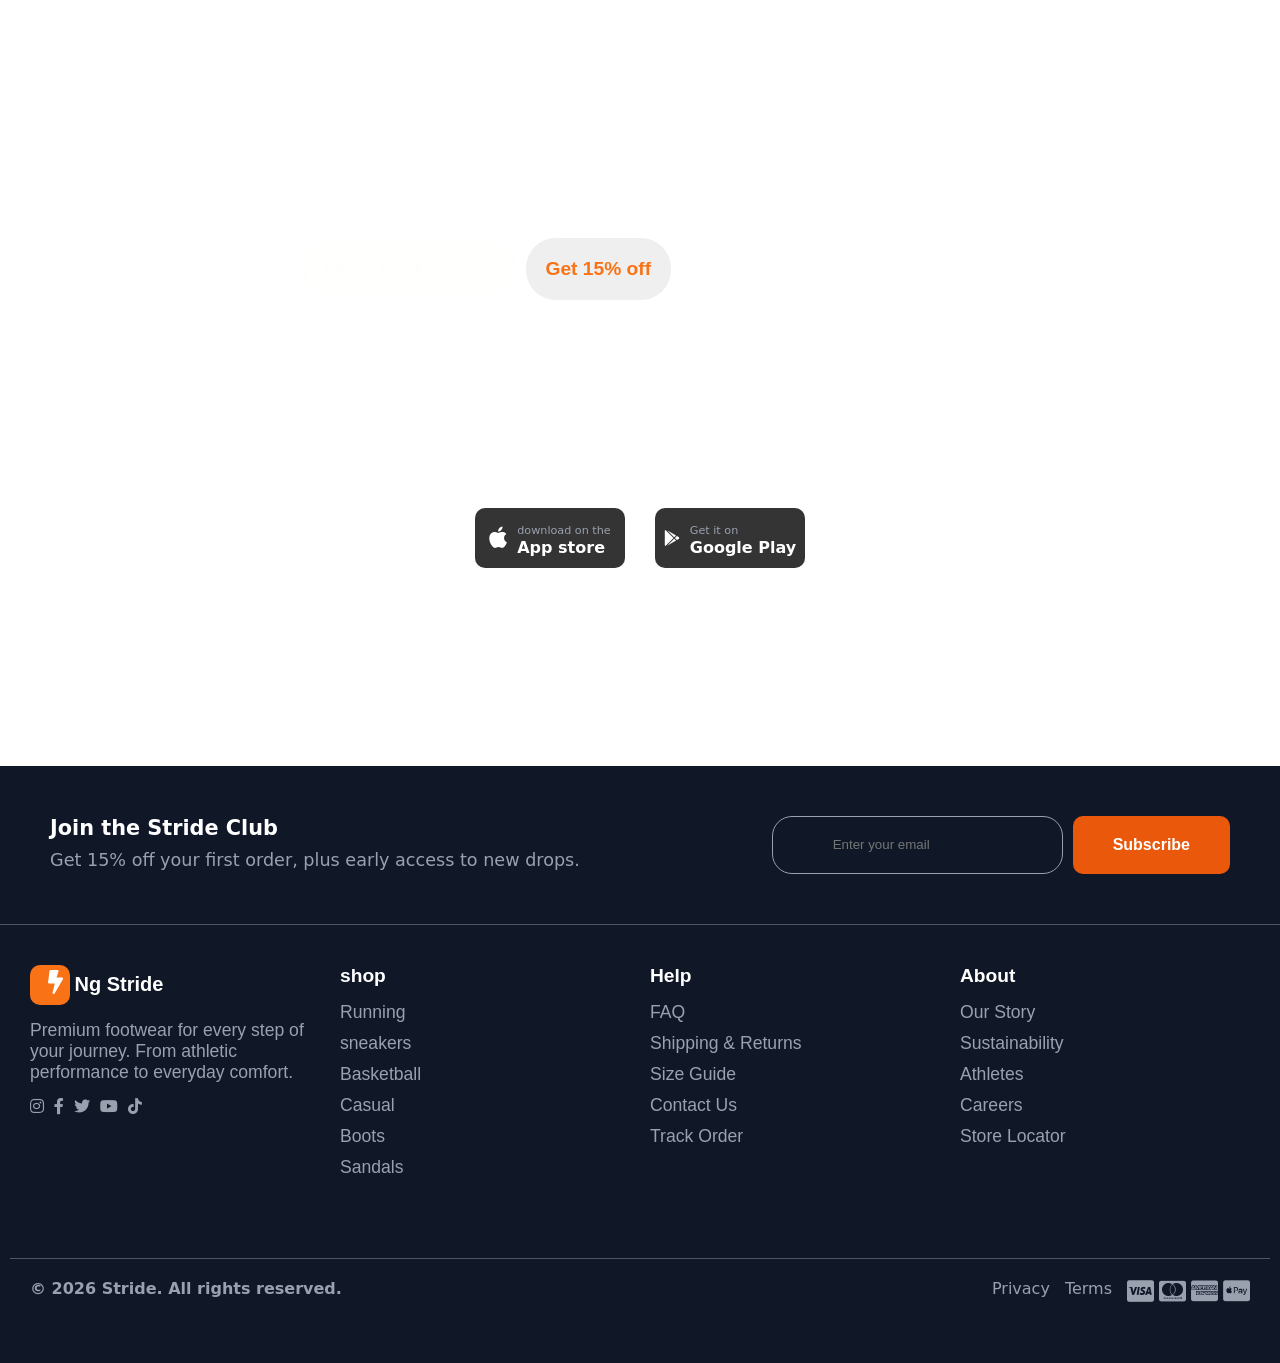
==== commit c2ff6ec2: "ninthinitialization" ====
--- a/index.html
+++ b/index.html
@@ -250,7 +250,7 @@
                  <a href="./pages/shop.html" class="View">View All Featured ></a>
                </div>
              </div>
-             <!--  -->
+             <!-- Beginning of collection-->
              <div class="collectionimages">
                <!-- First Image -->
                <div class="collectionimage1">
--- a/Assets/css/home.css
+++ b/Assets/css/home.css
@@ -839,7 +839,7 @@
     grid-template-columns: repeat(3, 1fr);
     place-items: center;
     gap: 10px;
-     font-family: Verdana, Geneva, Tahoma, sans-serif;
+    font-family: system-ui, -apple-system, BlinkMacSystemFont, 'Segoe UI', Roboto, Oxygen, Ubuntu, Cantarell, 'Open Sans', 'Helvetica Neue', sans-serif;
 }
 .comment{
     display: flex;
@@ -857,8 +857,8 @@
    margin-top: 10px;
 }
 .comment h4{
-    color: var(--color-white);
-    font-size: 0.9rem;
+    color: var(--color-gray-300);
+    font-size: 1rem;
 }
 .profilecont{
     display: flex;
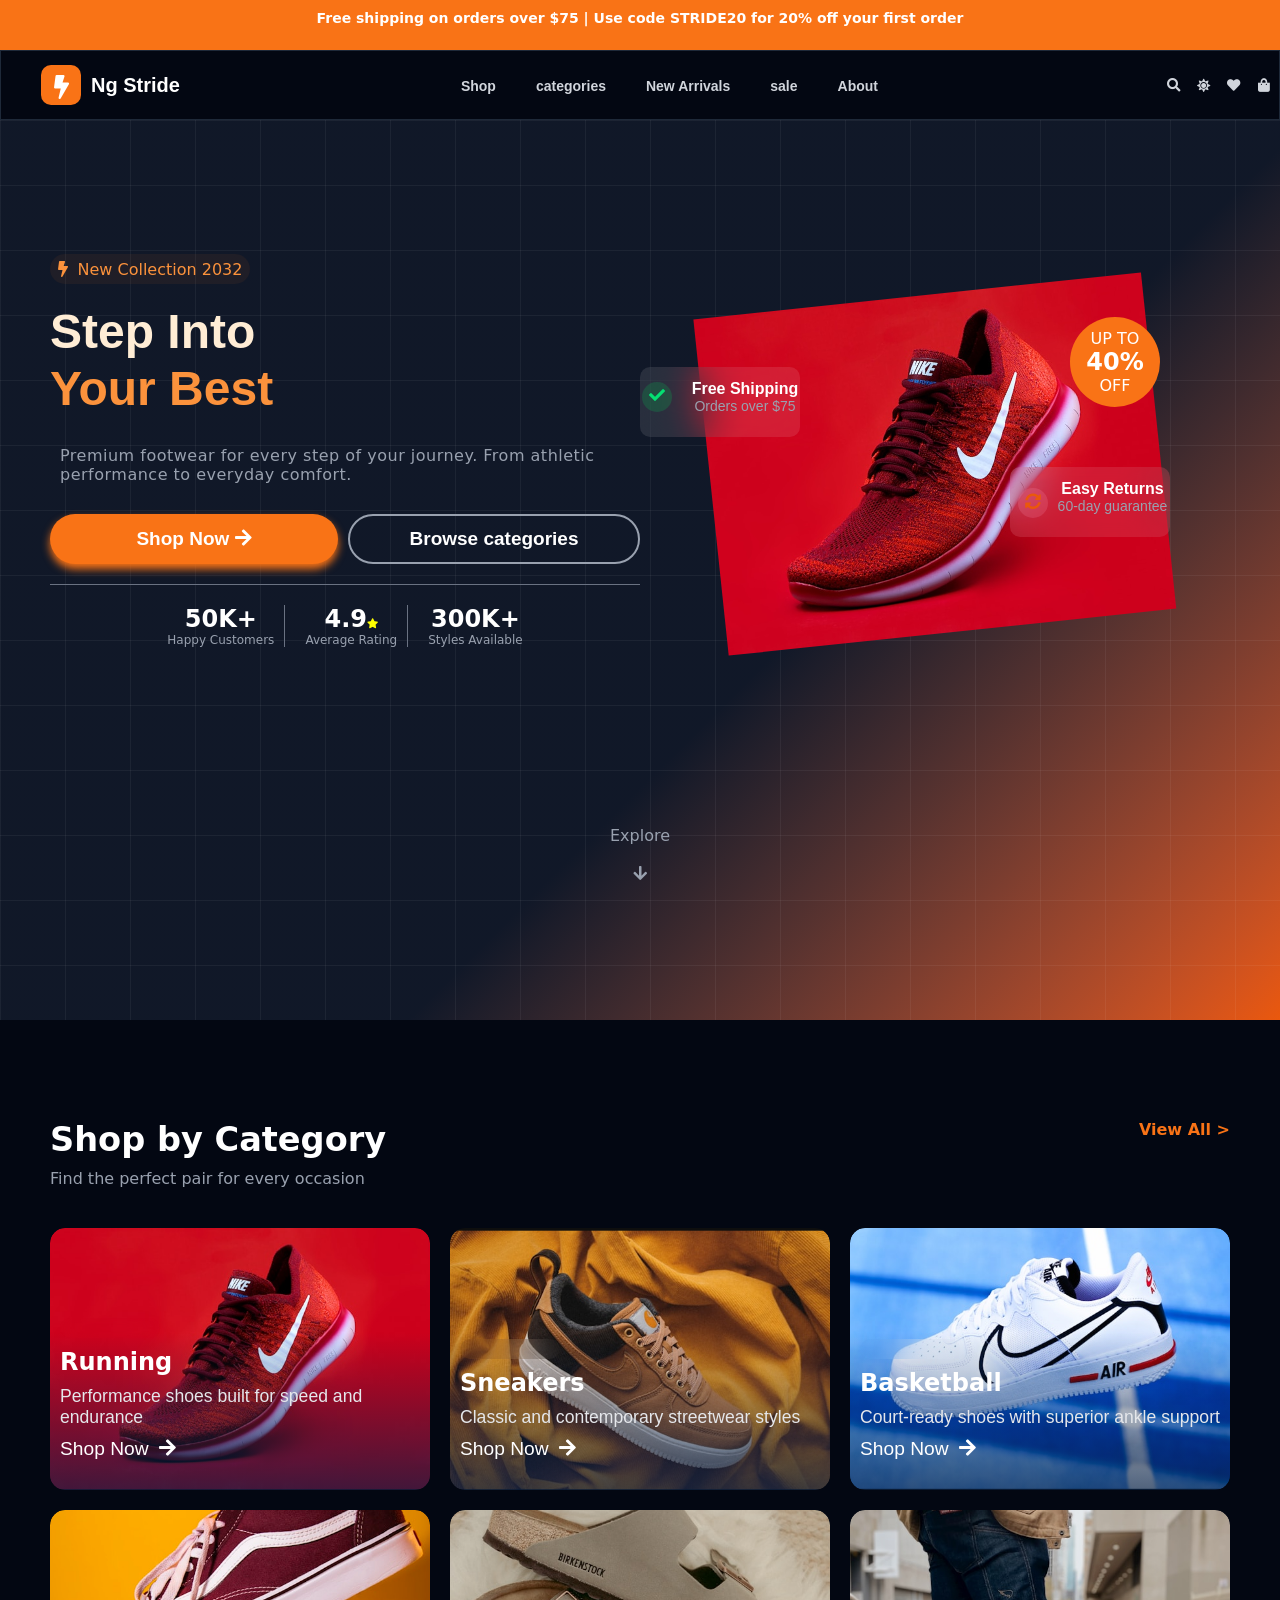
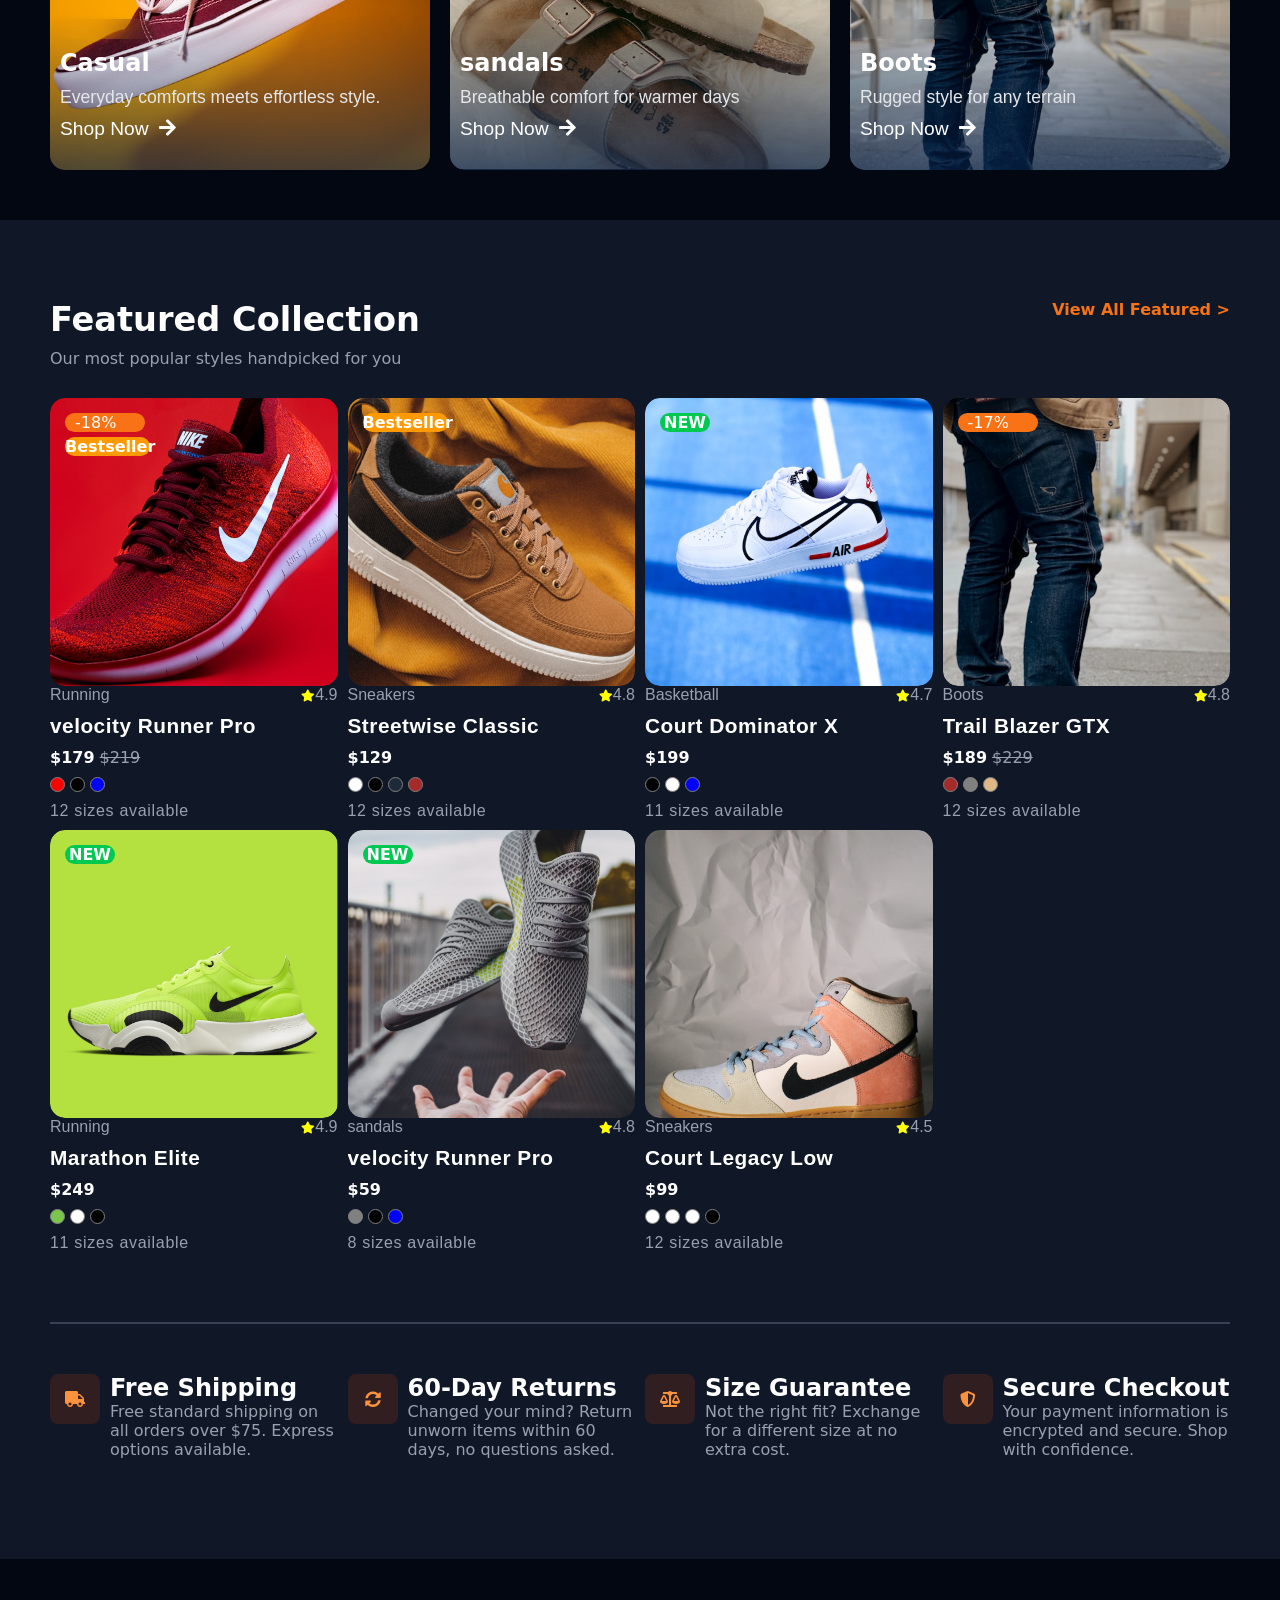
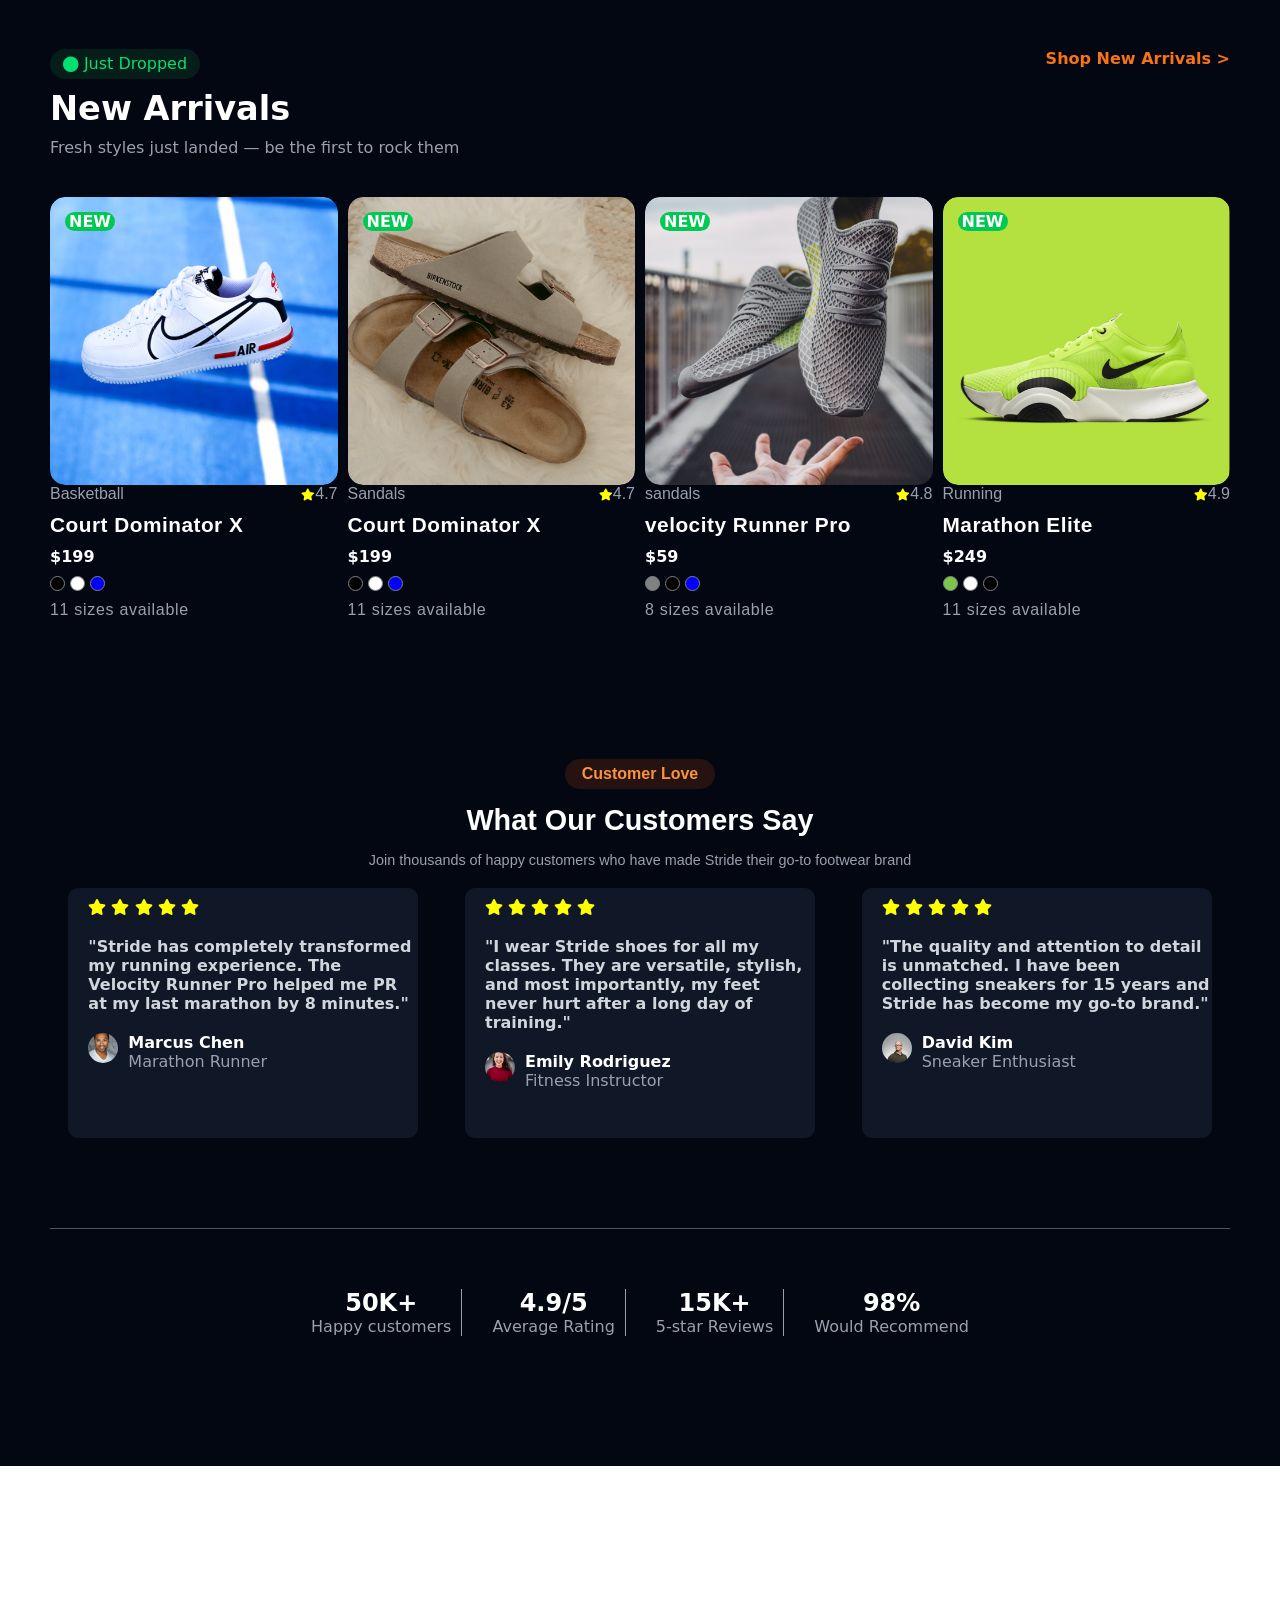
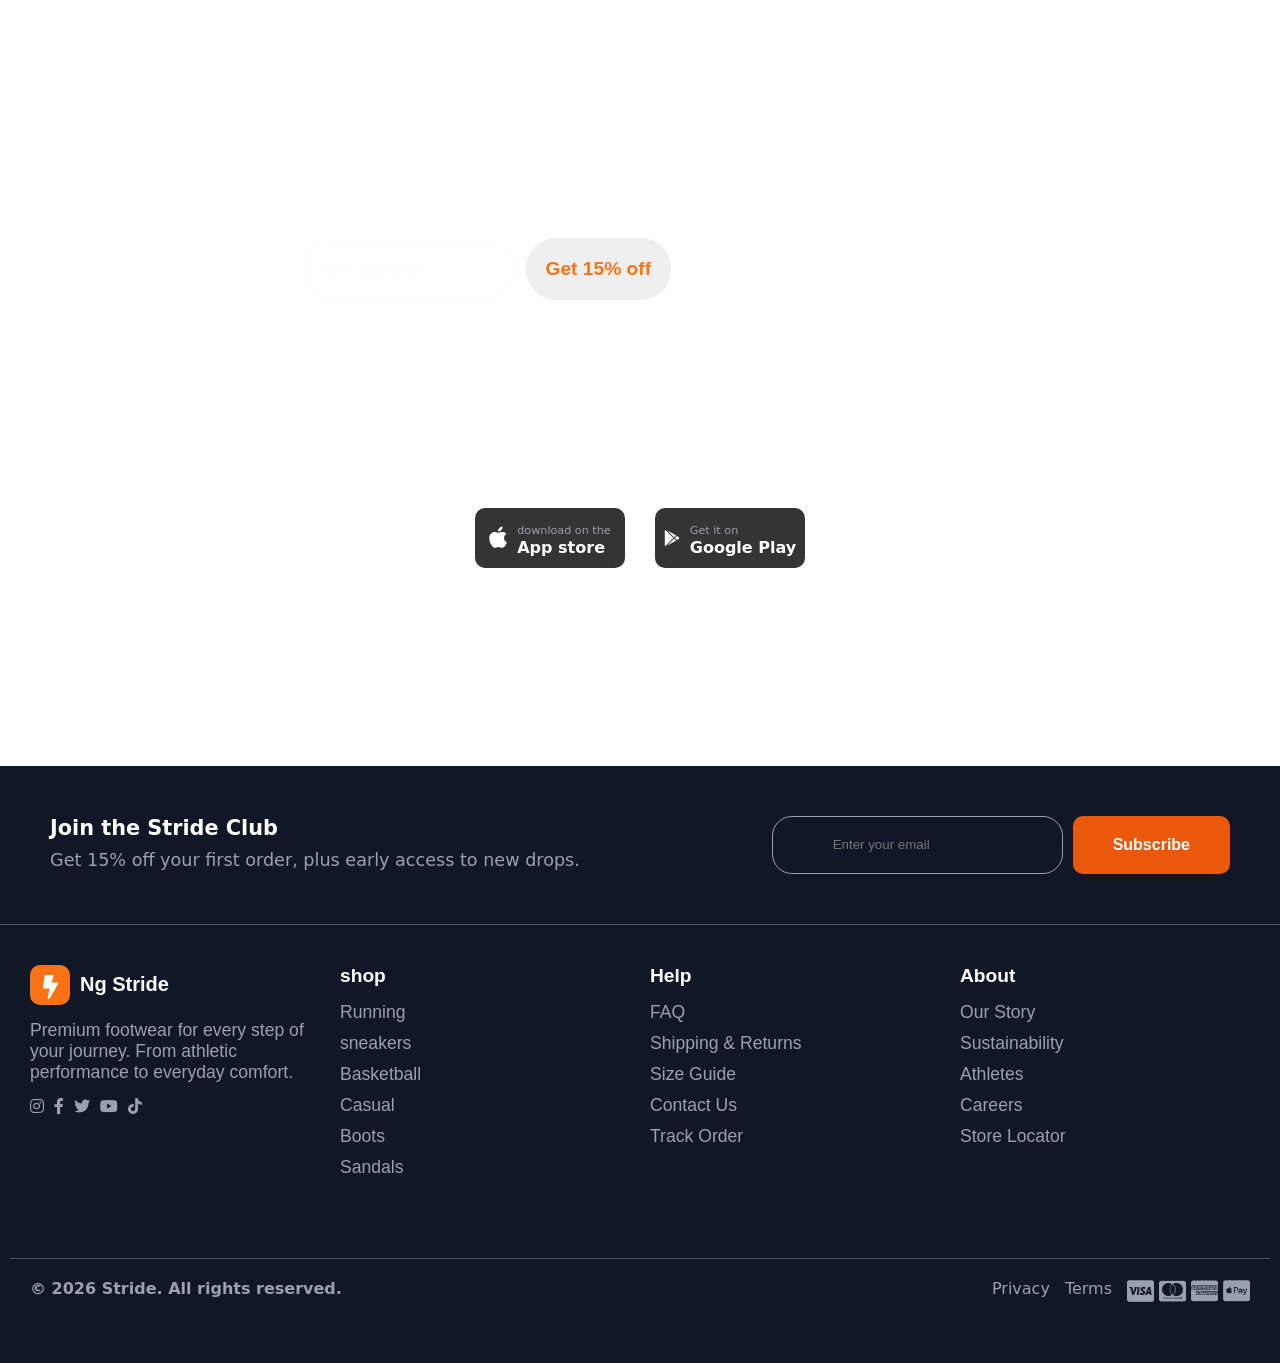
==== commit d2f507f8: "correctionproject" ====
--- a/index.html
+++ b/index.html
@@ -28,7 +28,7 @@
             <li><a href="./pages/sale.html">sale</a></li>
             <li><a href="./pages/about.html">About</a></li>
           <ul class="specials">
-            <li><a href="./pages/wishlist.html">wishlist</a></li>
+            <li><a href="./index.html">wishlist</a></li>
             <li><a href="./index.html">My account</a></li>
           </ul>
         </ul>
@@ -49,10 +49,9 @@
       <!-- Hero section -->
        <section class="herocont">
          <div class="lefthero">
-            <h4 class="herotitle">
-               <i class="fas fa-bolt"></i>
-               <p>New Collection 2032</p>
-            </h4>
+            <div class="herotitle">
+               <p><i class="fas fa-bolt"></i>New Collection 2032</p>
+            </div>
            <div class="step">
              <h1 class="white">Step Into</h1>
             <h1 class="orange">Your Best</h1>
@@ -60,10 +59,10 @@
             <p class="para">Premium footwear for every step of your journey. From athletic performance to everyday comfort.</p>
             <div class="ctacont">
                <button class="herocta orangebtn">
-                  <span>Shop Now</span>
+                  <a href="./pages/shop.html">Shop Now</a>
                   <i class="fas fa-arrow-right"></i>
                </button>
-               <button class="herocta whitebtn">Browse categories</button>
+               <button class="herocta whitebtn"><a href="./pages/categories.html">Browse categories</a></button>
             </div>
              <div class="tablecont">
                <div class="numcont">
@@ -72,7 +71,7 @@
                   <p class="happy">Happy Customers</p>
                  </div>
                <div class="tcont border">
-                  <h1 class="thead ">4.9 <i class="fas fa-star"></i></h1>
+                  <h1 class="thead ">4.9<i class="fas fa-star"></i></h1>
                   <p class="happy ">Average Rating</p>
                </div>
                <div class="tcont ">
@@ -132,7 +131,7 @@
                <p class="perfect">Find the perfect pair for every occasion</p>
                </div>
                 <div class="viewcont">
-                 <a href="./pages/shop.html" class="View">View All ></a>
+                 <a href="./pages/categories.html" class="View">View All ></a>
               </div>
               </div>
               <!-- Catergory Images -->
@@ -539,7 +538,7 @@
                <p class="perfect">Fresh styles just landed — be the first to rock them</p>
                </div>
                 <div class="viewcont">
-                 <a href="./pages/shop.html" class="View">Shop New Arrivals ></a>
+                 <a href="./pages/Newarrivals.html" class="View">Shop New Arrivals ></a>
                </div>
              </div>
              <!-- New Arrivals images -->
--- a/Assets/css/home.css
+++ b/Assets/css/home.css
@@ -32,6 +32,9 @@
     flex-direction: column;
     grid-template-columns: 1fr 1fr ;
     overflow: hidden;
+    justify-content: center;
+    align-items: center;
+    padding: 50px;
 }
 .lefthero{
     display: flex;
@@ -40,15 +43,24 @@
 }
 .herotitle{
 display: flex;
-  width: 250px;
+  width: 200px;
   color: var(--color-primary-400);
   background-color: var(--color-primary-550);
-  font-size: 17px;
+  font-size: 1rem;
   border-radius: 20px;
-}
-.fa-bolt{
-    padding-left: 10px;
-    padding-top: 5px;
+  justify-content: center;
+  align-items: center;
+  height: 30px;
+}
+.herocont p{
+    display: flex;
+    align-items: center;
+    justify-content: center;
+    gap: 10px;
+}
+.herocont.fa-bolt{
+    font-size: 2px;
+    text-align: center;
 }
 .step{
     display: flex;
@@ -66,11 +78,11 @@
 }
 .para{
    color: var(--color-gray-400);
-   font-size: 1.2rem;
+   font-size: 1rem;
    font-family:system-ui, -apple-system, BlinkMacSystemFont, 'Segoe UI', Roboto, Oxygen, Ubuntu, Cantarell, 'Open Sans', 'Helvetica Neue', sans-serif;
-   font-weight: 500;
+   font-weight: 400;
    letter-spacing: 0.5px;
-   width: 440px;
+   padding: 10px;
 }
 .ctacont{
    display: flex;
@@ -78,7 +90,7 @@
    width: 100%;
    flex-wrap: wrap;
 }
-.orangebtn{
+.orangebtn {
    width: 150px;
    height: 50px;
    font-size: 19px;
@@ -91,6 +103,9 @@
    box-shadow: 0px 5px 8px var(--color-primary-500);
     transition: all 300ms ease-in-out;
 }
+.orangebtn a{
+      color: var(--color-white);
+}
 .orangebtn:hover{
     box-shadow: 0px 2px 30px var( --color-primary-500);
 }
@@ -111,40 +126,45 @@
    border-radius:40px;
     transition: all 300ms ease-in-out;
 }
+.whitebtn a{
+      color: var(--color-white);
+}
 .herocta{
  display: block;
   flex: 1;
 }
  .tablecont{
-     width: 400px;
+     width: 100%;
+     display: flex;
+     flex-direction: column;
     border-top:0.1px solid var(--color-gray-500) ; 
 } 
 .numcont{
     width: 100%;
     display: flex;
-    gap: 30px;
+      align-items: center;
+     justify-content: center;
+    gap: 20px;
 }
 .tcont{
  display: flex;
  flex-direction: column;
  align-items: center;
  justify-content: center;
- width: fit-content !important;
- max-width: fit-content !important;
- min-width: fit-content !important; 
-margin-top: 40px;
+ gap: 0px;
+ margin-top: 20px;
 }
 .thead{
-  font-size: 2rem;
+  font-size: 1.5rem;
   color: var(--color-white);
    font-family: system-ui, -apple-system, BlinkMacSystemFont, 'Segoe UI', Roboto, Oxygen, Ubuntu, Cantarell, 'Open Sans', 'Helvetica Neue', sans-serif;
 }
 .thead .fa-star{
-    font-size: 12px;
+    font-size: 10px;
     color: yellow;
 }
 .happy{
-     font-size: 1rem;
+     font-size: 12px;
      font-family: system-ui, -apple-system, BlinkMacSystemFont, 'Segoe UI', Roboto, Oxygen, Ubuntu, Cantarell, 'Open Sans', 'Helvetica Neue', sans-serif;
      color: var(--color-gray-400);
 }
@@ -154,7 +174,7 @@
 }
 .righthero{
     position: relative;
-     width: 450px;
+    width: 450px;
     max-width: 600px;
     margin: auto;
     /* overflow: hidden; */
@@ -1097,7 +1117,13 @@
     color: var(--color-white);
     background-color: var(--color-primary-600);
     font-size: 1rem;
-    font-weight: 700;}
+    font-weight: 700;
+    cursor: pointer;
+    transition: all 0.5s ease-in;
+}
+.subbtn:hover{
+       background-color: var(--color-primary-800);
+    }
 @media screen and (max-width:1023px){
     .herocont{
         padding-top: 90px;
@@ -1106,6 +1132,7 @@
         padding-left: 20px;
         padding-right: 20px;
         gap: 20px;
+
     }
     .ctacont{
         flex-direction: column;
@@ -1113,8 +1140,8 @@
     }
     .orangebtn,.whitebtn{
         display: block;
-        width: 90%;
-        padding: 15px;
+        width: 80%;
+        padding: 15px ;
     }
 
     .lefthero{
@@ -1212,7 +1239,7 @@
      justify-content: center;
      align-items: center;
     background-color: var(--color-gray-900);
-     padding: 50px 50px;
+     padding: 50px ;
     padding-top: 50px;
 }
 .joincont{
@@ -1238,6 +1265,27 @@
 }
 }
 @media screen and (max-width:640px){
+    .heroimage{
+        width: 90%;
+    }
+    .righthero{
+        max-width: 350px;
+    }
+    .box1{
+        position: absolute;
+        right: 30px;
+        bottom: 160px;
+    }
+    .box2{
+        position: absolute;
+        left: 0px;
+        bottom: 150px;
+    }
+    .box3{
+        position: absolute;
+        right: 0px;
+        bottom: 35px;
+    }
     .categoryimages{
         display: grid;
         grid-template-columns: 1fr;
@@ -1261,7 +1309,7 @@
     .collectioncont{
          display: flex;
          flex-direction: column;
-         padding: 20px 20px;
+         padding: 30px ;
          padding-top: 80px;
           padding-bottom: 100px;
     }
@@ -1320,5 +1368,9 @@
     display: flex;
     flex-direction: column;
 }
-
+.subscribe{
+    display: flex;
+    flex-direction: column;
+    gap: 10px;
+}
 }
